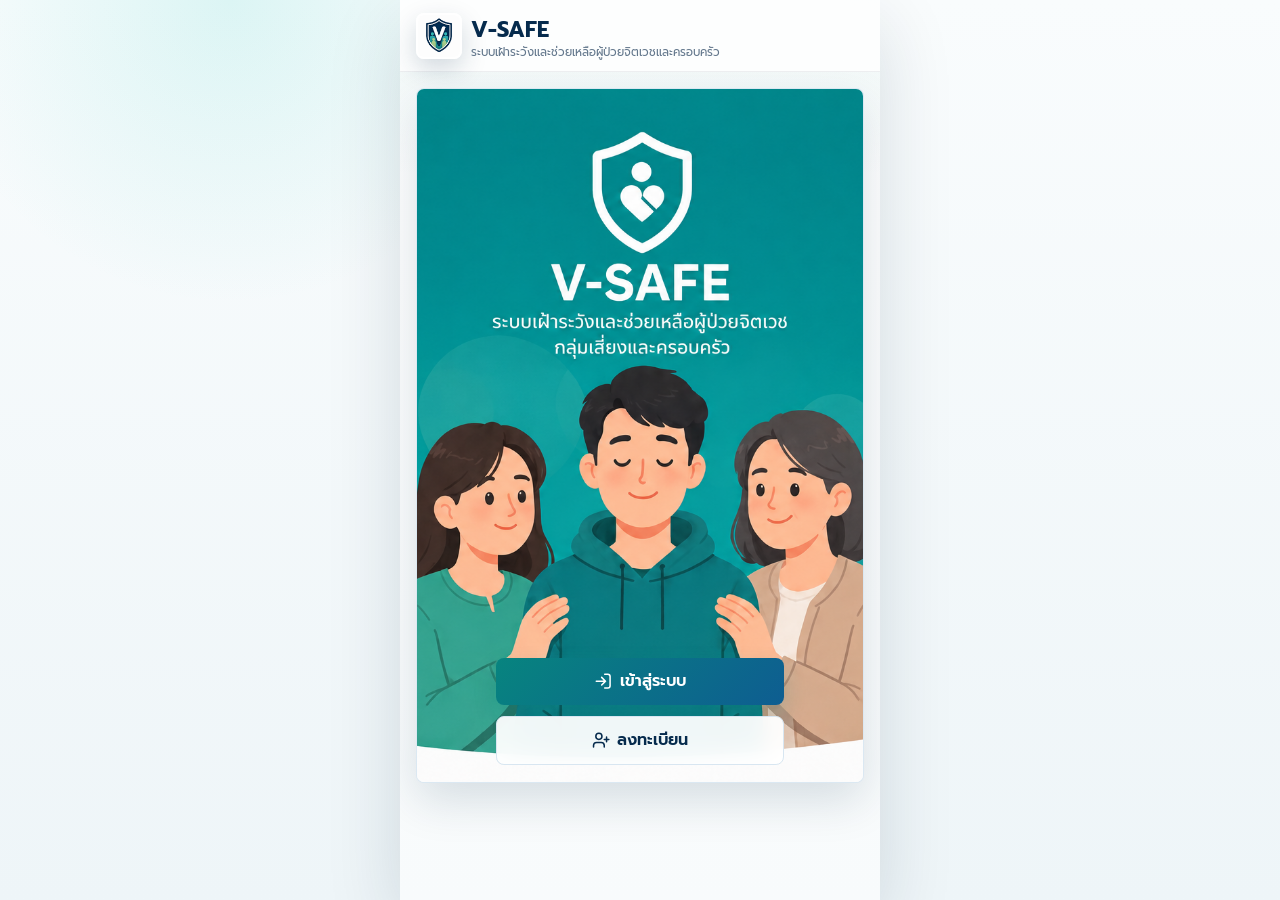
==== index.html @ 69fa8e4b "Update index.html" ====
<!doctype html>
<html lang="th">
  <head>
    <meta charset="utf-8" />
    <meta name="viewport" content="width=device-width, initial-scale=1, viewport-fit=cover" />
    <meta name="theme-color" content="#06345c" />
    <title>V-SAFE| FAMILY APP</title>
    <link rel="preconnect" href="https://fonts.googleapis.com" />
    <link rel="preconnect" href="https://fonts.gstatic.com" crossorigin />
    <link href="https://fonts.googleapis.com/css2?family=Prompt:wght@300;400;500;600;700;800;900&display=swap" rel="stylesheet" />
    <link rel="manifest" href="./manifest.webmanifest" />
    <link rel="apple-touch-icon" href="./icon%20app.png" />
    <link rel="stylesheet" href="./styles.css?v=13" />
    <style>
      /* =========================================
         CSS สำหรับจัดการคลังความรู้ 3x3
         ========================================= */
      .knowledge-section {
        padding: 0 1.25rem 1.5rem 1.25rem;
      }
      .knowledge-title {
        font-size: 1.15rem;
        color: var(--navy);
        margin-bottom: 1rem;
        display: flex;
        align-items: center;
        gap: 0.5rem;
        font-weight: 600;
      }
      .knowledge-grid {
        display: grid;
        grid-template-columns: repeat(3, 1fr);
        gap: 0.75rem;
      }
      .knowledge-icon-btn {
        display: flex;
        flex-direction: column;
        align-items: center;
        justify-content: center;
        text-decoration: none;
        background: #ffffff;
        padding: 1.25rem 0.5rem; /* ปรับ Padding ให้ปุ่มดูเต็มและกว้างขึ้น */
        border-radius: 1.25rem;
        box-shadow: 0 6px 16px rgba(15, 118, 110, 0.06);
        border: 1px solid rgba(15, 118, 110, 0.08);
        transition: all 0.2s ease;
        cursor: pointer;
      }
      .knowledge-icon-btn:hover, .knowledge-icon-btn:active {
        transform: translateY(-3px);
        box-shadow: 0 8px 20px rgba(15, 118, 110, 0.15);
        border-color: #0f766e;
      }
      .knowledge-icon-btn img {
        width: 4.8rem; /* ขยายภาพให้ใหญ่ขึ้นเต็มบล็อก */
        height: 4.8rem;
        object-fit: contain;
        margin-bottom: 0.8rem;
      }
      .knowledge-icon-btn span {
        font-size: 0.95rem; /* ขยายข้อความให้ใหญ่และอ่านง่ายขึ้น */
        font-weight: 700;
        color: #0f766e; /* ใช้สีเขียวมรกตให้เข้ากับแบนเนอร์ */
        text-align: center;
        line-height: 1.2;
      }

      /* =========================================
         CSS สำหรับกล่อง UI Tip ท้ายหน้า (Footer)
         ========================================= */
      .footer-tip-container {
        padding: 0 1.25rem 2rem 1.25rem;
      }
      .footer-tip-card {
        background: linear-gradient(135deg, #ffffff 0%, #f0fdfa 100%);
        border: 1px solid rgba(15, 118, 110, 0.15);
        border-radius: 1.25rem;
        padding: 1.5rem 1rem;
        display: flex;
        flex-direction: column;
        align-items: center;
        text-align: center;
        gap: 0.8rem;
        box-shadow: 0 4px 15px rgba(15, 118, 110, 0.05);
      }
      .footer-tip-card img {
        width: 4rem; /* ขนาดโลโก้ รพ. */
        height: auto;
        filter: drop-shadow(0 2px 5px rgba(0,0,0,0.1));
      }
      .footer-tip-card p {
        margin: 0;
        color: #0f766e;
        font-size: 1rem;
        font-weight: 600;
        line-height: 1.5;
      }
      .footer-tip-card small {
        color: #64748b;
        font-size: 0.8rem;
        font-weight: 400;
      }
      /* =========================================
         สไตล์สำหรับหนังสือแสดงความยินยอม (Consent)
         ========================================= */
      .consent-wrapper {
        background: white;
        border-radius: 1rem;
        padding: 1rem;
        box-shadow: 0 4px 15px rgba(0, 0, 0, 0.05);
        border: 1px solid #e2e8f0;
        margin-bottom: 1.5rem;
      }
      
      /* กล่องเลื่อนได้ */
      .consent-scrollbox {
      max-height: 55vh; /* เพิ่มความสูงเป็น 55vh เพื่อให้มีพื้นที่แสดงทั้งเนื้อหาและจุดกดยินยอม */
      overflow-y: auto;
      background: #f8fafc;
      border: 1px solid #e2e8f0; /* ปรับสีขอบให้ซอฟต์ลงและเนียนตาขึ้น */
      border-radius: 0.75rem;
      padding: 1.25rem;
      margin-bottom: 1rem;
      font-size: 0.95rem;
      line-height: 1.6;
      color: #334155;
      box-shadow: inset 0 2px 6px rgba(0, 0, 0, 0.03); /* เพิ่มเงาด้านในเบาๆ ให้ดูเป็นกล่องที่เลื่อนได้ชัดเจนขึ้น */
    }
    
    /* เพิ่มส่วนนี้หากต้องการให้แถบ Scrollbar ดูสวยงามขึ้นบนมือถือ/เว็บ */
    .consent-scrollbox::-webkit-scrollbar {
      width: 6px;
    }
    .consent-scrollbox::-webkit-scrollbar-track {
      background: transparent;
    }
    .consent-scrollbox::-webkit-scrollbar-thumb {
      background: #cbd5e1;
      border-radius: 4px;
    }
      
      .consent-scrollbox h4 {
        color: #0f766e;
        margin: 1.2rem 0 0.5rem 0;
        font-size: 1.05rem;
      }
      
      .consent-scrollbox ul {
        padding-left: 1.5rem;
        margin-top: 0.5rem;
      }
      
      /* Checkbox & Radio Styles */
      .consent-checkbox-group, .consent-radio-group {
        display: flex;
        flex-direction: column;
        gap: 0.8rem;
        margin-bottom: 1rem;
      }
      
      .custom-check-label, .custom-radio-label {
        display: flex;
        align-items: flex-start;
        gap: 0.75rem;
        font-size: 0.95rem;
        color: #1e293b;
        cursor: pointer;
        line-height: 1.4;
        padding: 0.5rem;
        border-radius: 0.5rem;
        transition: background 0.2s;
      }
      
      .custom-check-label:hover, .custom-radio-label:hover {
        background: #f1f5f9;
      }
      
      .custom-check-label input[type="checkbox"], 
      .custom-radio-label input[type="radio"] {
        width: 1.2rem;
        height: 1.2rem;
        margin-top: 0.15rem;
        accent-color: #0f766e; /* ใช้สีเขียวมรกต */
        cursor: pointer;
      }
      
      /* เน้นสี Radio Button */
      .custom-radio-label.agree {
        background: #f0fdfa;
        border: 1px solid #ccfbf1;
        font-weight: 600;
      }
      .custom-radio-label.disagree {
        background: #fef2f2;
        border: 1px solid #fee2e2;
        color: #dc2626;
      }
      
      /* ปิดปุ่ม ถัดไป ให้ออกสีเทาจางเมื่อไม่ได้กรอกครบ */
      #step1NextBtn:disabled {
        background: #cbd5e1 !important;
        color: #64748b !important;
        cursor: not-allowed;
        box-shadow: none !important;
      }
    </style>
  </head>
  <body class="app-body user-app">
    <div class="mobile-shell">
      <svg class="icon-sprite" aria-hidden="true">
        <symbol id="i-login" viewBox="0 0 24 24"><path d="M10 17l5-5-5-5M15 12H3"/><path d="M14 3h4a3 3 0 0 1 3 3v12a3 3 0 0 1-3 3h-4"/></symbol>
        <symbol id="i-user-plus" viewBox="0 0 24 24"><path d="M16 21v-2a4 4 0 0 0-4-4H6a4 4 0 0 0-4 4v2"/><circle cx="9" cy="7" r="4"/><path d="M19 8v6M22 11h-6"/></symbol>
        <symbol id="i-shield" viewBox="0 0 24 24"><path d="M12 22s8-4 8-10V5l-8-3-8 3v7c0 6 8 10 8 10z"/><path d="M9 12l2 2 4-5"/></symbol>
        <symbol id="i-clipboard" viewBox="0 0 24 24"><path d="M9 3h6l1 2h3v16H5V5h3l1-2z"/><path d="M9 12h6M9 16h6"/></symbol>
        <symbol id="i-phone" viewBox="0 0 24 24"><path d="M22 16.9v3a2 2 0 0 1-2.2 2 19.8 19.8 0 0 1-8.6-3.1 19.5 19.5 0 0 1-6-6A19.8 19.8 0 0 1 2.1 4.2 2 2 0 0 1 4.1 2h3a2 2 0 0 1 2 1.7c.1 1 .4 1.9.7 2.8a2 2 0 0 1-.5 2.1L8.1 9.9a16 16 0 0 0 6 6l1.3-1.3a2 2 0 0 1 2.1-.5c.9.3 1.8.6 2.8.7a2 2 0 0 1 1.7 2.1z"/></symbol>
        <symbol id="i-chart" viewBox="0 0 24 24"><path d="M3 3v18h18"/><path d="M7 15l4-4 3 3 5-7"/></symbol>
        <symbol id="i-book" viewBox="0 0 24 24"><path d="M4 19.5A2.5 2.5 0 0 1 6.5 17H20"/><path d="M4 4.5A2.5 2.5 0 0 1 6.5 2H20v20H6.5A2.5 2.5 0 0 1 4 19.5z"/></symbol>
        <symbol id="i-plus" viewBox="0 0 24 24"><path d="M12 5v14M5 12h14"/></symbol>
        <symbol id="i-home" viewBox="0 0 24 24"><path d="M3 11l9-8 9 8"/><path d="M5 10v11h14V10"/><path d="M9 21v-6h6v6"/></symbol>
        <symbol id="i-nurse" viewBox="0 0 24 24"><path d="M7 10V5l5-2 5 2v5"/><path d="M9 6h6M12 4v4"/><circle cx="12" cy="12" r="4"/><path d="M4 21a8 8 0 0 1 16 0"/></symbol>
        <symbol id="i-ambulance" viewBox="0 0 24 24"><path d="M4 17H3V7h10v10H8"/><path d="M13 10h4l4 4v3h-2"/><circle cx="6" cy="17" r="2"/><circle cx="17" cy="17" r="2"/><path d="M8 10h4M10 8v4"/></symbol>
        <symbol id="i-police" viewBox="0 0 24 24"><path d="M12 3l7 3v5c0 5-3.5 8.5-7 10-3.5-1.5-7-5-7-10V6l7-3z"/><path d="M9 10h6M10 14h4"/></symbol>
        <symbol id="i-eye" viewBox="0 0 24 24"><path d="M2 12s3.5-7 10-7 10 7 10 7-3.5 7-10 7-10-7-10-7z"/><circle cx="12" cy="12" r="3"/></symbol>
      </svg>
      <header class="app-header">
        <div class="brand-lockup">
          <img src="./icon%20app.png" alt="อุ่นใจ" class="brand-mark" style="border-radius: 0.5rem;" />
          <div style="display: flex; flex-direction: column; justify-content: center; overflow: hidden;">
            <h1 style="line-height: 1.4; padding-top: 0.2rem; margin: 0; font-size: 1.35rem; color: var(--navy);">V-SAFE</h1>
            <p style="white-space: normal; line-height: 1.3; font-size: 0.72rem; color: var(--muted); margin: 0; padding-right: 0.5rem;">ระบบเฝ้าระวังและช่วยเหลือผู้ป่วยจิตเวชและครอบครัว</p>
          </div>
        </div>
        <div class="header-actions">
          <span id="sessionUserChip" class="session-chip hidden"></span>
          <button id="logoutBtn" class="ghost-link hidden" type="button">ออก</button>
        </div>
      </header>

      <section id="authGate" class="auth-gate">
        <div class="cover-card">
          <img src="./VSAFE.png" alt="V-SAFEร่วมดูแลอย่างปลอดภัย" />
          <div class="cover-actions">
            <button class="primary-btn wide" data-auth-mode="login" type="button"><svg class="btn-icon"><use href="#i-login"></use></svg>เข้าสู่ระบบ</button>
            <button class="secondary-btn wide" data-auth-mode="register" type="button"><svg class="btn-icon"><use href="#i-user-plus"></use></svg>ลงทะเบียน</button>
          </div>
        </div>

        <div class="auth-switch" role="tablist" aria-label="เลือกการเข้าใช้งาน">
          <button class="active" data-auth-mode="login" type="button"><svg><use href="#i-login"></use></svg>เข้าสู่ระบบ</button>
          <button data-auth-mode="register" type="button"><svg><use href="#i-user-plus"></use></svg>ลงทะเบียน</button>
        </div>

        <form id="loginFormUser" class="auth-card login-card-user">
          <button class="auth-back" data-auth-back type="button">กลับ</button>
          <div class="clean-form-head">
            <span><svg><use href="#i-login"></use></svg></span>
            <div>
              <h2>เข้าสู่ระบบ</h2>
              <p>ใช้บัญชีผู้ดูแลที่ลงทะเบียนไว้</p>
            </div>
          </div>
          <label>Username
            <input name="username" autocomplete="username" required />
          </label>
          <label>Password
            <input name="password" type="password" autocomplete="current-password" required />
          </label>
          <button class="primary-btn wide" type="submit"><svg class="btn-icon"><use href="#i-login"></use></svg>เข้าสู่ระบบ</button>
          <p id="rememberedUserText" class="auth-note"></p>
        </form>

        <form id="registerAccountForm" class="auth-card register-wizard">
          <button class="auth-back" data-auth-back type="button">กลับ</button>
          
          <div class="register-hero">
            <div>
              <h2>ลงทะเบียนผู้ดูแล</h2>
            </div>
          </div>
          
          <div class="wizard-progress" aria-label="ขั้นตอนการลงทะเบียน">
            <div class="active" data-step-dot="1"><span>1</span><strong>ยินยอม</strong></div>
            <div data-step-dot="2"><span>2</span><strong>บัญชี</strong></div>
            <div data-step-dot="3"><span>3</span><strong>ผู้ดูแล</strong></div>
            <div data-step-dot="4"><span>4</span><strong>ผู้ป่วย</strong></div>
            <div data-step-dot="5"><span>5</span><strong>พื้นที่</strong></div>
          </div>

          <div class="form-card auth-inner-card register-step active" data-register-step="1">
            <div class="consent-wrapper">
              
              <div class="consent-scrollbox">
                <h3 style="text-align: center; color: #0f766e; margin-top: 0;">หนังสือแสดงความยินยอมการใช้งาน<br>V-SAFE Application<br><small style="font-weight: 400; color: #64748b;">(V-SAFE Application Consent Form)</small></h3>
                
                <p>V-SAFE Application เป็นระบบสนับสนุนการดูแลผู้ป่วยจิตเวชกลุ่มเสี่ยงสูงต่อการก่อความรุนแรง (Serious Mental Illness with High Risk to Violence: SMI-V) ที่พัฒนาขึ้นเพื่อส่งเสริมความรู้และทักษะของญาติผู้ดูแล สนับสนุนการเฝ้าระวังความเสี่ยง และเชื่อมโยงการเข้าถึงความช่วยเหลือด้านสุขภาพจิตอย่างทันท่วงที</p>
            
                <h4>1. วัตถุประสงค์ของการใช้งาน</h4>
                <p>ระบบ V-SAFE มีวัตถุประสงค์เพื่อ</p>
                <ul>
                  <li>สนับสนุนการดูแลผู้ป่วยจิตเวชในชุมชนอย่างต่อเนื่อง</li>
                  <li>ส่งเสริมความรู้และทักษะของญาติผู้ดูแลในการสังเกตอาการเตือนและการจัดการพฤติกรรมก้าวร้าวเบื้องต้น</li>
                  <li>สนับสนุนการเฝ้าระวังความเสี่ยงและการเข้าถึงความช่วยเหลือด้านสุขภาพจิต</li>
                  <li>เพิ่มความปลอดภัยของผู้ป่วย ครอบครัว และชุมชน</li>
                </ul>
            
                <h4>2. ข้อมูลที่อาจมีการจัดเก็บในระบบ</h4>
                <p>ข้อมูลที่บันทึกในระบบอาจประกอบด้วย</p>
                <ul>
                  <li>ข้อมูลทั่วไปของผู้ป่วย</li>
                  <li>ข้อมูลของญาติหรือผู้ดูแล</li>
                  <li>ข้อมูลการติดตามอาการและพฤติกรรม</li>
                  <li>ข้อมูลการประเมินความเสี่ยงและสัญญาณเตือน</li>
                  <li>ข้อมูลการใช้บริการภายในระบบ</li>
                </ul>
            
                <h4>3. การใช้ข้อมูล</h4>
                <p>ข้อมูลที่ได้รับจะถูกนำไปใช้เพื่อ</p>
                <ul>
                  <li>การดูแลรักษาและติดตามผู้ป่วย</li>
                  <li>การประสานงานระหว่างครอบครัว ชุมชน และทีมสุขภาพจิต</li>
                  <li>การพัฒนาคุณภาพระบบบริการสุขภาพจิต</li>
                  <li>การประเมินประสิทธิภาพของระบบ V-SAFE</li>
                </ul>
                <p>โดยจะไม่เปิดเผยข้อมูลแก่บุคคลภายนอกที่ไม่เกี่ยวข้อง เว้นแต่ได้รับความยินยอมจากเจ้าของข้อมูล หรือเป็นไปตามที่กฎหมายกำหนด</p>
            
                <h4>4. การคุ้มครองข้อมูลส่วนบุคคล</h4>
                <p>ระบบ V-SAFE ให้ความสำคัญต่อการคุ้มครองข้อมูลส่วนบุคคลตามพระราชบัญญัติคุ้มครองข้อมูลส่วนบุคคล พ.ศ. 2562 (PDPA)<br>ข้อมูลของท่านจะถูกจัดเก็บอย่างปลอดภัย และจำกัดสิทธิ์การเข้าถึงเฉพาะบุคลากรที่เกี่ยวข้องกับการดูแลผู้ป่วยตามความจำเป็นเท่านั้น</p>
            
                <h4>5. สิทธิของผู้ใช้งาน</h4>
                <p>ท่านมีสิทธิ</p>
                <ul>
                  <li>รับทราบรายละเอียดเกี่ยวกับการเก็บและใช้ข้อมูล</li>
                  <li>ขอแก้ไขข้อมูลที่ไม่ถูกต้อง</li>
                  <li>ถอนความยินยอมในการใช้งานระบบได้ทุกเมื่อ</li>
                </ul>
                <p>ทั้งนี้ การถอนความยินยอมอาจส่งผลให้ไม่สามารถใช้งานระบบ V-SAFE ได้ต่อไป</p>
            
                <h4>6. ข้อจำกัดของระบบ</h4>
                <p>V-SAFE Application เป็นเครื่องมือสนับสนุนการให้ความรู้ การพัฒนาทักษะผู้ดูแล การเฝ้าระวังความเสี่ยง และการเชื่อมโยงความช่วยเหลือด้านสุขภาพจิต<br>ระบบนี้ไม่ใช่เครื่องมือวินิจฉัยโรค และไม่สามารถทดแทนการประเมิน การวินิจฉัย หรือการตัดสินใจทางการแพทย์โดยบุคลากรสุขภาพได้<br><strong>หากผู้ป่วยมีความเสี่ยงทำร้ายตนเอง ผู้อื่น หรือเกิดภาวะฉุกเฉิน ควรรีบติดต่อหน่วยบริการสุขภาพหรือหน่วยงานฉุกเฉินโดยทันที</strong></p>
                <hr style="border: 0; border-top: 1px solid #cbd5e1; margin: 1.5rem 0;"><div class="consent-checkbox-group">
                <label class="custom-check-label">
                    <input type="checkbox" id="consentCheck1" class="consent-input">
                    <span>ข้าพเจ้าได้อ่านและเข้าใจรายละเอียดการใช้งาน V-SAFE Application รวมถึงการเก็บ ใช้ และคุ้มครองข้อมูลส่วนบุคคลแล้ว</span>
                </label>
                <label class="custom-check-label">
                    <input type="checkbox" id="consentCheck2" class="consent-input">
                    <span>ข้าพเจ้ายินยอมให้มีการเก็บและใช้ข้อมูลตามวัตถุประสงค์ที่กำหนด เพื่อประโยชน์ในการดูแลผู้ป่วยและการพัฒนาระบบบริการสุขภาพจิต</span>
                </label>
            </div>

            <div class="consent-radio-group" style="margin-top: 1.5rem;">
                <label class="custom-radio-label agree">
                    <input type="radio" name="consentRadio" value="agree" id="consentRadioAgree" class="consent-input">
                    <span>ยินยอมเข้าร่วมใช้งาน V-SAFE Application</span>
                </label>
                <label class="custom-radio-label disagree" style="margin-top: 0.5rem;">
                    <input type="radio" name="consentRadio" value="disagree" id="consentRadioDisagree" class="consent-input">
                    <span>ไม่ยินยอมเข้าร่วมใช้งาน V-SAFE Application</span>
                </label>
            </div>
            </div>
    </div>
    
    <div class="wizard-actions single">
        <button class="primary-btn wide" data-register-next id="step1NextBtn" disabled type="button">ถัดไป</button>
    </div>
</div>

          <div class="form-card auth-inner-card register-step" data-register-step="2">
            <h3>สร้างบัญชีผู้ดูแล</h3>
            <input name="authProvider" type="hidden" value="password" />
            <div class="social-signup" aria-label="สร้างบัญชีด้วยบัญชีภายนอก">
              <button class="social-btn facebook" data-social-provider="facebook" type="button"><span>f</span>Facebook</button>
              <button class="social-btn line" data-social-provider="line" type="button"><span>LINE</span>Line</button>
              <button class="social-btn google" data-social-provider="google" type="button"><span>G</span>Google</button>
              <button class="social-btn apple" data-social-provider="apple" type="button"><span></span>Apple</button>
            </div>
            <p id="socialSignupNote" class="auth-note"></p>
            <label>Username
              <input name="username" autocomplete="username" required />
            </label>
            <div class="field-grid two">
              <label>Password
                <input name="password" type="password" autocomplete="new-password" minlength="4" required />
              </label>
              <label>ยืนยัน Password
                <input name="confirmPassword" type="password" autocomplete="new-password" minlength="4" required />
              </label>
            </div>
            <div class="wizard-actions">
              <button class="secondary-btn" data-register-prev type="button">ย้อนกลับ</button>
              <button class="primary-btn" data-register-next type="button">ถัดไป</button>
            </div>
          </div>

          <div class="form-card auth-inner-card register-step" data-register-step="3">
            <h3>ข้อมูลผู้ดูแล</h3>
            <div class="field-grid two">
              <label>คำนำหน้า
                <select name="prefix" required>
                  <option value="">เลือก</option>
                  <option>นาย</option>
                  <option>นาง</option>
                  <option>นางสาว</option>
                  <option>อื่นๆ</option>
                </select>
              </label>
              <label>เพศ
                <select name="gender" required>
                  <option value="">เลือก</option>
                  <option>ชาย</option>
                  <option>หญิง</option>
                </select>
              </label>
            </div>
            <label>ชื่อ-สกุล
              <input name="fullName" required />
            </label>
            <div class="field-grid two">
              <label>ความสัมพันธ์กับผู้ป่วย
                <select name="relationship" required>
                  <option value="">เลือก</option>
                  <option>บิดา/มารดา</option>
                  <option>คู่สมรส</option>
                  <option>บุตร</option>
                  <option>พี่/น้อง</option>
                  <option>อื่นๆ</option>
                </select>
              </label>
              <label>เบอร์โทรศัพท์
                <input name="phone" inputmode="tel" placeholder="08x-xxx-xxxx" required />
              </label>
            </div>
            <div class="wizard-actions">
              <button class="secondary-btn" data-register-prev type="button">ย้อนกลับ</button>
              <button class="primary-btn" data-register-next type="button">ถัดไป</button>
            </div>
          </div>

          <div class="form-card auth-inner-card register-step" data-register-step="4">
            <h3>ข้อมูลผู้ป่วย</h3>
            <label>รหัสผู้ป่วย
              <input id="authPatientCodeLookup" name="patientCode" placeholder="กรอกรหัสผู้ป่วย" />
            </label>
            <button type="button" class="secondary-btn" id="authLookupPatient"><svg class="btn-icon"><use href="#i-shield"></use></svg>ตรวจสอบรหัสผู้ป่วย</button>
            <div id="authPatientPreview" class="lookup-preview muted-box">กรอกรหัสผู้ป่วยเพื่อดึงข้อมูลมาตรวจสอบ</div>
            <div id="authPatientEdit" class="patient-edit-grid hidden">
              <label>HN
                <input name="reviewHn" readonly />
              </label>
              <label>คำนำหน้า
                <input name="reviewPrefix" />
              </label>
              <label>ชื่อ-สกุล
                <input name="reviewFullName" />
              </label>
              <label>เพศ
                <select name="reviewGender">
                  <option>ชาย</option>
                  <option>หญิง</option>
                </select>
              </label>
              <label>การวินิจฉัย
                <input name="reviewDx" />
              </label>
              <label>วันที่จำหน่าย
                <input name="reviewDischargeDate" type="date" />
              </label>
            </div>
            <div id="authPatientChips" class="patient-mini-list"></div>
            <button type="button" class="secondary-btn" id="authAddPatient"><svg class="btn-icon"><use href="#i-plus"></use></svg>เพิ่มผู้ป่วย</button>
            <div class="wizard-actions">
              <button class="secondary-btn" data-register-prev type="button">ย้อนกลับ</button>
              <button class="primary-btn" data-register-next type="button">ถัดไป</button>
            </div>
          </div>

          <div class="form-card auth-inner-card register-step" data-register-step="5">
            <h3>ข้อมูลที่อยู่และพื้นที่บริการ</h3>
            <div class="field-grid three">
              <label>จังหวัด
                <select name="province" required>
                  <option value="">-- เลือกจังหวัด --</option>
                </select>
              </label>
              <label>อำเภอ
                <select name="district" required>
                  <option value="">-- เลือกอำเภอ --</option>
                </select>
              </label>
              <label>ตำบล
                <select name="subdistrict" required>
                  <option value="">-- เลือกตำบล --</option>
                </select>
              </label>
            </div>
            <div id="authCaseManagerPreview" class="muted-box">ระบบจะแสดงข้อมูลโรงพยาบาลในพื้นที่ หลังเลือกอำเภอ</div>
            <div class="wizard-actions">
              <button class="secondary-btn" data-register-prev type="button">ย้อนกลับ</button>
              <button class="primary-btn" type="submit"><svg class="btn-icon"><use href="#i-user-plus"></use></svg>ลงทะเบียนและเข้าสู่ระบบ</button>
            </div>
          </div>
        </form>
      </section>

      <main id="appMain" class="hidden">
        
        <section id="view-home" class="view active">
          
          <div style="background: linear-gradient(145deg, #0f766e 0%, #115e59 100%); border-radius: 0 0 1.75rem 1.75rem; padding: 2.2rem 1.25rem; position: relative; overflow: hidden; box-shadow: 0 10px 30px rgba(15, 118, 110, 0.25);">
            
            <img src="./VSAFE2.png" alt="" style="position: absolute; top: 0; left: 0; width: 100%; height: 100%; object-fit: cover; object-position: center top; opacity: 0.12; mix-blend-mode: screen; pointer-events: none; z-index: 1;" />
            
            <div style="position: absolute; inset: 0; background: linear-gradient(to bottom, rgba(15,118,110,0.1) 0%, rgba(17,94,89,0.7) 100%); z-index: 1; pointer-events: none;"></div>

            <div style="position: relative; z-index: 2; margin-bottom: 1.25rem;">
              <h2 style="font-size: 1.75rem; font-weight: 700; margin: 0; line-height: 1.4; color: white; text-shadow: 0 2px 8px rgba(0,0,0,0.3); letter-spacing: 0.2px;">
                รู้ไว ช่วยทัน<br>อุ่นใจทั้งครอบครัว
              </h2>
            </div>

            <div style="display: flex; gap: 0.75rem; position: relative; z-index: 2; margin-bottom: 1.75rem;">
              
              <button type="button" onclick="document.querySelector('[data-nav=\'assessment\']')?.click()" style="flex: 1; display: flex; align-items: center; justify-content: center; gap: 0.4rem; background: rgba(255, 255, 255, 0.95); color: #0f766e; border: none; padding: 0.8rem 0.5rem; border-radius: 1rem; font-family: inherit; font-weight: 700; font-size: 0.95rem; box-shadow: 0 4px 15px rgba(0,0,0,0.15); cursor: pointer; transition: transform 0.2s;">
                <svg style="width: 1.2rem; height: 1.2rem; color: #0f766e;"><use href="#i-clipboard"></use></svg>
                เริ่มประเมิน
              </button>
              
              <button type="button" id="homeSos" style="flex: 1; display: flex; align-items: center; justify-content: center; gap: 0.4rem; background: linear-gradient(135deg, #ff4b40 0%, #d9261c 100%); color: white; border: none; padding: 0.8rem 0.5rem; border-radius: 1rem; font-family: inherit; font-weight: 700; font-size: 0.95rem; box-shadow: 0 4px 15px rgba(217, 38, 28, 0.4); cursor: pointer; transition: transform 0.2s;">
                <svg style="width: 1.2rem; height: 1.2rem; color: white;"><use href="#i-phone"></use></svg>
                SOS ฉุกเฉิน
              </button>
              
            </div>

            <div style="background: rgba(255, 255, 255, 0.12); backdrop-filter: blur(25px); -webkit-backdrop-filter: blur(25px); border: 1px solid rgba(255, 255, 255, 0.2); border-radius: 1.25rem; padding: 1.25rem; position: relative; z-index: 3; box-shadow: 0 10px 32px rgba(0,0,0,0.15);">
              
              <div style="display: flex; align-items: center; justify-content: space-between; border-bottom: 1px solid rgba(255, 255, 255, 0.18); padding-bottom: 0.8rem; margin-bottom: 1rem;">
                <div style="display: flex; align-items: center; gap: 0.5rem;">
                  <svg style="color: #4cd964; width: 1.2rem; height: 1.2rem;" fill="none" stroke="currentColor" viewBox="0 0 24 24" stroke-width="2.5"><path d="M9 12l2 2 4-4m5.618-4.016A11.955 11.955 0 0112 2.944a11.955 11.955 0 01-8.618 3.04A12.02 12.02 0 003 9c0 5.591 3.824 10.29 9 11.622 5.176-1.332 9-6.03 9-11.622 0-1.042-.233-2.047-.652-2.952z"></path></svg>
                  <h3 style="margin: 0; font-size: 1.05rem; font-weight: 600; color: white; text-shadow: 0 1px 4px rgba(0,0,0,0.2);">ผู้ป่วยในความดูแล</h3>
                </div>
                <span style="font-size: 0.72rem; color: rgba(255,255,255,0.95); background: rgba(0,0,0,0.25); padding: 3px 10px; border-radius: 1rem; font-weight: 500; letter-spacing: 0.3px;">Real-time</span>
              </div>
              
              <div id="homePatientList"></div>
            </div>
          </div>

          <div style="padding: 0 1.25rem; margin-top: -0.5rem; margin-bottom: 1.5rem; position: relative; z-index: 5;">
            <div style="background: white; border-radius: 1rem; padding: 1.2rem; display: flex; align-items: center; justify-content: space-between; box-shadow: 0 4px 20px rgba(15, 118, 110, 0.08); border: 1px solid rgba(15, 118, 110, 0.1);">
              
              <div style="display: flex; align-items: center; gap: 0.8rem;">
                <div style="background: #e6faf6; color: #0f766e; width: 3rem; height: 3rem; border-radius: 0.75rem; display: flex; align-items: center; justify-content: center; flex-shrink: 0;">
                  <svg style="width: 1.5rem; height: 1.5rem;" fill="none" stroke="currentColor" viewBox="0 0 24 24"><path stroke-linecap="round" stroke-linejoin="round" stroke-width="2" d="M8 7V3m8 4V3m-9 8h10M5 21h14a2 2 0 002-2V7a2 2 0 00-2-2H5a2 2 0 00-2 2v12a2 2 0 002 2z"></path></svg>
                </div>
                <div>
                  <h3 style="margin: 0; font-size: 1rem; color: #1e293b; font-weight: 600;">ประเมินครั้งถัดไป</h3>
                  <p style="margin: 0.2rem 0 0; font-size: 0.8rem; color: #64748b;" id="nextAssessmentStatus">กำลังคำนวณรอบ...</p>
                </div>
              </div>

              <div style="text-align: right;">
                <strong style="display: block; font-size: 1.15rem; color: #0f766e;" id="nextAssessmentDateText">--/--/----</strong>
                <span style="font-size: 0.75rem; font-weight: 500;" id="nextAssessmentCountdown"></span>
              </div>
              
            </div>
          </div>

          <div class="knowledge-section">
            <h3 class="knowledge-title" style="padding-left: 1.25rem;">
              <svg style="color: #0f766e; width: 1.4rem; height: 1.4rem;"><use href="#i-book"></use></svg> 
              คลังความรู้สำหรับผู้ดูแล
            </h3>
            <div class="knowledge-grid" style="padding: 0 1.25rem;">
              <a href="javascript:void(0)" class="knowledge-icon-btn" onclick="document.querySelector('[data-nav=\'knowledge\']')?.click()">
                <img src="./1.รู้โรค.png" alt="รู้โรค">
                <span>รู้โรค</span>
              </a>
              <a href="javascript:void(0)" class="knowledge-icon-btn" onclick="document.querySelector('[data-nav=\'knowledge\']')?.click()">
                <img src="./2.อารมณ์ดี.png" alt="อารมณ์ดี">
                <span>อารมณ์ดี</span>
              </a>
              <a href="javascript:void(0)" class="knowledge-icon-btn" onclick="document.querySelector('[data-nav=\'knowledge\']')?.click()">
                <img src="./3.คุยกัน.png" alt="คุยกัน">
                <span>คุยกัน</span>
              </a>
              <a href="javascript:void(0)" class="knowledge-icon-btn" onclick="document.querySelector('[data-nav=\'knowledge\']')?.click()">
                <img src="./4.กิจวัตร.png" alt="กิจวัตร">
                <span>กิจวัตร</span>
              </a>
              <a href="javascript:void(0)" class="knowledge-icon-btn" onclick="document.querySelector('[data-nav=\'knowledge\']')?.click()">
                <img src="./5.ปลอดยา.png" alt="ปลอดยา">
                <span>ปลอดยา</span>
              </a>
              <a href="javascript:void(0)" class="knowledge-icon-btn" onclick="document.querySelector('[data-nav=\'knowledge\']')?.click()">
                <img src="./6.ใจสบาย.png" alt="ใจสบาย">
                <span>ใจสบาย</span>
              </a>
              <a href="javascript:void(0)" class="knowledge-icon-btn" onclick="document.querySelector('[data-nav=\'knowledge\']')?.click()">
                <img src="./7.ตกลงกัน.png" alt="ตกลงกัน">
                <span>ตกลงกัน</span>
              </a>
              <a href="javascript:void(0)" class="knowledge-icon-btn" onclick="document.querySelector('[data-nav=\'knowledge\']')?.click()">
                <img src="./8.ปลอดภัย.png" alt="ปลอดภัย">
                <span>ปลอดภัย</span>
              </a>
              <a href="javascript:void(0)" class="knowledge-icon-btn" onclick="document.querySelector('[data-nav=\'knowledge\']')?.click()">
                <img src="./9.อยู่ร่วมกัน.png" alt="อยู่ร่วมกัน">
                <span>อยู่ร่วมกัน</span>
              </a>
            </div>
          </div>

          <div class="footer-tip-container">
            <div class="footer-tip-card">
              <img src="./nph logo.png" alt="NPH Logo">
              <div>
                <p>เพราะทุกคนคือคนสำคัญ <br>เราพร้อมอยู่เคียงข้างคุณในทุก ๆ วัน</p>
                <small>โรงพยาบาลจิตเวชนครสวรรค์ราชนครินทร์</small>
              </div>
            </div>
          </div>

        </section>

        <section id="view-register" class="view">
          <div class="section-title">
            <p class="eyebrow">Patient Linkage</p>
            <h2>เพิ่มผู้ป่วยในความดูแล</h2>
          </div>
          <div id="linkedPatientList" class="patient-list expanded"></div>
          <div id="patientDetailPanel" class="patient-detail-panel hidden"></div>
          <button id="showAddPatientForm" class="secondary-btn wide patient-add-button" type="button"><svg class="btn-icon"><use href="#i-plus"></use></svg>เพิ่มผู้ป่วยใหม่</button>

          <form id="caregiverForm" class="stack-form add-patient-form hidden">
            <div class="form-card">
              <h3>1. ตรวจสอบรหัสผู้ป่วย</h3>
              <label>รหัสผู้ป่วยที่ดูแล
                <input id="patientCodeLookup" name="patientCode" placeholder="กรอกรหัสผู้ป่วย" required />
              </label>
              <button type="button" class="primary-btn" id="lookupPatient">ตรวจสอบข้อมูล</button>
              <div id="patientPreview" class="lookup-preview muted-box">กรอกรหัสผู้ป่วยเพื่อดึงข้อมูลจากฐานข้อมูล</div>
            </div>

            <div class="form-card">
              <h3>2. ข้อมูลความสัมพันธ์และผู้ดูแล</h3>
              <div class="field-grid two">
                <label>คำนำหน้า
                  <select name="prefix" required>
                    <option value="">เลือก</option>
                    <option>นาย</option>
                    <option>นาง</option>
                    <option>นางสาว</option>
                    <option>อื่นๆ</option>
                  </select>
                </label>
                <label>เพศ
                  <select name="gender" required>
                    <option value="">เลือก</option>
                    <option>ชาย</option>
                    <option>หญิง</option>
                  </select>
                </label>
              </div>
              <label>ชื่อ-สกุล
                <input name="fullName" required />
              </label>
              <div class="field-grid two">
                <label>ความสัมพันธ์
                  <select name="relationship" id="relationship" required>
                    <option value="">เลือก</option>
                    <option>บิดา/มารดา</option>
                    <option>คู่สมรส</option>
                    <option>บุตร</option>
                    <option>พี่/น้อง</option>
                    <option>อื่นๆ</option>
                  </select>
                </label>
                <label>เบอร์โทรศัพท์
                  <input name="phone" inputmode="tel" placeholder="08x-xxx-xxxx" required />
                </label>
              </div>
              <label class="hidden" id="otherRelationWrap">ระบุความสัมพันธ์
                <input name="relationshipOther" />
              </label>
            </div>

            <div class="form-card">
              <h3>3. ที่อยู่และพื้นที่บริการ</h3>
              <div class="field-grid two">
                <label>จังหวัด
                  <select name="province" id="provinceSelect" required></select>
                </label>
                <label>อำเภอ
                  <select name="district" id="districtSelect" required></select>
                </label>
              </div>
              <div class="field-grid two">
                <label>ตำบล
                  <select name="subdistrict" id="subdistrictSelect" required></select>
                </label>
                <label>รหัสไปรษณีย์
                  <input name="zipcode" id="zipcodeInput" inputmode="numeric" readonly />
                </label>
              </div>
              <label>รายละเอียดที่อยู่
                <textarea name="addressLine" rows="2" placeholder="บ้านเลขที่ หมู่ ซอย ถนน"></textarea>
              </label>
              <div id="caseManagerPreview" class="muted-box">ระบบจะแสดงข้อมูลโรงพยาบาลในพื้นที่ หลังเลือกอำเภอ</div>
            </div>

            <button class="primary-btn wide" type="submit"><svg class="btn-icon"><use href="#i-plus"></use></svg>เพิ่มผู้ป่วยในบัญชีนี้</button>
          </form>
        </section>

        <section id="view-assessment" class="view">
          <div class="section-title">
            <p class="eyebrow">Baseline / Dynamic Risk Assessment</p>
            <h2>แบบคัดกรองความเสี่ยง 10 ข้อ</h2>
            <p>ตอบจากอาการในช่วง 1 สัปดาห์ที่ผ่านมา</p>
          </div>

          <form id="assessmentForm" class="assessment-card">
            <label>เลือกผู้ป่วยในความดูแล
              <select name="patientCode" id="assessmentPatientCode" required></select>
            </label>
            <div id="assessmentItems" class="assessment-list"></div>
            <div class="score-footer">
              <span>คะแนนรวม</span>
              <strong id="liveScore">0 / 20</strong>
            </div>
            <button class="primary-btn wide" type="submit">ประเมินผล</button>
          </form>
        </section>

        <section id="view-history" class="view">
          <div class="section-title">
            <p class="eyebrow">Trend Monitoring</p>
            <h2>ประวัติการประเมิน</h2>
          </div>
          <div id="historyList" class="timeline-list"></div>
        </section>

        <section id="view-knowledge" class="view">
          <div class="section-title">
            <p class="eyebrow">Caregiver Knowledge</p>
            <h2>เนื้อหาคลังความรู้</h2>
          </div>
          <div id="knowledgeList" class="knowledge-list muted-box">
             อยู่ระหว่างการพัฒนาเนื้อหาโดยผู้ดูแลระบบ
          </div>
        </section>

        <section id="view-help" class="view">
          <div class="section-title">
            <p class="eyebrow">Emergency Contact</p>
            <h2>ช่องทางขอความช่วยเหลือ</h2>
          </div>
          <div id="helpContacts" class="contact-list"></div>
        </section>
      </main>

      <nav class="bottom-nav" aria-label="เมนูหลัก">
        <button class="active" data-nav="home"><span><svg><use href="#i-home"></use></svg></span>หน้าแรก</button>
        <button data-nav="register"><span><svg><use href="#i-plus"></use></svg></span>ผู้ป่วย</button>
        <button data-nav="assessment"><span><svg><use href="#i-clipboard"></use></svg></span>ประเมิน</button>
        <button data-nav="history"><span><svg><use href="#i-chart"></use></svg></span>ประวัติ</button>
        <button data-nav="help"><span><svg><use href="#i-phone"></use></svg></span>ช่วยเหลือ</button>
      </nav>
    </div>

    <dialog id="resultDialog" class="result-dialog">
      <div id="resultContent"></div>
    </dialog>

    <dialog id="dueAssessmentDialog" class="result-dialog">
      <div style="padding: 1.5rem 1rem; text-align: center;">
        <div style="background: #e6faf6; color: #0f766e; width: 4.5rem; height: 4.5rem; border-radius: 50%; display: flex; align-items: center; justify-content: center; margin: 0 auto 1rem; box-shadow: 0 4px 15px rgba(15, 118, 110, 0.15);">
          <svg style="width: 2.2rem; height: 2.2rem;" fill="none" stroke="currentColor" viewBox="0 0 24 24" stroke-width="2"><path stroke-linecap="round" stroke-linejoin="round" d="M9 5H7a2 2 0 00-2 2v12a2 2 0 002 2h10a2 2 0 002-2V7a2 2 0 00-2-2h-2M9 5a2 2 0 002 2h2a2 2 0 002-2M9 5a2 2 0 012-2h2a2 2 0 012 2m-6 9l2 2 4-4"></path></svg>
        </div>
        
        <h2 style="color: #0f766e; margin: 0 0 0.5rem; font-size: 1.3rem;">ครบรอบกำหนดประเมิน</h2>
        <p style="color: #475569; margin: 0 0 1.5rem; line-height: 1.6; font-size: 0.95rem;">
          วันนี้ผู้ป่วยเป็นอย่างไรบ้าง? <br>
          ถึงรอบประเมินอาการของ <strong id="duePatientName">ผู้ป่วย</strong> แล้ว
        </p>
        
        <div style="display: flex; gap: 0.5rem; flex-direction: column;">
          <button class="primary-btn wide" id="btnStartDueAssessment" style="background: #0f766e; font-size: 1rem; padding: 0.8rem;">เริ่มประเมิน</button>
          <button class="ghost-link" id="btnCloseDueDialog" style="color: #64748b; font-size: 0.9rem;">ไว้ทีหลัง</button>
        </div>
      </div>
    </dialog>

    <script src="./app.js?v=15"></script>
  </body>
</html>
---- styles.css ----
:root {
  --navy: #062b4d;
  --navy-2: #031a31;
  --blue: #0e5d91;
  --teal: #07847f;
  --aqua: #43d0c6;
  --green: #138a43;
  --green-soft: #e8f8ee;
  --yellow: #d79608;
  --yellow-soft: #fff4d8;
  --red: #d3202f;
  --red-soft: #fff0f2;
  --orange: #ef7b22;
  --sky: #eef8ff;
  --surface: #ffffff;
  --surface-2: #f7fbff;
  --ink: #142233;
  --muted: #63778c;
  --line: #d8e6f1;
  --shadow-sm: 0 8px 22px rgba(7, 42, 73, 0.08);
  --shadow-md: 0 18px 46px rgba(7, 42, 73, 0.14);
  --shadow-lg: 0 28px 70px rgba(3, 26, 49, 0.22);
  --soft-teal: #e6faf6;
  --soft-blue: #eaf6ff;
  --soft-pink: #fff2f6;
  font-family: "Prompt", "Noto Sans Thai", "Tahoma", sans-serif;
}

* {
  box-sizing: border-box;
}

html {
  min-height: 100%;
  background: #eff6fb;
}

body {
  margin: 0;
  color: var(--ink);
  font-weight: 400;
  font-family: "Prompt", "Noto Sans Thai", "Tahoma", sans-serif;
  background:
    linear-gradient(135deg, rgba(6, 43, 77, 0.05) 25%, transparent 25%) 0 0 / 24px 24px,
    radial-gradient(circle at 12% 0%, rgba(67, 208, 198, 0.28), transparent 24rem),
    radial-gradient(circle at 88% 8%, rgba(14, 93, 145, 0.16), transparent 24rem),
    linear-gradient(180deg, #f9fcff 0%, #eef6fb 100%);
}

.icon-sprite {
  position: absolute;
  width: 0;
  height: 0;
  overflow: hidden;
}

svg {
  width: 1.15em;
  height: 1.15em;
  stroke: currentColor;
  stroke-width: 2;
  stroke-linecap: round;
  stroke-linejoin: round;
  fill: none;
}

.btn-icon {
  flex: 0 0 auto;
  margin-right: 0.45rem;
}

button,
input,
select,
textarea {
  font: inherit;
}

button {
  cursor: pointer;
}

img {
  display: block;
  max-width: 100%;
}

.hidden {
  display: none !important;
}

.eyebrow {
  margin: 0 0 0.32rem;
  color: var(--teal);
  font-size: 0.76rem;
  font-weight: 600;
  letter-spacing: 0;
  text-transform: uppercase;
}

.mobile-shell {
  position: relative;
  width: min(100%, 480px);
  min-height: 100vh;
  margin: 0 auto;
  overflow: hidden;
  background:
    linear-gradient(180deg, rgba(255, 255, 255, 0.96), rgba(247, 251, 255, 0.92)),
    white;
  box-shadow: var(--shadow-lg);
  padding: env(safe-area-inset-top) 1rem calc(6.2rem + env(safe-area-inset-bottom));
}

.mobile-shell::before {
  content: "";
  position: absolute;
  inset: 0 0 auto;
  height: 15rem;
  pointer-events: none;
  background:
    radial-gradient(circle at 22% 22%, rgba(67, 208, 198, 0.26), transparent 9rem),
    linear-gradient(135deg, rgba(6, 43, 77, 0.08), transparent);
}

.app-header,
.admin-topbar,
.brand-lockup,
.table-toolbar,
.card-title {
  display: flex;
  align-items: center;
  justify-content: space-between;
  gap: 1rem;
}

.app-header {
  position: sticky;
  top: 0;
  z-index: 20;
  margin: 0 -1rem;
  padding: 0.72rem 1rem;
  border-bottom: 1px solid rgba(216, 230, 241, 0.85);
  background: rgba(255, 255, 255, 0.88);
  backdrop-filter: blur(18px);
}

.brand-lockup {
  justify-content: flex-start;
}

.brand-lockup h1,
.admin-topbar h2,
.section-title h2,
.hero-panel h2 {
  margin: 0;
  color: var(--navy);
  line-height: 1.08;
}

.brand-lockup h1 {
  font-size: 1.75rem;
  font-weight: 700;
  letter-spacing: 0;
}

.brand-lockup p {
  margin: 0;
  color: var(--muted);
  font-size: 0.82rem;
  font-weight: 400;
}

.brand-mark {
  width: 3.45rem;
  height: 3.45rem;
  border: 2px solid rgba(255, 255, 255, 0.88);
  border-radius: 1rem;
  object-fit: cover;
  box-shadow: 0 10px 26px rgba(6, 43, 77, 0.18);
}

.brand-lockup.compact .brand-mark {
  width: 3.1rem;
  height: 3.1rem;
}

.ghost-link {
  display: inline-flex;
  align-items: center;
  justify-content: center;
  min-height: 2.36rem;
  color: var(--navy);
  border: 1px solid rgba(6, 43, 77, 0.12);
  border-radius: 999px;
  padding: 0.46rem 0.72rem;
  text-decoration: none;
  font-size: 0.78rem;
  font-weight: 600;
  background: rgba(255, 255, 255, 0.78);
  box-shadow: var(--shadow-sm);
}

.header-actions {
  display: flex;
  align-items: center;
  flex-shrink: 0;
  gap: 0.4rem;
}

.user-app .brand-lockup {
  min-width: 0;
  flex: 1;
  gap: 0.58rem;
}

.user-app .brand-mark {
  width: 2.85rem;
  height: 2.85rem;
  border-radius: 0.8rem;
}

.user-app .brand-lockup .eyebrow {
  display: none;
}

.user-app .brand-lockup h1 {
  font-size: 1.58rem;
  white-space: nowrap;
}

.user-app .brand-lockup p:not(.eyebrow) {
  font-size: 0.72rem;
  white-space: nowrap;
}

.session-chip {
  max-width: 5.8rem;
  overflow: hidden;
  border: 1px solid rgba(7, 132, 127, 0.16);
  border-radius: 999px;
  padding: 0.46rem 0.64rem;
  color: var(--teal);
  background: var(--green-soft);
  font-size: 0.76rem;
  font-weight: 500;
  text-overflow: ellipsis;
  white-space: nowrap;
}

.view,
.admin-view {
  display: none;
}

.view.active,
.admin-view.active {
  display: block;
  animation: viewIn 0.28s ease both;
}

button,
a,
.patient-card,
.timeline-item,
.contact-item,
.assessment-item,
.action-card {
  transition:
    transform 0.18s ease,
    box-shadow 0.18s ease,
    border-color 0.18s ease,
    background 0.18s ease,
    color 0.18s ease;
}

button:active,
a:active {
  transform: scale(0.98);
}

.action-card:hover,
.patient-card:hover,
.timeline-item:hover,
.contact-item:hover {
  transform: translateY(-2px);
  box-shadow: var(--shadow-md);
}

@keyframes viewIn {
  from {
    opacity: 0;
    transform: translateY(0.5rem);
  }
  to {
    opacity: 1;
    transform: translateY(0);
  }
}

.auth-gate {
  position: relative;
  z-index: 1;
  display: grid;
  gap: 0.85rem;
  padding-top: 0.95rem;
}

.auth-gate.form-open .cover-card {
  display: none;
}

.auth-switch {
  display: none !important;
}

.cover-card {
  position: relative;
  overflow: hidden;
  border: 1px solid rgba(216, 230, 241, 0.9);
  border-radius: 8px;
  background: white;
  box-shadow: var(--shadow-md);
}

.cover-card img {
  width: 100%;
  aspect-ratio: 9 / 14;
  object-fit: cover;
  object-position: center;
}

.cover-actions {
  position: absolute;
  left: 50%;
  bottom: 1.1rem;
  display: grid;
  width: min(78%, 18rem);
  gap: 0.7rem;
  transform: translateX(-50%);
}

.cover-actions .secondary-btn {
  background: rgba(255, 255, 255, 0.94);
  backdrop-filter: blur(10px);
}

.auth-hero,
.auth-card {
  border: 1px solid rgba(216, 230, 241, 0.9);
  border-radius: 8px;
  background: rgba(255, 255, 255, 0.94);
  box-shadow: var(--shadow-sm);
}

.auth-hero {
  position: relative;
  overflow: hidden;
  padding: 1.1rem;
  color: white;
  background:
    linear-gradient(135deg, rgba(3, 26, 49, 0.98), rgba(7, 132, 127, 0.92)),
    var(--navy);
}

.auth-hero::after {
  content: "";
  position: absolute;
  right: -3rem;
  bottom: -3rem;
  width: 11rem;
  height: 11rem;
  border-radius: 50%;
  background: rgba(255, 255, 255, 0.12);
}

.auth-hero img {
  width: 4.8rem;
  height: 4.8rem;
  margin-bottom: 0.65rem;
  border-radius: 1rem;
  box-shadow: 0 12px 26px rgba(0, 0, 0, 0.18);
}

.auth-hero h2 {
  position: relative;
  z-index: 1;
  margin: 0;
  color: white;
  font-size: 1.65rem;
  line-height: 1.14;
}

.auth-hero p {
  position: relative;
  z-index: 1;
  margin: 0.6rem 0 0;
  color: rgba(255, 255, 255, 0.82);
  line-height: 1.56;
}

.auth-hero .eyebrow {
  color: #9af1e7;
}

.auth-switch {
  display: grid;
  grid-template-columns: 1fr 1fr;
  gap: 0.5rem;
  padding: 0.35rem;
  border: 1px solid var(--line);
  border-radius: 8px;
  background: rgba(255, 255, 255, 0.72);
}

.auth-switch button {
  display: inline-flex;
  align-items: center;
  justify-content: center;
  min-height: 2.85rem;
  border: 0;
  border-radius: 8px;
  color: var(--muted);
  background: transparent;
  font-weight: 600;
}

.auth-switch button svg {
  margin-right: 0.42rem;
}

.auth-switch button.active {
  color: white;
  background: linear-gradient(135deg, var(--teal), var(--blue));
  box-shadow: 0 10px 22px rgba(7, 132, 127, 0.18);
}

.auth-card {
  display: none;
  gap: 0.85rem;
  padding: 1rem;
}

.auth-card.active {
  display: grid;
}

.auth-back {
  justify-self: start;
  border: 0;
  border-radius: 999px;
  padding: 0.42rem 0.72rem;
  color: var(--teal);
  background: var(--soft-teal);
  font-weight: 500;
}

.clean-form-head {
  display: grid;
  grid-template-columns: 3rem 1fr;
  gap: 0.75rem;
  align-items: center;
  padding: 0.35rem 0 0.2rem;
}

.clean-form-head span {
  display: grid;
  width: 3rem;
  height: 3rem;
  place-items: center;
  border-radius: 999px;
  color: var(--teal);
  background: var(--soft-teal);
}

.clean-form-head h2 {
  margin: 0;
  color: var(--navy);
  font-size: 1.45rem;
  font-weight: 600;
}

.clean-form-head p {
  margin: 0.16rem 0 0;
  color: var(--muted);
  font-size: 0.9rem;
  font-weight: 300;
}

.auth-inner-card {
  margin: 0;
}

.register-hero {
  margin: -1rem -1rem 0;
  padding: 1rem 1rem 0.8rem;
  color: var(--navy);
  background:
    radial-gradient(circle at 85% 20%, rgba(67, 208, 198, 0.28), transparent 5rem),
    linear-gradient(135deg, #f4fffd, #ffffff);
}

.register-hero h2,
.register-hero p {
  margin: 0;
  color: var(--navy);
}

.register-hero h2 {
  font-weight: 600;
}

.register-hero p:last-child {
  margin-top: 0.4rem;
  color: rgba(255, 255, 255, 0.82);
  line-height: 1.55;
}

.register-hero .eyebrow {
  color: #c8fff7;
}

.wizard-progress {
    display: grid !important;
    grid-template-columns: repeat(5, 1fr) !important; /* บังคับ 5 คอลัมน์ */
    gap: 0 !important;
    width: 100%;
}

.wizard-progress div {
    display: flex;
    flex-direction: column;
    align-items: center;
}

.wizard-progress div::before {
  content: "";
  position: absolute;
  top: 1.05rem;
  left: -50%;
  width: 100%;
  height: 0.2rem;
  background: #d9e1e8;
}

.wizard-progress div strong {
    font-size: 0.6rem !important; /* ปรับขนาดตัวอักษรให้เล็กลงเพื่อไม่ให้เบียดกัน */
    white-space: nowrap;
    margin-top: 4px;
}

.wizard-progress div:first-child::before {
  display: none;
}

.wizard-progress span {
  position: relative;
  z-index: 1;
  display: grid;
  width: 2.2rem;
  height: 2.2rem;
  place-items: center;
  border-radius: 999px;
  color: white;
  background: #aeb8c2;
  font-size: 1rem;
  font-weight: 600;
}

.wizard-progress .active,
.wizard-progress .done {
  color: var(--teal);
}

.wizard-progress .active span,
.wizard-progress .done span {
  background: linear-gradient(135deg, var(--teal), var(--aqua));
}

.wizard-progress .done::before,
.wizard-progress .active::before {
  background: var(--teal);
}

.register-step {
  display: none;
}

.register-step.active {
  display: grid;
}

.wizard-actions {
  display: grid;
  grid-template-columns: 0.82fr 1.18fr;
  gap: 0.65rem;
  margin-top: 0.4rem;
}

.wizard-actions.single {
  grid-template-columns: 1fr;
}

.patient-mini-list {
  display: grid;
  gap: 0.5rem;
}

.patient-edit-grid {
  display: grid;
  grid-template-columns: 1fr;
  gap: 0.65rem;
  border: 1px solid rgba(7, 132, 127, 0.18);
  border-radius: 8px;
  padding: 0.75rem;
  background: linear-gradient(180deg, #f4fffd, #ffffff);
}

.patient-mini {
  display: grid;
  grid-template-columns: 2rem 1fr auto;
  align-items: center;
  gap: 0.55rem;
  border: 1px solid var(--line);
  border-radius: 8px;
  padding: 0.55rem;
  background: #f8fcff;
}

.patient-mini span {
  display: grid;
  width: 2rem;
  height: 2rem;
  place-items: center;
  border-radius: 999px;
  color: white;
  background: var(--teal);
  font-weight: 600;
}

.patient-mini strong {
  color: var(--navy);
  font-size: 0.9rem;
  font-weight: 500;
}

.patient-mini button {
  border: 0;
  border-radius: 999px;
  padding: 0.35rem 0.55rem;
  color: var(--red);
  background: var(--red-soft);
  font-weight: 500;
}

.auth-note {
  margin: 0;
  color: var(--muted);
  font-size: 0.86rem;
  text-align: center;
}

.social-signup {
  display: grid;
  grid-template-columns: repeat(2, 1fr);
  gap: 0.55rem;
}

.social-btn {
  display: inline-flex;
  align-items: center;
  justify-content: flex-start;
  min-height: 2.8rem;
  gap: 0.52rem;
  border: 1px solid var(--line);
  border-radius: 8px;
  padding: 0.55rem 0.7rem;
  color: var(--navy);
  background: white;
  font-weight: 500;
  box-shadow: none;
}

.social-btn span {
  display: grid;
  width: 1.8rem;
  height: 1.8rem;
  place-items: center;
  border-radius: 999px;
  color: white;
  font-size: 0.82rem;
  font-weight: 600;
}

.social-btn.facebook span {
  background: #1877f2;
}

.social-btn.line span {
  background: #06c755;
  font-size: 0.6rem;
}

.social-btn.google span {
  color: #4285f4;
  background: #ffffff;
  border: 1px solid #dce5ef;
}

.social-btn.apple span {
  background: #111827;
  font-size: 1rem;
}

.social-btn.selected {
  border-color: rgba(7, 132, 127, 0.48);
  background: var(--soft-teal);
  box-shadow: 0 10px 22px rgba(7, 132, 127, 0.12);
}

.hero-panel,
.info-panel,
.form-card,
.assessment-card,
.admin-card,
.action-card,
.login-card,
.result-dialog > div,
.hospital-band,
.service-flow article {
  background: var(--surface);
  border: 1px solid rgba(216, 230, 241, 0.9);
  border-radius: 8px;
  box-shadow: var(--shadow-sm);
}

.hero-panel {
  position: relative;
  display: grid;
  grid-template-columns: 1fr 8.6rem;
  align-items: center;
  gap: 0.85rem;
  min-height: 18rem;
  margin: 0.95rem 0 0;
  overflow: hidden;
  padding: 1.15rem;
  color: white;
  border: 0;
  background:
    linear-gradient(135deg, rgba(3, 26, 49, 0.98), rgba(6, 67, 103, 0.98) 45%, rgba(7, 132, 127, 0.96)),
    var(--navy);
  box-shadow: var(--shadow-md);
}

.clean-home-hero {
  grid-template-columns: 1fr 7.6rem;
  min-height: 13.6rem;
  padding: 1rem;
  background:
    radial-gradient(circle at 88% 14%, rgba(255, 255, 255, 0.18), transparent 5rem),
    linear-gradient(135deg, #068f89 0%, #05746f 48%, #075080 100%);
}

.clean-home-hero::after {
  opacity: 0.25;
}

.hero-panel::before {
  content: "";
  position: absolute;
  inset: auto -5rem -5rem auto;
  width: 14rem;
  height: 14rem;
  border-radius: 50%;
  background: rgba(67, 208, 198, 0.24);
}

.hero-panel::after {
  content: "";
  position: absolute;
  right: 1rem;
  bottom: 0.7rem;
  width: 9rem;
  height: 2.5rem;
  opacity: 0.65;
  background:
    linear-gradient(#b8e2f4, #b8e2f4) 0 68% / 100% 1px no-repeat,
    linear-gradient(90deg, transparent 0 8%, rgba(255, 255, 255, 0.5) 8% 12%, transparent 12% 20%) 0 0 / 2rem 100%;
}

.hero-copy,
.hero-visual {
  position: relative;
  z-index: 1;
}

.hero-brand-line {
  color: white;
  font-size: 2.35rem;
  font-weight: 700;
  line-height: 1;
  letter-spacing: 0;
}

.hero-panel h2 {
  color: white;
  font-size: 1.32rem;
  font-weight: 500;
  margin-top: 0.34rem;
}

.hero-panel p {
  margin: 0.72rem 0 0;
  color: rgba(255, 255, 255, 0.86);
  line-height: 1.55;
  font-size: 0.92rem;
}

.hero-panel .eyebrow {
  color: #9af1e7;
}

.hero-actions {
  display: grid;
  grid-template-columns: 1fr;
  gap: 0.48rem;
  width: min(100%, 13rem);
  margin-top: 1rem;
}

.hero-actions .secondary-btn {
  color: white;
  border-color: rgba(255, 255, 255, 0.28);
  background: rgba(255, 255, 255, 0.1);
}

.hero-visual {
  display: grid;
  place-items: center;
}

.hero-illustration {
  width: 7.35rem;
  aspect-ratio: 9 / 14;
  object-fit: cover;
  object-position: center;
  border: 4px solid rgba(255, 255, 255, 0.86);
  border-radius: 1.05rem;
  box-shadow: 0 18px 34px rgba(3, 26, 49, 0.26);
}

.phone-mock {
  position: relative;
  display: grid;
  width: 7.65rem;
  min-height: 13.8rem;
  justify-items: center;
  align-content: start;
  gap: 0.38rem;
  border: 0.42rem solid #111925;
  border-radius: 1.35rem;
  padding: 1.05rem 0.54rem 0.65rem;
  color: var(--navy);
  background: linear-gradient(180deg, #ffffff, #eef8ff);
  box-shadow: 0 16px 36px rgba(0, 0, 0, 0.32);
}

.phone-speaker {
  position: absolute;
  top: 0.35rem;
  width: 2rem;
  height: 0.26rem;
  border-radius: 999px;
  background: #202938;
}

.phone-mock img {
  width: 3.3rem;
  height: 3.3rem;
  border-radius: 0.75rem;
}

.phone-mock strong {
  font-size: 1.1rem;
  color: var(--navy);
}

.phone-mock span {
  color: var(--muted);
  font-size: 0.72rem;
  font-weight: 500;
}

.mini-zone {
  width: 100%;
  min-height: 1.5rem;
  border-radius: 8px;
  color: white;
  text-align: center;
  font-size: 0.68rem;
  font-weight: 600;
  line-height: 1.5rem;
}

.mini-zone.green {
  background: var(--green);
}

.mini-zone.yellow {
  background: var(--yellow);
}

.mini-zone.red {
  background: var(--red);
}

.quick-grid {
  display: grid;
  grid-template-columns: repeat(3, 1fr);
  gap: 0.65rem;
  margin: 0.85rem 0;
}

.action-card {
  position: relative;
  min-height: 8.65rem;
  overflow: hidden;
  padding: 0.78rem 0.62rem;
  text-align: left;
  border-color: rgba(216, 230, 241, 0.9);
  background:
    linear-gradient(180deg, rgba(255, 255, 255, 0.96), rgba(247, 251, 255, 0.96)),
    white;
}

.action-card:nth-child(1) {
  border-color: rgba(7, 132, 127, 0.2);
  background: linear-gradient(180deg, #ffffff, var(--soft-teal));
}

.action-card:nth-child(2) {
  border-color: rgba(14, 93, 145, 0.18);
  background: linear-gradient(180deg, #ffffff, var(--soft-blue));
}

.action-card::after {
  content: "";
  position: absolute;
  right: -1.6rem;
  bottom: -1.8rem;
  width: 5.2rem;
  height: 5.2rem;
  border-radius: 50%;
  background: rgba(14, 93, 145, 0.08);
}

.action-card strong,
.action-card small {
  position: relative;
  z-index: 1;
  display: block;
}

.action-card strong {
  margin-top: 0.65rem;
  color: var(--navy);
  line-height: 1.24;
  font-weight: 600;
}

.action-card small {
  margin-top: 0.25rem;
  color: var(--muted);
  line-height: 1.35;
  font-weight: 300;
}

.action-card.danger {
  border-color: #f0bdc2;
  background: linear-gradient(180deg, #fff8f9, var(--red-soft));
}

.action-card.danger::after {
  background: rgba(211, 32, 47, 0.12);
}

.icon-circle {
  position: relative;
  z-index: 1;
  display: grid;
  width: 2.55rem;
  height: 2.55rem;
  place-items: center;
  border: 3px solid white;
  border-radius: 999px;
  color: white;
  font-size: 0.78rem;
  font-weight: 600;
  box-shadow: 0 8px 18px rgba(6, 43, 77, 0.18);
}

.icon-circle svg {
  width: 1.25rem;
  height: 1.25rem;
}

.icon-circle.teal {
  background: var(--teal);
}

.icon-circle.green {
  background: var(--green);
}

.icon-circle.red {
  background: var(--red);
}

.zone-strip {
  display: grid;
  grid-template-columns: repeat(3, 1fr);
  gap: 0.55rem;
  margin-bottom: 0.85rem;
}

.patient-panel {
  margin: 0.85rem 0;
  padding: 0.85rem;
  border: 1px solid rgba(216, 230, 241, 0.9);
  border-radius: 8px;
  background:
    linear-gradient(180deg, rgba(255, 255, 255, 0.96), rgba(247, 251, 255, 0.96)),
    white;
  box-shadow: var(--shadow-sm);
}

.patient-panel h3 {
  display: inline-flex;
  align-items: center;
  gap: 0.42rem;
  margin: 0 0 0.65rem;
  color: var(--navy);
  font-weight: 600;
}

.patient-panel h3 svg {
  color: var(--teal);
}

.patient-detail-panel {
  margin: 0.75rem 0;
}

.patient-detail-card {
  overflow: hidden;
  border: 1px solid var(--line);
  border-radius: 8px;
  padding: 0.85rem;
  background: white;
  box-shadow: var(--shadow-sm);
  animation: viewIn 0.24s ease both;
}

.patient-detail-card.green {
  border-color: #a9deba;
  background: linear-gradient(180deg, #ffffff, var(--green-soft));
}

.patient-detail-card.yellow {
  border-color: #efcb76;
  background: linear-gradient(180deg, #ffffff, var(--yellow-soft));
}

.patient-detail-card.red {
  border-color: #f0a9b0;
  background: linear-gradient(180deg, #ffffff, var(--red-soft));
}

.detail-head {
  display: grid;
  grid-template-columns: 2.8rem 1fr auto;
  align-items: center;
  gap: 0.7rem;
}

.detail-icon {
  display: grid;
  width: 2.8rem;
  height: 2.8rem;
  place-items: center;
  border-radius: 999px;
  color: white;
  background: linear-gradient(135deg, var(--teal), var(--blue));
}

.detail-head strong {
  display: block;
  color: var(--navy);
  font-weight: 600;
}

.detail-head small,
.detail-manager {
  color: var(--muted);
}

.detail-head em {
  border-radius: 999px;
  padding: 0.35rem 0.55rem;
  color: white;
  font-size: 0.72rem;
  font-style: normal;
  font-weight: 600;
  background: var(--teal);
}

.patient-detail-card.green .detail-head em {
  background: var(--green);
}

.patient-detail-card.yellow .detail-head em {
  background: var(--yellow);
}

.patient-detail-card.red .detail-head em {
  background: var(--red);
}

.detail-grid {
  display: grid;
  grid-template-columns: repeat(2, 1fr);
  gap: 0.55rem;
  margin: 0.8rem 0;
}

.detail-grid span {
  border: 1px solid rgba(216, 230, 241, 0.82);
  border-radius: 8px;
  padding: 0.58rem;
  color: var(--muted);
  background: rgba(255, 255, 255, 0.72);
  font-size: 0.78rem;
}

.detail-grid b {
  display: block;
  color: var(--navy);
  font-weight: 500;
}

.detail-manager {
  display: flex;
  align-items: center;
  gap: 0.45rem;
  border-top: 1px solid rgba(216, 230, 241, 0.75);
  padding-top: 0.7rem;
  line-height: 1.45;
}

.detail-manager svg {
  color: var(--teal);
}

.patient-add-button {
  margin: 0.45rem 0 0.85rem;
}

.patient-list {
  display: grid;
  gap: 0.58rem;
}

.patient-list.expanded {
  margin-bottom: 0.85rem;
}

.patient-card {
  position: relative;
  display: grid;
  grid-template-columns: 2.2rem 1fr auto;
  align-items: center;
  gap: 0.65rem;
  width: 100%;
  min-height: 4.6rem;
  border: 1px solid var(--line);
  border-radius: 8px;
  padding: 0.68rem;
  text-align: left;
  background: white;
}

.patient-card.active {
  border-color: rgba(7, 132, 127, 0.55);
  background: linear-gradient(135deg, #ffffff, #eefbf8);
  box-shadow: 0 10px 22px rgba(7, 132, 127, 0.12);
}

.patient-number {
  display: grid;
  width: 2.2rem;
  height: 2.2rem;
  place-items: center;
  grid-row: span 2;
  border-radius: 999px;
  color: white;
  font-weight: 600;
  background: linear-gradient(135deg, var(--teal), var(--blue));
}

.patient-card strong {
  color: var(--navy);
  line-height: 1.2;
  font-weight: 500;
}

.patient-card small {
  color: var(--muted);
  line-height: 1.35;
}

.patient-card em {
  grid-row: span 2;
  align-self: center;
  border-radius: 999px;
  padding: 0.38rem 0.58rem;
  color: white;
  font-size: 0.7rem;
  font-style: normal;
  font-weight: 600;
  white-space: nowrap;
}

.patient-card em.green {
  background: var(--green);
}

.patient-card em.yellow {
  background: var(--yellow);
}

.patient-card em.red {
  background: var(--red);
}

.zone-chip {
  position: relative;
  overflow: hidden;
  min-height: 4.2rem;
  border: 1px solid var(--line);
  border-radius: 8px;
  padding: 0.7rem;
  background: white;
}

.zone-chip::before {
  content: "";
  position: absolute;
  top: 0;
  left: 0;
  width: 100%;
  height: 0.28rem;
}

.zone-chip b,
.zone-chip span {
  display: block;
}

.zone-chip b {
  color: var(--navy);
  text-transform: uppercase;
  font-weight: 600;
}

.zone-chip span {
  margin-top: 0.15rem;
  color: var(--muted);
  font-size: 0.9rem;
  font-weight: 500;
}

.zone-chip.green {
  border-color: #a9deba;
  background: var(--green-soft);
}

.zone-chip.green::before {
  background: var(--green);
}

.zone-chip.yellow {
  border-color: #efcb76;
  background: var(--yellow-soft);
}

.zone-chip.yellow::before {
  background: var(--yellow);
}

.zone-chip.red {
  border-color: #f0a9b0;
  background: var(--red-soft);
}

.zone-chip.red::before {
  background: var(--red);
}

.service-flow {
  display: grid;
  gap: 0.55rem;
  margin: 0.85rem 0;
}

.service-flow article {
  position: relative;
  display: grid;
  grid-template-columns: 2.5rem 1fr;
  column-gap: 0.75rem;
  align-items: center;
  min-height: 4.15rem;
  padding: 0.72rem;
}

.service-flow span {
  display: grid;
  width: 2.5rem;
  height: 2.5rem;
  place-items: center;
  grid-row: span 2;
  border-radius: 999px;
  color: white;
  font-weight: 600;
  background: linear-gradient(135deg, var(--green), var(--teal));
}

.service-flow strong {
  color: var(--navy);
  font-weight: 600;
}

.service-flow small {
  color: var(--muted);
  line-height: 1.45;
}

.info-panel,
.form-card,
.assessment-card {
  padding: 1rem;
  margin: 0.85rem 0;
}

.info-panel {
  background:
    linear-gradient(90deg, rgba(238, 248, 255, 0.96), rgba(255, 255, 255, 0.96)),
    white;
}

.info-panel h3,
.form-card h3,
.admin-card h3 {
  margin: 0 0 0.7rem;
  color: var(--navy);
  font-weight: 600;
}

.info-panel p,
.section-title p {
  margin: 0;
  color: var(--muted);
  line-height: 1.6;
}

.next-card {
  display: flex;
  align-items: center;
  justify-content: space-between;
  gap: 1rem;
  margin-top: 0.8rem;
  padding: 0.72rem 0.8rem;
  border: 1px solid #bcddec;
  border-radius: 8px;
  background: linear-gradient(135deg, #ffffff, var(--sky));
}

.next-card strong {
  color: var(--teal);
  font-weight: 600;
}

.hospital-band {
  display: grid;
  grid-template-columns: 3.2rem 1fr;
  align-items: center;
  gap: 0.75rem;
  margin-top: 0.85rem;
  padding: 0.78rem;
  background:
    linear-gradient(90deg, rgba(6, 43, 77, 0.96), rgba(14, 93, 145, 0.92)),
    var(--navy);
  color: white;
}

.hospital-band img {
  border-radius: 8px;
  padding: 0.25rem;
  background: white;
}

.hospital-band strong,
.hospital-band span {
  display: block;
}

.hospital-band span {
  color: rgba(255, 255, 255, 0.78);
  font-size: 0.85rem;
}

.section-title {
  position: relative;
  margin: 1rem 0;
  padding: 0.25rem 0 0.15rem 0.8rem;
}

.section-title::before {
  content: "";
  position: absolute;
  left: 0;
  top: 0.34rem;
  bottom: 0.22rem;
  width: 0.28rem;
  border-radius: 999px;
  background: linear-gradient(var(--teal), var(--green));
}

.section-title h2 {
  font-size: 1.55rem;
  font-weight: 600;
}

.stack-form {
  display: grid;
  gap: 0.8rem;
}

.form-card {
  position: relative;
  overflow: hidden;
}

.form-card::before,
.admin-card::before {
  content: "";
  position: absolute;
  inset: 0 0 auto;
  height: 0.28rem;
  background: linear-gradient(90deg, var(--teal), var(--blue));
}

label {
  display: grid;
  gap: 0.38rem;
  color: var(--navy);
  font-weight: 500;
}

input,
select,
textarea {
  width: 100%;
  min-height: 2.85rem;
  border: 1px solid #cddde9;
  border-radius: 8px;
  padding: 0.68rem 0.78rem;
  color: var(--ink);
  background: #fbfdff;
  outline: none;
}

textarea {
  resize: vertical;
}

input:focus,
select:focus,
textarea:focus {
  border-color: var(--teal);
  box-shadow: 0 0 0 4px rgba(7, 132, 127, 0.12);
}

.field-grid {
  display: grid;
  gap: 0.75rem;
}

.field-grid.two,
.field-grid.three {
  grid-template-columns: 1fr;
}

.muted-box {
  color: var(--muted);
  border: 1px dashed #b7cad8;
  border-radius: 8px;
  padding: 0.8rem;
  background: linear-gradient(180deg, #ffffff, #f6fbff);
  line-height: 1.55;
}

.primary-btn,
.danger-btn,
.secondary-btn {
  display: inline-flex;
  align-items: center;
  justify-content: center;
  min-height: 2.85rem;
  border: 0;
  border-radius: 8px;
  padding: 0.72rem 1rem;
  color: white;
  font-weight: 600;
  text-decoration: none;
  box-shadow: 0 10px 22px rgba(7, 132, 127, 0.2);
}

.primary-btn {
  background: linear-gradient(135deg, var(--teal), var(--blue));
}

.primary-btn.wide,
.danger-btn.wide {
  width: 100%;
}

.danger-btn {
  background: linear-gradient(135deg, var(--red), #9c1220);
  box-shadow: 0 10px 22px rgba(211, 32, 47, 0.22);
}

.secondary-btn {
  color: var(--navy);
  border: 1px solid var(--line);
  background: white;
  box-shadow: none;
}

.assessment-card {
  position: relative;
  background:
    linear-gradient(180deg, #ffffff, #f9fcff),
    white;
}

.assessment-list {
  display: grid;
  gap: 0.75rem;
  margin-top: 0.8rem;
}

.assessment-item {
  position: relative;
  overflow: hidden;
  border: 1px solid var(--line);
  border-radius: 8px;
  padding: 0.82rem;
  background: #fbfdff;
}

.assessment-item::before {
  content: "";
  position: absolute;
  left: 0;
  top: 0;
  bottom: 0;
  width: 0.26rem;
  background: linear-gradient(var(--teal), var(--green));
}

.assessment-item h3 {
  margin: 0 0 0.3rem;
  color: var(--navy);
  font-size: 1rem;
}

.assessment-item p {
  margin: 0 0 0.68rem;
  color: var(--muted);
  line-height: 1.55;
}

.score-options {
  display: grid;
  grid-template-columns: repeat(3, 1fr);
  gap: 0.4rem;
}

.score-options label {
  display: flex;
  align-items: center;
  justify-content: center;
  min-height: 2.55rem;
  border: 1px solid var(--line);
  border-radius: 8px;
  color: var(--ink);
  background: white;
  font-size: 0.82rem;
  text-align: center;
}

.score-options input {
  position: absolute;
  opacity: 0;
  pointer-events: none;
}

.score-option {
  position: relative;
  flex-direction: column;
  gap: 0.18rem;
  opacity: 0.78;
}

.score-option span {
  display: grid;
  width: 1.7rem;
  height: 1.7rem;
  place-items: center;
  border-radius: 999px;
  color: white;
  font-weight: 600;
}

.score-0 {
  border-color: #b7e3c4 !important;
  color: #0e6f38 !important;
  background: #f0fbf4 !important;
}

.score-0 span {
  background: var(--green);
}

.score-1 {
  border-color: #f0d28a !important;
  color: #965f00 !important;
  background: #fff8e8 !important;
}

.score-1 span {
  background: var(--yellow);
}

.score-2 {
  border-color: #f1b4ba !important;
  color: #a61824 !important;
  background: #fff4f5 !important;
}

.score-2 span {
  background: var(--red);
}

.score-option:has(input:checked) {
  opacity: 1;
  border-width: 2px;
  transform: translateY(-1px);
  box-shadow: 0 10px 20px rgba(6, 43, 77, 0.12);
}

.score-0:has(input:checked) {
  color: white !important;
  border-color: #0f7d3d !important;
  background: linear-gradient(135deg, #149447, #0c6f35) !important;
  box-shadow: 0 14px 26px rgba(19, 138, 67, 0.24);
}

.score-1:has(input:checked) {
  color: white !important;
  border-color: #b97300 !important;
  background: linear-gradient(135deg, #e1a112, #b86b00) !important;
  box-shadow: 0 14px 26px rgba(215, 150, 8, 0.26);
}

.score-2:has(input:checked) {
  color: white !important;
  border-color: #b91525 !important;
  background: linear-gradient(135deg, #e2303f, #a80f1d) !important;
  box-shadow: 0 14px 26px rgba(211, 32, 47, 0.28);
}

.score-option:has(input:checked) span {
  color: currentColor;
  background: rgba(255, 255, 255, 0.2);
  border: 1px solid rgba(255, 255, 255, 0.42);
}

.score-footer {
  position: sticky;
  bottom: 5.05rem;
  z-index: 5;
  display: flex;
  align-items: center;
  justify-content: space-between;
  margin: 1rem 0;
  padding: 0.85rem;
  border: 1px solid #a7d9bd;
  border-radius: 8px;
  background: rgba(232, 248, 238, 0.96);
  backdrop-filter: blur(12px);
  box-shadow: 0 10px 24px rgba(19, 138, 67, 0.12);
}

.score-footer strong {
  color: var(--green);
  font-size: 1.35rem;
}

.bottom-nav {
  position: fixed;
  right: 50%;
  bottom: 0;
  z-index: 25;
  display: grid;
  width: min(100%, 480px);
  grid-template-columns: repeat(5, 1fr);
  transform: translateX(50%);
  border-top: 1px solid rgba(216, 230, 241, 0.9);
  background: rgba(255, 255, 255, 0.94);
  padding: 0.44rem 0.4rem calc(0.46rem + env(safe-area-inset-bottom));
  box-shadow: 0 -12px 30px rgba(6, 43, 77, 0.14);
  backdrop-filter: blur(18px);
}

.bottom-nav button {
  display: grid;
  place-items: center;
  gap: 0.1rem;
  border: 0;
  border-radius: 8px;
  color: var(--muted);
  background: transparent;
  font-size: 0.72rem;
  font-weight: 500;
}

.bottom-nav button span {
  display: grid;
  width: 1.85rem;
  height: 1.85rem;
  place-items: center;
  border-radius: 999px;
  font-size: 1rem;
}

.bottom-nav svg {
  width: 1.05rem;
  height: 1.05rem;
}

.bottom-nav button.active {
  color: var(--teal);
  background: var(--sky);
}

.bottom-nav button.active span {
  color: white;
  background: var(--teal);
}

.timeline-list,
.knowledge-list,
.contact-list,
/* --- ส่วนรายการแจ้งเตือน (Alert Feed) --- */
.alert-feed-container {
    display: flex;
    flex-direction: column;
    gap: 0.5rem; /* ระยะห่างระหว่างรายการให้น้อยลง */
    padding: 0.5rem;
}

.alert-item {
    display: flex;
    align-items: center;
    /* เปลี่ยนจากสีขาวเป็นโทนสีน้ำเงินเข้มโปร่งแสง */
    background: rgba(30, 41, 59, 0.7); 
    /* เพิ่มขอบจางๆ ให้ดูมีมิติ */
    border: 1px solid rgba(255, 255, 255, 0.1); 
    border-left: 6px solid #cbd5e1;
    border-radius: 0.5rem;
    padding: 0.6rem 1rem;
    color: #f1f5f9; /* เปลี่ยนสีตัวอักษรเป็นสีขาว/เทาสว่าง */
    transition: transform 0.1s ease;
}

/* สีขอบซ้ายตามระดับความเสี่ยง */
.alert-item.alert-red { border-left-color: #ef4444; }
.alert-item.alert-yellow { border-left-color: #f59e0b; }

/* จุดสถานะสี (Status Dot) */
.status-dot {
    width: 10px;
    height: 10px;
    border-radius: 50%;
    margin-right: 0.75rem;
    flex-shrink: 0;
}
.alert-red .status-dot { background: #ef4444; }
.alert-yellow .status-dot { background: #f59e0b; }

/* ข้อมูลผู้ป่วย (ชิดซ้าย) */
.alert-info {
    display: flex;
    flex-direction: column;
    text-align: left;
    flex: 1; /* ขยายส่วนนี้ให้กว้างที่สุด */
}
.alert-info strong {
    font-size: 0.9rem;
    color: #ffffff; /* เปลี่ยนเป็นสีขาว */
    line-height: 1.2;
}

.alert-info small {
    font-size: 0.75rem;
    color: #cbd5e1; /* เปลี่ยนเป็นสีเทาสว่าง */
    margin-top: 2px;
}

/* วันที่-เวลา (ชิดขวาสุด) */
.alert-timestamp {
    font-size: 0.75rem;
    color: #94a3b8; /* สีเทาสำหรับเวลา */
    white-space: nowrap;
    margin-left: 1rem;
    text-align: right;
}
/* เพิ่มเติม: สีพื้นหลังสำหรับบล็อกแจ้งเตือน */
.bg-red-alert { 
    background: rgba(239, 68, 68, 0.15) !important; 
}
.bg-yellow-alert { 
    background: rgba(245, 158, 11, 0.15) !important; 
}

.timeline-item {
  position: relative;
  display: grid;
  grid-template-columns: 2.55rem 1fr;
  gap: 0 0.65rem;
  width: 100%;
  border: 1px solid var(--line);
  text-align: left;
}

.timeline-item strong,
.timeline-item p,
.timeline-item small {
  grid-column: 2;
}

.timeline-icon {
  display: grid;
  width: 2.55rem;
  height: 2.55rem;
  place-items: center;
  grid-row: span 3;
  border-radius: 999px;
  color: white;
  background: var(--teal);
}

.timeline-item.green {
  border-color: #a9deba;
  background: linear-gradient(180deg, #ffffff, var(--green-soft));
}

.timeline-item.green .timeline-icon {
  background: var(--green);
}

.timeline-item.yellow {
  border-color: #efcb76;
  background: linear-gradient(180deg, #ffffff, var(--yellow-soft));
}

.timeline-item.yellow .timeline-icon {
  background: var(--yellow);
}

.timeline-item.red {
  border-color: #f0a9b0;
  background: linear-gradient(180deg, #ffffff, var(--red-soft));
}

.timeline-item.red .timeline-icon {
  background: var(--red);
}

.timeline-item strong,
.knowledge-item strong,
.contact-item strong {
  color: var(--navy);
}

.knowledge-item p,
.timeline-item p,
.alert-item p {
  margin: 0.2rem 0 0;
  color: var(--muted);
  line-height: 1.5;
}

.contact-item {
  display: grid;
  grid-template-columns: 3rem 1fr auto;
  align-items: center;
  gap: 0.75rem;
  overflow: hidden;
}

.contact-icon {
  display: grid;
  width: 3rem;
  height: 3rem;
  place-items: center;
  border-radius: 999px;
  color: white;
  background: linear-gradient(135deg, var(--teal), var(--blue));
  box-shadow: 0 8px 18px rgba(6, 43, 77, 0.14);
}

.contact-icon img {
  width: 2.35rem;
  height: 2.35rem;
  object-fit: contain;
  border-radius: 999px;
  background: white;
}

.contact-item.nurse {
  background: linear-gradient(180deg, #ffffff, var(--soft-teal));
}

.contact-item.ambulance {
  background: linear-gradient(180deg, #ffffff, var(--red-soft));
}

.contact-item.ambulance .contact-icon {
  background: var(--red);
}

.contact-item.police {
  background: linear-gradient(180deg, #ffffff, var(--soft-blue));
}

.contact-item.police .contact-icon {
  background: var(--blue);
}

.contact-item.hospital {
  background: linear-gradient(180deg, #ffffff, #eef7ff);
}

.contact-item.mental {
  background: linear-gradient(180deg, #ffffff, #f0f8ff);
}

.contact-item a {
  color: white;
  border-radius: 8px;
  padding: 0.55rem 0.8rem;
  text-decoration: none;
  font-weight: 600;
  background: linear-gradient(135deg, var(--teal), var(--blue));
}

.readonly-answer-list {
  display: grid;
  gap: 0.45rem;
  margin: 1rem 0;
  padding: 0;
  list-style: none;
}

.readonly-answer-list li {
  display: flex;
  align-items: center;
  justify-content: space-between;
  gap: 0.8rem;
  border: 1px solid var(--line);
  border-radius: 8px;
  padding: 0.62rem 0.7rem;
  color: var(--muted);
  background: #fbfdff;
}

.readonly-answer-list b {
  display: grid;
  width: 1.85rem;
  height: 1.85rem;
  place-items: center;
  border-radius: 999px;
  color: white;
  background: var(--teal);
  font-weight: 600;
}

.user-app {
  background:
    radial-gradient(circle at 18% 0%, rgba(67, 208, 198, 0.16), transparent 19rem),
    linear-gradient(180deg, #f9fcfd 0%, #eef5f8 100%);
}

.user-app .mobile-shell {
  background:
    linear-gradient(180deg, rgba(255, 255, 255, 0.98), rgba(248, 251, 252, 0.98)),
    #f8fbfc;
  box-shadow: 0 24px 70px rgba(15, 38, 55, 0.14);
}

.user-app .mobile-shell::before {
  height: 11rem;
  background: linear-gradient(180deg, rgba(7, 132, 127, 0.08), transparent);
}

.user-app .app-header {
  border-bottom-color: rgba(15, 38, 55, 0.07);
  background: rgba(255, 255, 255, 0.86);
}

.user-app .hero-panel,
.user-app .info-panel,
.user-app .form-card,
.user-app .assessment-card,
.user-app .action-card,
.user-app .patient-panel,
.user-app .patient-card,
.user-app .timeline-item,
.user-app .knowledge-item,
.user-app .contact-item,
.user-app .service-flow article,
.user-app .hospital-band {
  border-color: rgba(15, 38, 55, 0.08);
  box-shadow: 0 12px 30px rgba(15, 38, 55, 0.055);
}

.user-app .clean-home-hero {
  min-height: 13rem;
  border: 1px solid rgba(255, 255, 255, 0.24);
  background:
    linear-gradient(135deg, rgba(0, 141, 132, 0.96), rgba(6, 67, 103, 0.96)),
    #07847f;
  box-shadow: 0 20px 44px rgba(7, 132, 127, 0.2);
}

.user-app .hero-panel::before,
.user-app .hero-panel::after,
.user-app .action-card::after {
  display: none;
}

.user-app .hero-brand-line {
  font-size: 2.15rem;
}

.user-app .action-card {
  background: rgba(255, 255, 255, 0.88);
}

.user-app .action-card:nth-child(1) {
  background: linear-gradient(180deg, #ffffff, #edf9f6);
}

.user-app .action-card:nth-child(2) {
  background: linear-gradient(180deg, #ffffff, #eef7fc);
}

.user-app .action-card.danger {
  background: linear-gradient(180deg, #ffffff, #fff1f3);
}

.user-app .assessment-item {
  background: #ffffff;
}

.user-app .assessment-item::before {
  width: 0.2rem;
  background: #d9e8ee;
}

.user-app .contact-list {
  gap: 0.7rem;
}

.user-app .contact-item {
  min-height: 5.4rem;
  border-color: rgba(15, 38, 55, 0.08);
  background: rgba(255, 255, 255, 0.92);
}

.user-app .contact-item.nurse,
.user-app .contact-item.ambulance,
.user-app .contact-item.police,
.user-app .contact-item.hospital,
.user-app .contact-item.mental {
  background: linear-gradient(180deg, #ffffff, #f7fafb);
}

.user-app .contact-icon {
  width: 3.25rem;
  height: 3.25rem;
  color: var(--navy);
  background: #f4f8fa;
  border: 1px solid rgba(15, 38, 55, 0.08);
  box-shadow: none;
}

.user-app .contact-icon img {
  width: 2.72rem;
  height: 2.72rem;
  border-radius: 0.9rem;
  background: transparent;
}

.user-app .contact-item a {
  border-radius: 8px;
  background: #0b6d72;
  box-shadow: 0 8px 18px rgba(11, 109, 114, 0.14);
}

.user-app .bottom-nav {
  border-top-color: rgba(15, 38, 55, 0.08);
  background: rgba(255, 255, 255, 0.9);
  box-shadow: 0 -16px 40px rgba(15, 38, 55, 0.1);
}

dialog {
  width: min(calc(100% - 2rem), 460px);
  border: 0;
  padding: 0;
  background: transparent;
}

dialog::backdrop {
  background: rgba(3, 26, 49, 0.62);
  backdrop-filter: blur(4px);
}

.result-dialog > div,
.sos-modal {
  padding: 1rem;
}

.result-header {
  border-radius: 8px;
  padding: 1rem;
  color: white;
}

.result-header.green {
  background: linear-gradient(135deg, var(--green), #0d5f2d);
}

.result-header.yellow {
  background: linear-gradient(135deg, var(--yellow), var(--orange));
}

.result-header.red {
  background: linear-gradient(135deg, var(--red), #9c1220);
}

.result-header p,
.result-header h2 {
  margin: 0;
  color: white;
}

.result-header span {
  display: block;
  margin-top: 0.45rem;
  color: rgba(255, 255, 255, 0.88);
}

.advice-list {
  margin: 1rem 0;
  padding-left: 1.2rem;
  line-height: 1.7;
}

.dialog-actions {
  display: grid;
  grid-template-columns: 1fr 1fr;
  gap: 0.65rem;
}

.dialog-actions.single {
  grid-template-columns: 1fr;
}

.admin-body {
  min-height: 100vh;
  background:
    radial-gradient(circle at 82% 0%, rgba(67, 208, 198, 0.18), transparent 28rem),
    linear-gradient(180deg, #eef6fb, #e7f0f7);
  font-family: "Prompt", "Noto Sans Thai", "Tahoma", sans-serif;
}

.admin-body {
  background:
    radial-gradient(circle at 12% 0%, rgba(67, 208, 198, 0.12), transparent 24rem),
    linear-gradient(180deg, #f8fbfc, #eef5f8);
}

.login-screen {
  display: grid;
  min-height: 100vh;
  place-items: center;
  padding: 1rem;
}

.login-card {
  position: relative;
  display: grid;
  width: min(100%, 400px);
  gap: 0.85rem;
  overflow: hidden;
  padding: 1.25rem;
  border: 0;
}

.login-card::before {
  content: "";
  position: absolute;
  inset: 0 0 auto;
  height: 0.38rem;
  background: linear-gradient(90deg, var(--teal), var(--green), var(--yellow), var(--red));
}

.login-card img {
  width: 5.4rem;
  filter: drop-shadow(0 12px 24px rgba(6, 43, 77, 0.18));
}

.login-card h1 {
  margin: 0;
  color: var(--navy);
  font-size: 2rem;
}

.login-card small {
  color: var(--muted);
}

.admin-layout {
  display: grid;
  min-height: 100vh;
  grid-template-columns: 286px 1fr;
  transition: grid-template-columns 0.22s ease;
}

.admin-layout.sidebar-collapsed {
  grid-template-columns: 88px 1fr;
}

.admin-sidebar {
  position: sticky;
  top: 0;
  height: 100vh;
  overflow: hidden;
  padding: 1rem;
  border-right: 1px solid rgba(15, 38, 55, 0.08);
  background: rgba(255, 255, 255, 0.88);
  color: var(--navy);
  box-shadow: 18px 0 44px rgba(15, 38, 55, 0.06);
  backdrop-filter: blur(20px);
}

.admin-sidebar::after {
  display: none;
}

.sidebar-head {
  position: relative;
  z-index: 1;
  display: flex;
  align-items: center;
  justify-content: space-between;
  gap: 0.75rem;
}

.sidebar-toggle {
  display: grid;
  width: 2.45rem;
  height: 2.45rem;
  place-items: center;
  border: 1px solid rgba(15, 38, 55, 0.08);
  border-radius: 8px;
  color: var(--navy);
  background: #f7fafb;
}

.admin-sidebar .brand-lockup {
  position: relative;
  z-index: 1;
}

.admin-sidebar .brand-lockup h1,
.admin-sidebar .brand-lockup p {
  color: var(--navy);
}

.admin-sidebar .brand-lockup p {
  color: var(--muted);
}

.side-nav {
  position: relative;
  z-index: 1;
  display: grid;
  gap: 0.55rem;
  margin: 1.4rem 0;
}

.side-nav button {
  display: grid;
  grid-template-columns: 2.15rem 1fr;
  align-items: center;
  gap: 0.62rem;
  min-height: 3rem;
  border: 1px solid transparent;
  border-radius: 8px;
  color: #4f6578;
  text-align: left;
  padding: 0 0.72rem;
  background: transparent;
  font-weight: 500;
}

.side-nav button svg {
  justify-self: center;
  width: 1.12rem;
  height: 1.12rem;
}

.side-nav button.active,
.side-nav button:hover {
  color: var(--teal);
  border-color: rgba(7, 132, 127, 0.14);
  background: #ecfaf7;
}

.admin-sidebar .ghost-link {
  position: relative;
  z-index: 1;
  display: block;
  color: var(--navy);
  text-align: center;
  border-color: rgba(15, 38, 55, 0.08);
  background: #f7fafb;
}

.sidebar-collapsed .admin-sidebar {
  padding-inline: 0.74rem;
}

.sidebar-collapsed .sidebar-brand-text,
.sidebar-collapsed .side-nav span,
.sidebar-collapsed .admin-sidebar .ghost-link {
  display: none;
}

.sidebar-collapsed .sidebar-head {
  justify-content: center;
}

.sidebar-collapsed .brand-mark {
  width: 2.7rem;
  height: 2.7rem;
}

.sidebar-collapsed .sidebar-toggle {
  position: absolute;
  right: -0.2rem;
  top: 3.35rem;
  width: 2.15rem;
  height: 2.15rem;
}

.sidebar-collapsed .side-nav button {
  grid-template-columns: 1fr;
  justify-items: center;
  padding: 0;
}

.admin-main {
  padding: 1.05rem;
  min-width: 0;
}

.admin-topbar {
  margin-bottom: 1rem;
  padding: 1rem;
  border: 1px solid rgba(15, 38, 55, 0.08);
  border-radius: 8px;
  background: rgba(255, 255, 255, 0.9);
  box-shadow: 0 12px 30px rgba(15, 38, 55, 0.055);
}

.admin-topbar h2 {
  font-size: clamp(1.45rem, 2.4vw, 2.25rem);
}

.topbar-subtitle {
  display: block;
  margin-top: 0.28rem;
  color: var(--muted);
  font-weight: 400;
}

.clock-card {
  min-width: 13rem;
  border: 1px solid rgba(15, 38, 55, 0.08);
  border-radius: 8px;
  padding: 0.72rem 0.9rem;
  text-align: right;
  background: white;
  box-shadow: none;
}

.clock-card span,
.clock-card strong {
  display: block;
}

.clock-card span {
  color: var(--muted);
  font-size: 0.85rem;
  font-weight: 400;
}

.clock-card strong {
  color: var(--navy);
  font-size: 1.45rem;
}

.command-banner {
  display: flex;
  align-items: center;
  justify-content: space-between;
  gap: 1rem;
  margin-bottom: 0.82rem;
  padding: 0.95rem 1rem;
  border: 1px solid rgba(211, 32, 47, 0.18);
  border-radius: 8px;
  color: white;
  background: linear-gradient(135deg, #0b5f70, #074f70);
  box-shadow: 0 18px 44px rgba(7, 79, 112, 0.16);
}

.command-banner p {
  margin: 0.25rem 0 0;
  color: rgba(255, 255, 255, 0.78);
  line-height: 1.5;
}

.live-dot {
  display: inline-block;
  width: 0.72rem;
  height: 0.72rem;
  margin-right: 0.45rem;
  border-radius: 999px;
  background: #50ff96;
  box-shadow: 0 0 0 8px rgba(80, 255, 150, 0.16);
}

.overview-grid {
  display: grid;
  grid-template-columns: repeat(4, minmax(0, 1fr));
  gap: 0.82rem;
  margin-bottom: 0.82rem;
}

.metric-card {
  position: relative;
  min-height: 8.4rem;
  overflow: hidden;
  border-radius: 8px;
  padding: 1rem;
  color: white;
  background: linear-gradient(135deg, var(--navy), var(--blue));
  box-shadow: 0 16px 36px rgba(15, 38, 55, 0.08);
}

.metric-card::after {
  content: "";
  position: absolute;
  right: -1.8rem;
  bottom: -2.4rem;
  width: 8rem;
  height: 8rem;
  border-radius: 50%;
  background: rgba(255, 255, 255, 0.14);
}

.metric-card span,
.metric-card strong {
  position: relative;
  z-index: 1;
  display: block;
}

.metric-card span {
  opacity: 0.86;
  font-weight: 500;
}

.metric-card strong {
  margin-top: 0.25rem;
  font-size: clamp(2.2rem, 4vw, 3.25rem);
  line-height: 1;
}

.metric-card.green {
  background: linear-gradient(135deg, var(--green), #0b6930);
}

.metric-card.yellow {
  background: linear-gradient(135deg, var(--yellow), var(--orange));
}

.metric-card.red {
  background: linear-gradient(135deg, var(--red), #9c1220);
}

.dashboard-grid {
  display: grid;
  grid-template-columns: minmax(0, 1.32fr) minmax(340px, 0.78fr);
  gap: 0.82rem;
  margin-bottom: 0.82rem;
}

.admin-card {
  position: relative;
  overflow: hidden;
  padding: 1rem;
  border-color: rgba(15, 38, 55, 0.08);
  background: rgba(255, 255, 255, 0.92);
  box-shadow: 0 12px 30px rgba(15, 38, 55, 0.055);
}

.admin-card.narrow {
  max-width: 820px;
}

.card-title {
  position: relative;
  z-index: 1;
}

.card-title span,
.table-toolbar p {
  color: var(--muted);
  font-size: 0.86rem;
  font-weight: 400;
}

.admin-section-head {
  position: relative;
  z-index: 1;
  display: flex;
  align-items: center;
  justify-content: space-between;
  gap: 1rem;
  margin-bottom: 0.9rem;
}

.admin-section-head.compact {
  align-items: flex-start;
}

.admin-section-head h3 {
  margin: 0;
  color: var(--navy);
  font-size: 1.45rem;
  font-weight: 600;
}

.admin-section-head span {
  display: block;
  margin-top: 0.22rem;
  color: var(--muted);
  font-size: 0.9rem;
}

.admin-form-card {
  animation: viewIn 0.24s ease both;
}

.admin-data-table {
  width: 100%;
  min-width: 860px;
  border-collapse: separate;
  border-spacing: 0;
}

.admin-data-table th,
.admin-data-table td {
  border-bottom: 1px solid rgba(15, 38, 55, 0.08);
  padding: 0.78rem 0.64rem;
  text-align: left;
  vertical-align: middle;
}

.admin-data-table th {
  color: #647789;
  font-size: 0.76rem;
  font-weight: 600;
  background: #f7fafb;
}

.admin-data-table tbody tr:hover {
  background: #fbfdfd;
}

.trend-card canvas {
  position: relative;
  z-index: 1;
  width: 100%;
  height: 320px;
}

.risk-map {
  position: relative;
  min-height: 320px;
  overflow: hidden;
  border: 1px solid #bad2e3;
  border-radius: 8px;
  background:
    linear-gradient(135deg, rgba(238, 248, 255, 0.94), rgba(232, 248, 238, 0.82)),
    radial-gradient(circle at 22% 30%, #b9d9a4 0 10%, transparent 10.5%),
    radial-gradient(circle at 72% 42%, #b9d9a4 0 12%, transparent 12.5%),
    radial-gradient(circle at 50% 72%, #dec37d 0 9%, transparent 9.5%);
}

.risk-map::before {
  content: "";
  position: absolute;
  inset: 2rem 2.6rem;
  border: 2px solid rgba(6, 43, 77, 0.16);
  border-radius: 45% 55% 48% 52%;
  background:
    linear-gradient(120deg, transparent 0 44%, rgba(6, 43, 77, 0.14) 44% 45%, transparent 45% 100%),
    rgba(255, 255, 255, 0.44);
}

.risk-map::after {
  content: "Nakhon Sawan Area Map";
  position: absolute;
  left: 0.85rem;
  bottom: 0.75rem;
  color: rgba(6, 43, 77, 0.42);
  font-weight: 500;
}

.map-pin {
  position: absolute;
  display: grid;
  width: 2.45rem;
  height: 2.45rem;
  place-items: center;
  transform: translate(-50%, -50%);
  border: 3px solid white;
  border-radius: 999px 999px 999px 0;
  color: white;
  font-size: 0.78rem;
  font-weight: 600;
  box-shadow: 0 9px 20px rgba(7, 42, 73, 0.28);
}

.map-pin.green {
  background: var(--green);
}

.map-pin.yellow {
  background: var(--yellow);
}

.map-pin.red {
  background: var(--red);
}

.filters {
  display: flex;
  flex-wrap: wrap;
  justify-content: flex-end;
  gap: 0.45rem;
}

.filter-btn {
  min-height: 2.42rem;
  border: 1px solid var(--line);
  border-radius: 8px;
  padding: 0 0.72rem;
  color: var(--navy);
  background: white;
  font-weight: 500;
}

.filter-btn.active {
  color: white;
  background: var(--navy);
}

.filter-btn.red {
  color: var(--red);
}

.filter-btn.yellow {
  color: var(--yellow);
}

.filter-btn.green {
  color: var(--green);
}

.filters input {
  max-width: 18rem;
  min-height: 2.42rem;
}

.table-wrap {
  position: relative;
  z-index: 1;
  overflow-x: auto;
}

.priority-table {
  width: 100%;
  min-width: 900px;
  border-collapse: separate;
  border-spacing: 0;
}

.priority-table th,
.priority-table td {
  border-bottom: 1px solid var(--line);
  padding: 0.74rem 0.58rem;
  text-align: left;
  vertical-align: middle;
}

.priority-table th {
  color: var(--muted);
  font-size: 0.76rem;
  font-weight: 600;
  text-transform: uppercase;
  background: #f6fbff;
}

.priority-table tbody tr:hover {
  background: #fbfdff;
}

.risk-badge,
.status-pill {
  display: inline-flex;
  align-items: center;
  min-height: 1.78rem;
  border-radius: 999px;
  padding: 0 0.62rem;
  color: white;
  font-size: 0.74rem;
  font-weight: 600;
}

.risk-badge.green {
  background: var(--green);
}

.risk-badge.yellow {
  background: var(--yellow);
}

.risk-badge.red {
  background: var(--red);
}

.priority-table select {
  min-height: 2.25rem;
  padding: 0.35rem 0.55rem;
}

.status-pill {
  color: var(--navy);
  border: 1px solid var(--line);
  background: #f7fbff;
}

.row-actions {
  display: flex;
  gap: 0.4rem;
}

.row-actions a,
.row-actions button {
  display: inline-grid;
  min-width: 2.28rem;
  min-height: 2.28rem;
  place-items: center;
  border: 1px solid var(--line);
  border-radius: 8px;
  color: var(--navy);
  text-decoration: none;
  background: white;
  font-weight: 600;
}

.row-actions svg {
  width: 1.05rem;
  height: 1.05rem;
}

.row-actions button[data-delete-cm],
.row-actions button[data-delete-admin-patient] {
  color: var(--red);
}

.row-actions button[data-delete-cm]:hover,
.row-actions button[data-delete-admin-patient]:hover {
  color: white;
  background: var(--red);
}

.row-actions a:hover,
.row-actions button:hover {
  color: white;
  background: var(--teal);
}

.alert-item {
  display: grid;
  grid-template-columns: auto 1fr auto;
  align-items: center;
  gap: 0.8rem;
}

.alert-dot {
  width: 0.9rem;
  height: 0.9rem;
  border-radius: 999px;
}

.alert-dot.red {
  background: var(--red);
  box-shadow: 0 0 0 8px rgba(211, 32, 47, 0.12);
}

.alert-dot.yellow {
  background: var(--yellow);
  box-shadow: 0 0 0 8px rgba(215, 150, 8, 0.12);
}

.sos-modal {
  border-radius: 8px;
  text-align: center;
  color: var(--ink);
  background: white;
}

.admin-detail-dialog {
  width: min(calc(100% - 2rem), 780px);
}

.admin-detail-dialog > div {
  padding: 1rem;
  border: 1px solid rgba(15, 38, 55, 0.08);
  border-radius: 8px;
  background: white;
  box-shadow: 0 24px 70px rgba(3, 26, 49, 0.2);
}

.admin-dialog-close {
  float: right;
  border: 1px solid rgba(15, 38, 55, 0.08);
  border-radius: 8px;
  padding: 0.5rem 0.74rem;
  color: var(--navy);
  background: #f7fafb;
  font-weight: 500;
}

.detail-summary {
  margin-bottom: 1rem;
  border-radius: 8px;
  padding: 1rem;
  color: white;
  background: linear-gradient(135deg, var(--navy), var(--blue));
}

.detail-summary.green {
  background: linear-gradient(135deg, var(--green), #0d6e36);
}

.detail-summary.yellow {
  background: linear-gradient(135deg, var(--yellow), var(--orange));
}

.detail-summary.red {
  background: linear-gradient(135deg, var(--red), #9c1220);
}

.detail-summary.teal {
  background: linear-gradient(135deg, var(--teal), var(--blue));
}

.detail-summary h2,
.detail-summary p {
  margin: 0.25rem 0 0;
  color: white;
}

.detail-avatar {
  display: inline-grid;
  width: 2.35rem;
  height: 2.35rem;
  place-items: center;
  border-radius: 999px;
  color: var(--teal);
  background: white;
  font-weight: 600;
}

.detail-grid-admin {
  display: grid;
  grid-template-columns: repeat(2, minmax(0, 1fr));
  gap: 0.65rem;
  margin: 1rem 0;
}

.detail-grid-admin article,
.caregiver-detail-list article,
.mini-table-list article {
  border: 1px solid rgba(15, 38, 55, 0.08);
  border-radius: 8px;
  padding: 0.74rem;
  background: #f9fbfc;
}

.detail-grid-admin span,
.caregiver-detail-list span,
.caregiver-detail-list small,
.mini-table-list span {
  display: block;
  color: var(--muted);
  line-height: 1.45;
}

.detail-grid-admin strong,
.caregiver-detail-list strong,
.mini-table-list strong {
  display: block;
  color: var(--navy);
  font-weight: 600;
}

.caregiver-detail-list,
.mini-table-list {
  display: grid;
  gap: 0.6rem;
}

.mini-table-list article {
  display: grid;
  grid-template-columns: 7rem 1fr auto;
  align-items: center;
  gap: 0.7rem;
}

.mini-table-list em {
  border-radius: 999px;
  padding: 0.28rem 0.52rem;
  color: white;
  font-size: 0.72rem;
  font-style: normal;
  font-weight: 600;
}

.mini-table-list em.green {
  background: var(--green);
}

.mini-table-list em.yellow {
  background: var(--yellow);
}

.mini-table-list em.red {
  background: var(--red);
}

.dashboard-mode .admin-main {
  background:
    radial-gradient(circle at 18% 8%, rgba(52, 211, 153, 0.08), transparent 22rem),
    linear-gradient(180deg, #061827, #071e31 42%, #061827);
}

.dashboard-mode .admin-topbar {
  display: none;
}

.dashboard-mode .admin-sidebar {
  border-right-color: rgba(101, 137, 161, 0.18);
  background: rgba(6, 24, 39, 0.95);
  box-shadow: 18px 0 44px rgba(0, 0, 0, 0.18);
}

.dashboard-mode .admin-sidebar .brand-lockup h1,
.dashboard-mode .admin-sidebar .brand-lockup p,
.dashboard-mode .sidebar-toggle,
.dashboard-mode .admin-sidebar .ghost-link {
  color: white;
}

.dashboard-mode .sidebar-toggle,
.dashboard-mode .admin-sidebar .ghost-link {
  border-color: rgba(159, 190, 213, 0.16);
  background: rgba(255, 255, 255, 0.06);
}

.dashboard-mode .side-nav button {
  color: rgba(214, 231, 244, 0.68);
}

.dashboard-mode .side-nav button.active,
.dashboard-mode .side-nav button:hover {
  color: #8af7df;
  border-color: rgba(67, 208, 198, 0.22);
  background: rgba(67, 208, 198, 0.1);
}

.monitor-board {
  display: grid;
  gap: 0.75rem;
  min-height: calc(100vh - 2.1rem);
  border: 1px solid rgba(99, 140, 170, 0.18);
  border-radius: 8px;
  padding: 0.9rem;
  color: #d6e7f4;
  background:
    linear-gradient(180deg, rgba(6, 28, 47, 0.96), rgba(5, 22, 37, 0.98)),
    #061827;
  box-shadow: 0 24px 80px rgba(0, 0, 0, 0.24);
}

.monitor-hero {
  display: grid;
  grid-template-columns: 220px 1fr 76px;
  align-items: center;
  gap: 1rem;
  border: 1px solid rgba(99, 140, 170, 0.18);
  border-radius: 8px;
  padding: 0.8rem 0.9rem;
  background: linear-gradient(135deg, rgba(8, 38, 64, 0.95), rgba(5, 24, 41, 0.95));
}

.monitor-brand {
  display: grid;
  grid-template-columns: 4.2rem 1fr;
  align-items: center;
  gap: 0.75rem;
  border-right: 1px solid rgba(159, 190, 213, 0.18);
  padding-right: 1rem;
}

.monitor-brand img {
  width: 4.1rem;
  height: 4.1rem;
  border-radius: 0.8rem;
}

.monitor-brand strong {
  display: block;
  color: #20d0bd;
  font-size: 2rem;
  line-height: 1;
}

.monitor-brand span,
.monitor-title span,
.monitor-title p {
  color: rgba(214, 231, 244, 0.72);
}

.monitor-title h2 {
  margin: 0;
  color: white;
  font-size: clamp(1.1rem, 2.2vw, 1.85rem);
  line-height: 1.2;
}

.monitor-title p {
  margin: 0.25rem 0;
  font-size: 1.1rem;
}

.monitor-logo {
  width: 4.5rem;
  height: 4.5rem;
  justify-self: end;
  border-radius: 999px;
  background: white;
}

.monitor-meta {
  display: grid;
  grid-template-columns: 1fr 1.25fr 0.8fr 1.8fr;
  gap: 0.55rem;
}

.monitor-meta div {
  min-height: 3.45rem;
  border: 1px solid rgba(99, 140, 170, 0.18);
  border-radius: 8px;
  padding: 0.58rem 0.75rem;
  background: rgba(8, 38, 64, 0.62);
}

.monitor-meta span,
.monitor-meta strong {
  display: block;
}

.monitor-meta span {
  color: rgba(214, 231, 244, 0.58);
  font-size: 0.78rem;
}

.monitor-meta strong {
  color: white;
  font-size: 1rem;
  font-weight: 600;
}

.monitor-unit {
  text-align: right;
}

.monitor-section,
.monitor-card {
  border: 1px solid rgba(99, 140, 170, 0.18);
  border-radius: 8px;
  background: rgba(7, 31, 52, 0.74);
  box-shadow: inset 0 1px 0 rgba(255, 255, 255, 0.03);
}

.monitor-section {
  padding: 0.7rem;
}

.monitor-section-head h3,
.monitor-card-head h3 {
  margin: 0;
  color: #dff3ff;
  font-size: 1rem;
  font-weight: 600;
}

.monitor-card-head {
  display: flex;
  align-items: center;
  justify-content: space-between;
  gap: 0.8rem;
  padding: 0.72rem 0.82rem 0;
}

.monitor-card-head span,
.monitor-link {
  color: rgba(214, 231, 244, 0.64);
  font-size: 0.82rem;
}

.monitor-link {
  border: 0;
  background: transparent;
}

.monitor-overview {
  grid-template-columns: repeat(4, minmax(0, 1fr));
  margin: 0.65rem 0 0;
}

.monitor-overview .metric-card {
  display: grid;
  grid-template-columns: 3.2rem 1fr auto;
  align-items: center;
  min-height: 6.3rem;
  border: 1px solid rgba(99, 140, 170, 0.18);
  border-radius: 8px;
  padding: 0.85rem;
  background: rgba(12, 48, 78, 0.78);
  box-shadow: none;
}

.monitor-overview .metric-card::after {
  display: none;
}

.monitor-overview .metric-card i {
  display: grid;
  width: 2.8rem;
  height: 2.8rem;
  place-items: center;
  grid-row: span 3;
  border-radius: 999px;
  color: white;
  background: rgba(255, 255, 255, 0.13);
  font-style: normal;
  font-weight: 700;
}

.monitor-overview .metric-card span {
  color: rgba(214, 231, 244, 0.72);
  font-size: 0.86rem;
}

.monitor-overview .metric-card strong {
  color: white;
  font-size: 2.2rem;
}

.monitor-overview .metric-card small {
  color: rgba(214, 231, 244, 0.62);
}

.monitor-overview .metric-card.red {
  background: rgba(105, 25, 34, 0.84);
}

.monitor-overview .metric-card.yellow {
  background: rgba(96, 77, 22, 0.84);
}

.monitor-overview .metric-card.green {
  background: rgba(16, 83, 54, 0.84);
}

.monitor-overview .metric-card.red i {
  color: #ff5d67;
}

.monitor-overview .metric-card.yellow i {
  color: #ffd35c;
}

.monitor-overview .metric-card.green i {
  color: #48df8c;
}

.monitor-top-grid,
.monitor-bottom-grid {
  display: grid;
  grid-template-columns: minmax(0, 1.18fr) minmax(360px, 0.82fr);
  gap: 0.75rem;
}

.monitor-bottom-grid {
  grid-template-columns: minmax(0, 1fr) minmax(390px, 0.95fr);
}

.monitor-bottom-grid.slim {
  grid-template-columns: minmax(0, 0.8fr) minmax(420px, 1.2fr);
}

.monitor-card {
  min-width: 0;
  overflow: hidden;
}

.trend-card canvas {
  display: block;
  height: 300px;
  padding: 0.3rem 0.55rem 0.6rem;
}

.dashboard-alert-feed,
.rescue-log,
.ops-list {
  display: grid;
  gap: 0.46rem;
  padding: 0.75rem 0.82rem 0.82rem;
}

.dashboard-alert-feed article,
.rescue-log article,
.ops-list article {
  display: grid;
  grid-template-columns: 3.2rem 4.8rem 1fr;
  align-items: center;
  gap: 0.5rem;
  border: 1px solid rgba(99, 140, 170, 0.12);
  border-radius: 8px;
  padding: 0.5rem 0.62rem;
  background: rgba(10, 42, 69, 0.72);
}

.dashboard-alert-feed article span {
  display: inline-flex;
  justify-content: center;
  border-radius: 999px;
  padding: 0.22rem 0.4rem;
  color: white;
  font-size: 0.72rem;
  font-weight: 600;
}

.dashboard-alert-feed article.red span {
  background: var(--red);
}

.dashboard-alert-feed article.yellow span {
  background: var(--yellow);
}

.dashboard-alert-feed time,
.rescue-log time {
  color: rgba(214, 231, 244, 0.68);
}

.dashboard-alert-feed strong,
.rescue-log strong {
  color: #eaf7ff;
  font-size: 0.82rem;
}

.dashboard-alert-feed small,
.rescue-log span {
  grid-column: 3;
  color: rgba(214, 231, 244, 0.58);
}

.monitor-empty {
  border: 1px dashed rgba(99, 140, 170, 0.2);
  border-radius: 8px;
  padding: 0.8rem;
  color: rgba(214, 231, 244, 0.64);
  text-align: center;
}

.priority-monitor-card {
  padding-bottom: 0.75rem;
}

.monitor-table-toolbar {
  padding: 0.75rem 0.82rem 0.45rem;
}

.monitor-table-toolbar h3,
.monitor-table-toolbar p {
  color: #dff3ff;
}

.monitor-board .filters input,
.monitor-board .filter-btn,
.monitor-board .priority-table select {
  border-color: rgba(99, 140, 170, 0.22);
  color: #d6e7f4;
  background: rgba(8, 38, 64, 0.72);
}

.monitor-board .filter-btn.active {
  color: #061827;
  background: #5eead4;
}

.monitor-board .table-wrap {
  margin: 0 0.82rem;
}

.monitor-board .priority-table {
  min-width: 860px;
}

.monitor-board .priority-table th,
.monitor-board .priority-table td {
  border-bottom-color: rgba(99, 140, 170, 0.14);
  color: #d6e7f4;
}

.monitor-board .priority-table th {
  color: rgba(214, 231, 244, 0.62);
  background: rgba(8, 38, 64, 0.82);
}

.monitor-board .priority-table tbody tr:hover {
  background: rgba(94, 234, 212, 0.05);
}

.real-risk-map {
  min-height: 420px;
  margin: 0.75rem 0.82rem 0;
  border-color: rgba(99, 140, 170, 0.18);
  background: #0b2032;
}

.real-risk-map::before,
.real-risk-map::after {
  display: none;
}

.osm-tiles,
.osm-tiles img {
  position: absolute;
}

.osm-tiles {
  inset: 0;
  filter: saturate(0.82) brightness(0.62) contrast(1.15);
}

.osm-tiles img {
  width: 256px;
  height: 256px;
}

.real-map-pin {
  position: absolute;
  display: grid;
  min-width: 3.2rem;
  transform: translate(-50%, -78%);
  border: 0;
  background: transparent;
  place-items: center;
  z-index: 2;
}

.real-map-pin span {
  display: grid;
  width: 2.8rem;
  height: 2.8rem;
  place-items: center;
  border: 3px solid rgba(255, 255, 255, 0.9);
  border-radius: 999px 999px 999px 0;
  color: white;
  font-weight: 700;
  transform: rotate(-45deg);
  box-shadow: 0 0 0 8px rgba(255, 255, 255, 0.08), 0 12px 24px rgba(0, 0, 0, 0.28);
}

.real-map-pin b {
  display: block;
  font-size: 0.85rem;
  transform: rotate(45deg);
}

.real-map-pin small {
  margin-top: 0.18rem;
  border-radius: 999px;
  padding: 0.16rem 0.4rem;
  color: white;
  background: rgba(6, 24, 39, 0.72);
  font-size: 0.66rem;
  white-space: nowrap;
}

.real-map-pin.green span {
  background: var(--green);
}

.real-map-pin.yellow span {
  background: var(--yellow);
}

.real-map-pin.red span {
  background: var(--red);
}

.osm-credit {
  position: absolute;
  right: 0.45rem;
  bottom: 0.32rem;
  z-index: 3;
  border-radius: 999px;
  padding: 0.16rem 0.42rem;
  color: #d6e7f4;
  background: rgba(6, 24, 39, 0.72);
  font-size: 0.66rem;
  text-decoration: none;
}

.map-legend {
  display: flex;
  flex-wrap: wrap;
  gap: 0.65rem;
  padding: 0.65rem 0.82rem 0.82rem;
  color: rgba(214, 231, 244, 0.72);
  font-size: 0.78rem;
}

.map-legend span,
.donut-legend span {
  display: inline-flex;
  align-items: center;
  gap: 0.32rem;
}

.map-legend i,
.donut-legend i {
  width: 0.68rem;
  height: 0.68rem;
  border-radius: 999px;
}

.map-legend .red,
.donut-legend .red {
  background: var(--red);
}

.map-legend .yellow,
.donut-legend .yellow {
  background: var(--yellow);
}

.map-legend .green,
.donut-legend .green {
  background: var(--green);
}

.monitor-side-stack {
  display: grid;
  gap: 0.75rem;
}

.dashboard-contact-grid {
  display: grid;
  grid-template-columns: repeat(5, 1fr);
  gap: 0.45rem;
  padding: 0.75rem 0.82rem 0.82rem;
}

.dashboard-contact-grid a {
  display: grid;
  justify-items: center;
  gap: 0.25rem;
  min-height: 5.8rem;
  border: 1px solid rgba(99, 140, 170, 0.14);
  border-radius: 8px;
  padding: 0.55rem 0.35rem;
  color: #d6e7f4;
  text-align: center;
  text-decoration: none;
  background: rgba(8, 38, 64, 0.72);
}

.dashboard-contact-grid img {
  width: 2rem;
  height: 2rem;
  object-fit: contain;
  border-radius: 0.55rem;
}

.dashboard-contact-grid span {
  font-size: 0.72rem;
  line-height: 1.22;
}

.dashboard-contact-grid strong {
  color: white;
  font-size: 0.78rem;
}

.split-card {
  display: grid;
  grid-template-columns: 1fr 1fr;
}

.split-card > div + div {
  border-left: 1px solid rgba(99, 140, 170, 0.14);
}

.ops-list article {
  grid-template-columns: 1fr;
}

.ops-list span {
  color: #d6e7f4;
}

.ops-list strong {
  color: rgba(214, 231, 244, 0.68);
  font-weight: 400;
}

.ops-list i {
  display: inline-block;
  width: 0.55rem;
  height: 0.55rem;
  margin-right: 0.32rem;
  border-radius: 999px;
  background: #35d47a;
  box-shadow: 0 0 0 5px rgba(53, 212, 122, 0.12);
}

.response-donut {
  display: grid;
  grid-template-columns: 8rem 1fr;
  align-items: center;
  gap: 0.8rem;
  padding: 0.82rem;
}

.donut {
  display: grid;
  width: 7.5rem;
  height: 7.5rem;
  place-items: center;
  border-radius: 999px;
  background:
    radial-gradient(circle, #071f34 0 52%, transparent 53%),
    conic-gradient(var(--red) 0 var(--waiting), var(--yellow) var(--waiting) var(--assigned), var(--green) var(--assigned) 360deg);
}

.donut strong,
.donut span {
  grid-area: 1 / 1;
}

.donut strong {
  color: white;
  font-size: 1.6rem;
}

.donut span {
  margin-top: 2.1rem;
  color: rgba(214, 231, 244, 0.64);
  font-size: 0.76rem;
}

.donut-legend {
  display: grid;
  gap: 0.4rem;
  color: rgba(214, 231, 244, 0.68);
  font-size: 0.78rem;
}

.rescue-log article {
  grid-template-columns: 3.2rem 8rem 1fr;
}

.monitor-action-grid {
  display: grid;
  grid-template-columns: repeat(4, 1fr);
  gap: 0.6rem;
  padding: 0.82rem;
}

.monitor-action-grid div {
  display: grid;
  min-height: 5.4rem;
  place-items: center;
  border: 1px solid rgba(99, 140, 170, 0.14);
  border-radius: 8px;
  padding: 0.75rem;
  color: rgba(214, 231, 244, 0.72);
  text-align: center;
  background: rgba(8, 38, 64, 0.72);
}

.siren {
  display: grid;
  width: 5.2rem;
  height: 5.2rem;
  place-items: center;
  margin: 0 auto 0.8rem;
  border-radius: 999px;
  color: white;
  font-size: 3rem;
  font-weight: 700;
  background: var(--red);
  animation: pulse 0.7s infinite alternate;
}

@keyframes pulse {
  from {
    transform: scale(0.98);
    box-shadow: 0 0 0 0 rgba(211, 32, 47, 0.35);
  }
  to {
    transform: scale(1.04);
    box-shadow: 0 0 0 20px rgba(211, 32, 47, 0);
  }
}

@media (min-width: 560px) {
  .field-grid.two {
    grid-template-columns: repeat(2, 1fr);
  }

  .field-grid.three {
    grid-template-columns: repeat(3, 1fr);
  }

  .patient-edit-grid {
    grid-template-columns: repeat(2, 1fr);
  }
}

@media (max-width: 1120px) {
  .dashboard-grid {
    grid-template-columns: 1fr;
  }

  .monitor-hero,
  .monitor-top-grid,
  .monitor-bottom-grid,
  .monitor-bottom-grid.slim {
    grid-template-columns: 1fr;
  }

  .monitor-meta {
    grid-template-columns: repeat(2, 1fr);
  }

  .monitor-overview {
    grid-template-columns: repeat(2, minmax(0, 1fr));
  }

  .dashboard-contact-grid,
  .monitor-action-grid {
    grid-template-columns: repeat(2, 1fr);
  }
}

@media (max-width: 980px) {
  .admin-layout {
    grid-template-columns: 1fr;
  }

  .admin-sidebar {
    position: static;
    height: auto;
  }

  .dashboard-mode .admin-sidebar {
    position: sticky;
    top: 0;
    z-index: 30;
  }

  .side-nav {
    grid-template-columns: repeat(4, 1fr);
  }

  .overview-grid {
    grid-template-columns: repeat(2, 1fr);
  }

  .admin-topbar,
  .table-toolbar,
  .command-banner {
    align-items: flex-start;
    flex-direction: column;
  }
}

@media (max-width: 720px) {
  .admin-main {
    padding: 0.75rem;
  }

  .side-nav,
  .overview-grid {
    grid-template-columns: 1fr;
  }

  .clock-card {
    width: 100%;
    text-align: left;
  }

  .quick-grid {
    grid-template-columns: 1fr;
  }

  .action-card {
    min-height: auto;
  }

  .monitor-board {
    padding: 0.65rem;
  }

  .monitor-hero {
    gap: 0.75rem;
    padding: 0.75rem;
  }

  .monitor-brand {
    grid-template-columns: 3.4rem 1fr;
    border-right: 0;
    padding-right: 0;
  }

  .monitor-brand img {
    width: 3.35rem;
    height: 3.35rem;
  }

  .monitor-brand strong {
    font-size: 1.55rem;
  }

  .monitor-title h2 {
    font-size: 1.05rem;
  }

  .monitor-title p {
    font-size: 0.95rem;
  }

  .monitor-logo {
    justify-self: start;
    width: 3.4rem;
    height: 3.4rem;
  }

  .monitor-meta,
  .monitor-overview,
  .dashboard-contact-grid,
  .split-card,
  .response-donut,
  .monitor-action-grid {
    grid-template-columns: 1fr;
  }

  .monitor-unit {
    text-align: left;
  }

  .monitor-overview .metric-card {
    min-height: 5.4rem;
  }

  .trend-card canvas {
    height: 240px;
  }

  .dashboard-alert-feed article,
  .rescue-log article {
    grid-template-columns: 3.2rem 1fr;
  }

  .dashboard-alert-feed small,
  .rescue-log span {
    grid-column: 2;
  }

  .real-risk-map {
    min-height: 320px;
  }

  .split-card > div + div {
    border-left: 0;
    border-top: 1px solid rgba(99, 140, 170, 0.14);
  }
}

@media (max-width: 410px) {
  .user-app .app-header {
    gap: 0.55rem;
  }

  .user-app .brand-mark {
    width: 2.55rem;
    height: 2.55rem;
  }

  .user-app .brand-lockup h1 {
    font-size: 1.35rem;
  }

  .user-app .brand-lockup p:not(.eyebrow) {
    display: none;
  }

  .session-chip {
    max-width: 4.7rem;
    padding-inline: 0.52rem;
  }

  .ghost-link {
    padding-inline: 0.62rem;
  }

  .hero-panel {
    grid-template-columns: 1fr;
  }

  .hero-visual {
    display: none;
  }

  .zone-strip {
    grid-template-columns: 1fr;
  }
}
#step1NextBtn:disabled {
  background: #cbd5e1 !important;
  color: #64748b !important;
  cursor: not-allowed;
  box-shadow: none !important;
}
/* =========================================
   สไตล์การจัด Layout หน้า Dashboard ใหม่
   ========================================= */
.dashboard-overview-grid {
  display: grid;
  grid-template-columns: repeat(4, 1fr);
  gap: 1.25rem;
  margin-bottom: 1.25rem;
}

.dashboard-main-grid {
  display: grid;
  grid-template-columns: 1.6fr 1fr; /* ให้กราฟกินพื้นที่กว้างกว่าแผนที่เล็กน้อย */
  gap: 1.25rem;
  margin-bottom: 1.25rem;
}

.dashboard-bottom-grid {
  display: flex;
  gap: 1.25rem;
  align-items: stretch;
}

/* ปรับรูปแบบ Alert Feed ให้สวยงามขึ้น */
#alertFeed .alert-item {
  background: #f8fafc;
  border: 1px solid #e2e8f0;
  border-radius: 0.75rem;
  padding: 1rem;
  display: flex;
  flex-direction: column;
  position: relative;
  border-left: 4px solid #cbd5e1;
}
#alertFeed .alert-item:has(.RED) { border-left-color: #ef4444; }
#alertFeed .alert-item:has(.YELLOW) { border-left-color: #f59e0b; }

/* Responsive สำหรับหน้าจอเล็ก (iPad/Mobile) */
@media (max-width: 1024px) {
  .dashboard-overview-grid { grid-template-columns: repeat(2, 1fr); }
  .dashboard-main-grid { grid-template-columns: 1fr; } /* กราฟกับแผนที่เรียงต่อกันบนล่าง */
  .dashboard-bottom-grid { flex-direction: column; } /* ตารางกับแจ้งเตือนเรียงต่อกันบนล่าง */
}
/* =========================================
   สไตล์สำหรับ Interactive Map & Leaflet
   ========================================= */
/* คลาสสำหรับเมื่อแผนที่ขยายเต็มหน้าจอ */
.map-fullscreen-active {
  position: fixed !important;
  inset: 0 !important;
  width: 100vw !important;
  height: 100vh !important;
  z-index: 9999 !important;
  background: white;
  border-radius: 0 !important;
  margin: 0 !important;
  padding: 1rem !important;
}

/* ปรับแต่งไอคอนหมุด (Marker) บนแผนที่ให้สวยงามและตรงสีกลุ่มเสี่ยง */
.custom-leaflet-icon {
  background: transparent;
  border: none;
}
.map-pin-inner {
  width: 36px;
  height: 36px;
  border-radius: 50% 50% 50% 0;
  transform: rotate(-45deg);
  display: flex;
  align-items: center;
  justify-content: center;
  color: white;
  font-weight: bold;
  font-size: 14px;
  box-shadow: 2px 2px 8px rgba(0,0,0,0.3);
  border: 2px solid white;
}
.map-pin-inner span {
  transform: rotate(45deg); /* หมุนตัวเลขกลับให้ตั้งตรง */
}
.pin-red { background: #ef4444; }
.pin-yellow { background: #f59e0b; }
.pin-green { background: #10b981; }

/* ปรับแต่ง Cluster Marker (หมุดแบบรวมกลุ่มเมื่อซูมออก) */
.custom-cluster-icon {
  background: rgba(15, 118, 110, 0.9);
  color: white;
  border-radius: 50%;
  border: 3px solid white;
  font-weight: 700;
  display: flex;
  align-items: center;
  justify-content: center;
  box-shadow: 0 4px 10px rgba(0,0,0,0.2);
}

/* ปรับแต่ง Popup ภายในแผนที่ */
.leaflet-popup-content-wrapper {
  border-radius: 0.75rem;
  padding: 0;
  overflow: hidden;
}
.leaflet-popup-content {
  margin: 0;
  line-height: 1.5;
}
/* สไตล์ปุ่มตำแหน่งปัจจุบัน */
.locate-btn {
    background: white;
    width: 30px;
    height: 30px;
    display: flex;
    align-items: center;
    justify-content: center;
    cursor: pointer;
    border-radius: 4px;
    box-shadow: 0 1px 5px rgba(0,0,0,0.4);
    transition: background 0.2s;
}
.locate-btn:hover { background: #f8f9fa; }
/* =========================================================
   MODERN DIALOG (แทนที่ Alert / Confirm เดิม)
   ========================================================= */
.modern-dialog {
    border: none;
    border-radius: 1.25rem;
    padding: 0;
    background: transparent;
    max-width: 90%;
    width: 360px;
    box-shadow: 0 20px 40px rgba(0, 0, 0, 0.4);
    outline: none;
    top: 50%;
    transform: translateY(-50%);
    margin: 0 auto;
}

.modern-dialog::backdrop {
    background: rgba(15, 23, 42, 0.75);
    backdrop-filter: blur(6px);
}

.modern-dialog-box {
    background: #1e293b;
    color: white;
    padding: 2rem 1.5rem;
    border-radius: 1.25rem;
    text-align: center;
    border: 1px solid rgba(255, 255, 255, 0.1);
    display: flex;
    flex-direction: column;
    align-items: center;
    gap: 0.75rem;
}

.modern-dialog-icon {
    width: 64px;
    height: 64px;
    border-radius: 50%;
    display: flex;
    align-items: center;
    justify-content: center;
    margin-bottom: 0.5rem;
}

.modern-dialog-icon svg {
    width: 32px;
    height: 32px;
}

.modern-dialog-icon.success {
    background: rgba(16, 185, 129, 0.15);
    color: #34d399;
}

.modern-dialog-icon.warning {
    background: rgba(245, 158, 11, 0.15);
    color: #fbbf24;
}

.modern-dialog-icon.info {
    background: rgba(59, 130, 246, 0.15);
    color: #60a5fa;
}

.modern-dialog-box h3 {
    margin: 0;
    font-size: 1.25rem;
    color: #f8fafc;
    font-weight: 700;
}

.modern-dialog-box p {
    margin: 0 0 1rem 0;
    color: #cbd5e1;
    font-size: 0.95rem;
    line-height: 1.5;
}

.modern-dialog-actions {
    display: flex;
    gap: 0.75rem;
    width: 100%;
}

.modern-dialog-actions button {
    flex: 1;
    padding: 0.75rem;
    font-size: 1rem;
}
.detail-grid-admin {
  display: grid;
  grid-template-columns: repeat(auto-fit, minmax(250px, 1fr));
  gap: 1rem;
  margin: 1.5rem 0;
}
.detail-item {
  border-bottom: 1px solid #e2e8f0;
  padding: 0.5rem 0;
}
.detail-summary {
  padding: 1rem;
  border-radius: 0.5rem;
  margin-bottom: 1rem;
}
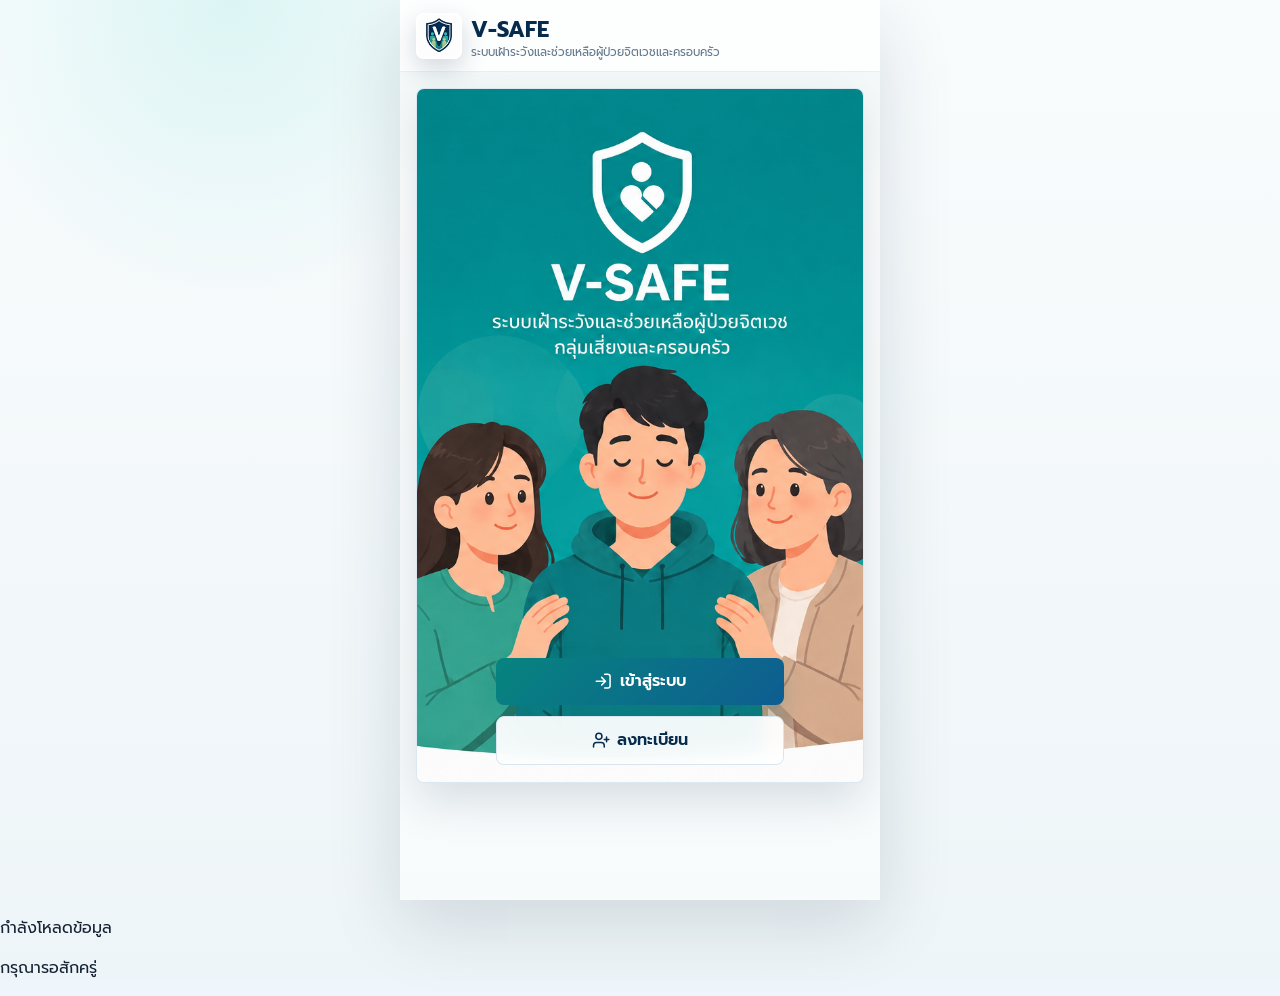
==== commit bba87792: "Update index.html" ====
--- a/index.html
+++ b/index.html
@@ -8,9 +8,11 @@
     <link rel="preconnect" href="https://fonts.googleapis.com" />
     <link rel="preconnect" href="https://fonts.gstatic.com" crossorigin />
     <link href="https://fonts.googleapis.com/css2?family=Prompt:wght@300;400;500;600;700;800;900&display=swap" rel="stylesheet" />
+    <link rel="icon" type="image/png" href="./icon%20app.png" />
+    <link rel="shortcut icon" type="image/png" href="./icon%20app.png" />
     <link rel="manifest" href="./manifest.webmanifest" />
     <link rel="apple-touch-icon" href="./icon%20app.png" />
-    <link rel="stylesheet" href="./styles.css?v=13" />
+    <link rel="stylesheet" href="./styles.css?v=15" />
     <style>
       /* =========================================
          CSS สำหรับจัดการคลังความรู้ 3x3
@@ -493,6 +495,9 @@
                   <option value="">-- เลือกตำบล --</option>
                 </select>
               </label>
+              <label>รหัสไปรษณีย์
+                <input name="zipcode" readonly />
+              </label>
             </div>
             <div id="authCaseManagerPreview" class="muted-box">ระบบจะแสดงข้อมูลโรงพยาบาลในพื้นที่ หลังเลือกอำเภอ</div>
             <div class="wizard-actions">
@@ -746,10 +751,17 @@
         <section id="view-knowledge" class="view">
           <div class="section-title">
             <p class="eyebrow">Caregiver Knowledge</p>
-            <h2>เนื้อหาคลังความรู้</h2>
-          </div>
-          <div id="knowledgeList" class="knowledge-list muted-box">
-             อยู่ระหว่างการพัฒนาเนื้อหาโดยผู้ดูแลระบบ
+            <h2>คลังความรู้สำหรับผู้ดูแล</h2>
+          </div>
+          <!-- Category icon tabs (populated dynamically) -->
+          <div class="knowledge-view-tabs" id="knowledgeViewTabs">
+            <button class="knowledge-view-tab active" data-kcat="ALL">
+              📚<span>ทั้งหมด</span>
+            </button>
+          </div>
+          <!-- Knowledge content area (populated dynamically) -->
+          <div class="km-content-area" id="knowledgeList">
+            <div class="km-user-empty">กำลังโหลดเนื้อหา...</div>
           </div>
         </section>
 
@@ -794,6 +806,6 @@
       </div>
     </dialog>
 
-    <script src="./app.js?v=15"></script>
+    <script src="./app.js?v=21"></script>
   </body>
 </html>
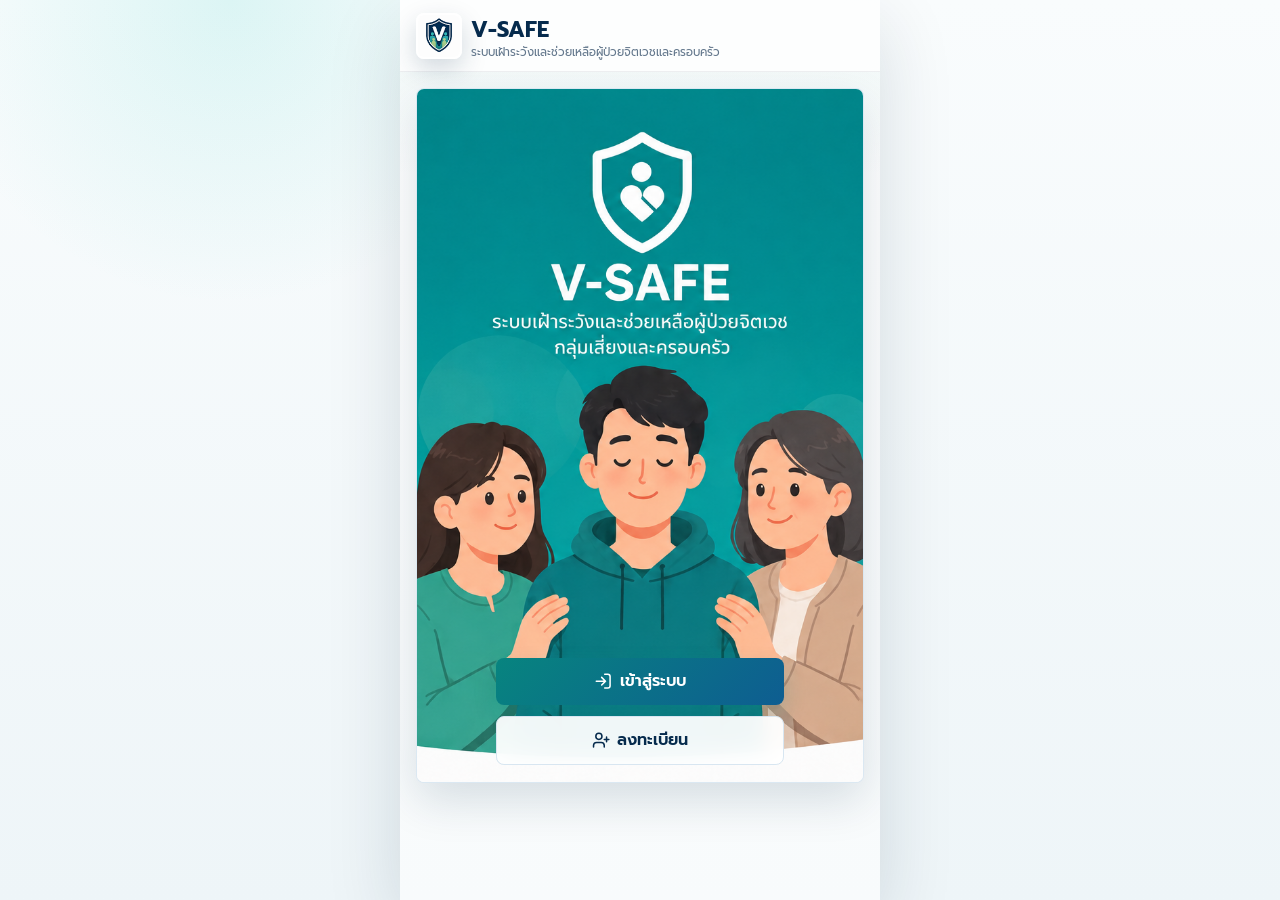
==== commit c4446f12: "Update index.html" ====
--- a/index.html
+++ b/index.html
@@ -12,7 +12,7 @@
     <link rel="shortcut icon" type="image/png" href="./icon%20app.png" />
     <link rel="manifest" href="./manifest.webmanifest" />
     <link rel="apple-touch-icon" href="./icon%20app.png" />
-    <link rel="stylesheet" href="./styles.css?v=15" />
+    <link rel="stylesheet" href="./styles.css?v=18" />
     <style>
       /* =========================================
          CSS สำหรับจัดการคลังความรู้ 3x3
@@ -579,39 +579,39 @@
               คลังความรู้สำหรับผู้ดูแล
             </h3>
             <div class="knowledge-grid" style="padding: 0 1.25rem;">
-              <a href="javascript:void(0)" class="knowledge-icon-btn" onclick="document.querySelector('[data-nav=\'knowledge\']')?.click()">
+              <a href="javascript:void(0)" class="knowledge-icon-btn" onclick="openUserKnowledgeCategory('รู้โรค')">
                 <img src="./1.รู้โรค.png" alt="รู้โรค">
                 <span>รู้โรค</span>
               </a>
-              <a href="javascript:void(0)" class="knowledge-icon-btn" onclick="document.querySelector('[data-nav=\'knowledge\']')?.click()">
+              <a href="javascript:void(0)" class="knowledge-icon-btn" onclick="openUserKnowledgeCategory('อารมณ์ดี')">
                 <img src="./2.อารมณ์ดี.png" alt="อารมณ์ดี">
                 <span>อารมณ์ดี</span>
               </a>
-              <a href="javascript:void(0)" class="knowledge-icon-btn" onclick="document.querySelector('[data-nav=\'knowledge\']')?.click()">
+              <a href="javascript:void(0)" class="knowledge-icon-btn" onclick="openUserKnowledgeCategory('คุยกัน')">
                 <img src="./3.คุยกัน.png" alt="คุยกัน">
                 <span>คุยกัน</span>
               </a>
-              <a href="javascript:void(0)" class="knowledge-icon-btn" onclick="document.querySelector('[data-nav=\'knowledge\']')?.click()">
+              <a href="javascript:void(0)" class="knowledge-icon-btn" onclick="openUserKnowledgeCategory('กิจวัตร')">
                 <img src="./4.กิจวัตร.png" alt="กิจวัตร">
                 <span>กิจวัตร</span>
               </a>
-              <a href="javascript:void(0)" class="knowledge-icon-btn" onclick="document.querySelector('[data-nav=\'knowledge\']')?.click()">
+              <a href="javascript:void(0)" class="knowledge-icon-btn" onclick="openUserKnowledgeCategory('ปลอดยา')">
                 <img src="./5.ปลอดยา.png" alt="ปลอดยา">
                 <span>ปลอดยา</span>
               </a>
-              <a href="javascript:void(0)" class="knowledge-icon-btn" onclick="document.querySelector('[data-nav=\'knowledge\']')?.click()">
+              <a href="javascript:void(0)" class="knowledge-icon-btn" onclick="openUserKnowledgeCategory('ใจสบาย')">
                 <img src="./6.ใจสบาย.png" alt="ใจสบาย">
                 <span>ใจสบาย</span>
               </a>
-              <a href="javascript:void(0)" class="knowledge-icon-btn" onclick="document.querySelector('[data-nav=\'knowledge\']')?.click()">
+              <a href="javascript:void(0)" class="knowledge-icon-btn" onclick="openUserKnowledgeCategory('ตกลงกัน')">
                 <img src="./7.ตกลงกัน.png" alt="ตกลงกัน">
                 <span>ตกลงกัน</span>
               </a>
-              <a href="javascript:void(0)" class="knowledge-icon-btn" onclick="document.querySelector('[data-nav=\'knowledge\']')?.click()">
+              <a href="javascript:void(0)" class="knowledge-icon-btn" onclick="openUserKnowledgeCategory('ปลอดภัย')">
                 <img src="./8.ปลอดภัย.png" alt="ปลอดภัย">
                 <span>ปลอดภัย</span>
               </a>
-              <a href="javascript:void(0)" class="knowledge-icon-btn" onclick="document.querySelector('[data-nav=\'knowledge\']')?.click()">
+              <a href="javascript:void(0)" class="knowledge-icon-btn" onclick="openUserKnowledgeCategory('อยู่ร่วมกัน')">
                 <img src="./9.อยู่ร่วมกัน.png" alt="อยู่ร่วมกัน">
                 <span>อยู่ร่วมกัน</span>
               </a>
@@ -749,9 +749,14 @@
         </section>
 
         <section id="view-knowledge" class="view">
-          <div class="section-title">
-            <p class="eyebrow">Caregiver Knowledge</p>
-            <h2>คลังความรู้สำหรับผู้ดูแล</h2>
+          <div class="section-title" style="display: flex; justify-content: space-between; align-items: center;">
+            <div>
+              <p class="eyebrow">Caregiver Knowledge</p>
+              <h2 style="margin: 0;">คลังความรู้สำหรับผู้ดูแล</h2>
+            </div>
+            <button class="auth-back" onclick="document.querySelector('[data-nav=\'home\']')?.click()" style="cursor: pointer; display: flex; align-items: center; gap: 0.25rem; font-family: inherit;">
+              <span>←</span> กลับหน้าแรก
+            </button>
           </div>
           <!-- Category icon tabs (populated dynamically) -->
           <div class="knowledge-view-tabs" id="knowledgeViewTabs">
@@ -780,11 +785,21 @@
         <button data-nav="assessment"><span><svg><use href="#i-clipboard"></use></svg></span>ประเมิน</button>
         <button data-nav="history"><span><svg><use href="#i-chart"></use></svg></span>ประวัติ</button>
         <button data-nav="help"><span><svg><use href="#i-phone"></use></svg></span>ช่วยเหลือ</button>
+        <button data-nav="knowledge" style="display: none !important;"></button>
       </nav>
     </div>
 
     <dialog id="resultDialog" class="result-dialog">
       <div id="resultContent"></div>
+    </dialog>
+
+    <dialog id="knowledgeDetailDialog" class="result-dialog">
+      <div style="background: white; border-radius: 1.25rem; overflow: hidden; max-width: 100%; box-shadow: 0 20px 25px -5px rgba(0,0,0,0.1), 0 10px 10px -10px rgba(0,0,0,0.04); position: relative;">
+        <button id="btnCloseKmDetail" style="position: absolute; top: 0.75rem; right: 0.75rem; width: 2.2rem; height: 2.2rem; border-radius: 50%; border: none; background: rgba(0,0,0,0.06); color: #475569; font-size: 1.2rem; display: flex; align-items: center; justify-content: center; cursor: pointer; z-index: 10; transition: background 0.2s;">
+          ×
+        </button>
+        <div id="knowledgeDetailContent" style="padding: 1.25rem;"></div>
+      </div>
     </dialog>
 
     <dialog id="dueAssessmentDialog" class="result-dialog">
@@ -806,6 +821,18 @@
       </div>
     </dialog>
 
-    <script src="./app.js?v=21"></script>
+    <!-- Lightbox/Fullscreen Image Viewer -->
+    <div id="kmImageLightbox" class="km-lightbox hidden" role="dialog" aria-hidden="true" aria-label="แสดงรูปภาพขนาดเต็ม">
+      <button class="km-lightbox-close" id="btnLightboxClose" title="ปิด">ปิด</button>
+      <div class="km-lightbox-content">
+        <img id="kmLightboxImage" src="" alt="รูปภาพขนาดเต็ม" />
+      </div>
+      <div class="km-lightbox-controls">
+        <button class="km-lightbox-btn" id="btnLightboxZoomOut">ซูมออก</button>
+        <button class="km-lightbox-btn" id="btnLightboxZoomIn">ซูมเข้า</button>
+      </div>
+    </div>
+
+    <script src="./app.js?v=24"></script>
   </body>
 </html>
--- a/styles.css
+++ b/styles.css
@@ -4043,9 +4043,11 @@
     width: 360px;
     box-shadow: 0 20px 40px rgba(0, 0, 0, 0.4);
     outline: none;
+    position: fixed;
     top: 50%;
-    transform: translateY(-50%);
-    margin: 0 auto;
+    left: 50%;
+    transform: translate(-50%, -50%);
+    margin: 0;
 }
 
 .modern-dialog::backdrop {
@@ -4136,3 +4138,710 @@
   border-radius: 0.5rem;
   margin-bottom: 1rem;
 }
+
+/* =========================================================
+   APP LOADING OVERLAY STYLES
+   ========================================================= */
+.app-loading-overlay {
+  position: fixed;
+  inset: 0;
+  background: rgba(15, 23, 42, 0.7);
+  backdrop-filter: blur(4px);
+  z-index: 99999;
+  display: flex;
+  align-items: center;
+  justify-content: center;
+  opacity: 0;
+  pointer-events: none;
+  transition: opacity 0.3s ease;
+}
+
+.app-loading-overlay.active {
+  opacity: 1;
+  pointer-events: auto;
+}
+
+.app-loading-box {
+  background: #1e293b;
+  color: white;
+  padding: 2rem 2.5rem;
+  border-radius: 1rem;
+  text-align: center;
+  box-shadow: var(--shadow-lg);
+  border: 1px solid rgba(255, 255, 255, 0.1);
+  display: flex;
+  flex-direction: column;
+  align-items: center;
+  gap: 0.75rem;
+  max-width: 90%;
+  width: 320px;
+}
+
+.app-loading-spinner {
+  width: 48px;
+  height: 48px;
+  border: 4px solid rgba(255, 255, 255, 0.1);
+  border-left-color: var(--teal, #07847f);
+  border-radius: 50%;
+  animation: app-spinner-spin 1s linear infinite;
+  margin-bottom: 0.5rem;
+}
+
+.app-loading-message {
+  margin: 0;
+  font-size: 1.15rem;
+  font-weight: 600;
+  color: #f8fafc;
+}
+
+.app-loading-subtext {
+  margin: 0;
+  font-size: 0.85rem;
+  color: #cbd5e1;
+}
+
+@keyframes app-spinner-spin {
+  to {
+    transform: rotate(360deg);
+  }
+}
+
+/* =========================================
+   NEW CLASS FOR "ALL ALERTS" FEED (HIGH CONTRAST LIGHT BG)
+   ========================================= */
+.alert-item-card {
+  display: flex;
+  flex-direction: row;
+  justify-content: space-between;
+  align-items: center;
+  background: #ffffff;
+  border: 1px solid #e2e8f0;
+  border-radius: 0.75rem;
+  padding: 1rem 1.25rem;
+  margin-bottom: 0.75rem;
+  box-shadow: 0 1px 3px rgba(0, 0, 0, 0.05);
+  transition: all 0.2s ease;
+  color: #1e293b;
+}
+
+.alert-item-card.acknowledged {
+  opacity: 0.75;
+  background: #f8fafc;
+}
+
+.alert-item-card:hover {
+  transform: translateY(-2px);
+  box-shadow: 0 4px 6px -1px rgba(0, 0, 0, 0.1), 0 2px 4px -1px rgba(0, 0, 0, 0.06);
+}
+
+/* Borders by Zone */
+.alert-item-card.red {
+  border-left: 6px solid #ef4444;
+  background: rgba(239, 68, 68, 0.02);
+}
+.alert-item-card.red.acknowledged {
+  background: #f8fafc;
+}
+.alert-item-card.yellow {
+  border-left: 6px solid #f59e0b;
+  background: rgba(245, 158, 11, 0.02);
+}
+.alert-item-card.yellow.acknowledged {
+  background: #f8fafc;
+}
+.alert-item-card.green {
+  border-left: 6px solid #10b981;
+  background: rgba(16, 185, 129, 0.02);
+}
+
+.alert-card-main {
+  flex: 1;
+  cursor: pointer;
+  display: flex;
+  flex-direction: column;
+  gap: 0.35rem;
+}
+
+.alert-card-header {
+  display: flex;
+  flex-wrap: wrap;
+  align-items: center;
+  gap: 0.75rem;
+}
+
+.alert-card-header .risk-badge {
+  font-size: 0.75rem;
+  font-weight: 700;
+  padding: 0.25rem 0.5rem;
+  border-radius: 0.375rem;
+  text-transform: uppercase;
+}
+
+.alert-card-header .risk-badge.red {
+  background: #fee2e2;
+  color: #991b1b;
+}
+
+.alert-card-header .risk-badge.yellow {
+  background: #fef3c7;
+  color: #92400e;
+}
+
+.alert-card-header .risk-badge.green {
+  background: #d1fae5;
+  color: #065f46;
+}
+
+.alert-card-header .hn-label {
+  font-size: 0.9rem;
+  color: #475569;
+}
+
+.alert-card-header .hn-label strong {
+  color: #0f172a;
+}
+
+.alert-card-header .score-badge {
+  font-size: 0.9rem;
+  color: #475569;
+}
+
+.alert-card-header .score-badge strong {
+  color: #0f172a;
+}
+
+.alert-card-body {
+  display: flex;
+  flex-wrap: wrap;
+  align-items: center;
+  gap: 1.25rem;
+  font-size: 0.85rem;
+  color: #64748b;
+}
+
+.alert-card-body .area-label {
+  font-weight: 500;
+  color: #334155;
+}
+
+.alert-card-body .date-label {
+  color: #64748b;
+}
+
+.alert-card-actions {
+  display: flex;
+  align-items: center;
+  gap: 0.75rem;
+}
+
+.alert-card-actions .action-btn {
+  font-family: 'Prompt', sans-serif;
+  font-size: 0.85rem;
+  font-weight: 600;
+  padding: 0.5rem 0.85rem;
+  border-radius: 0.5rem;
+  border: none;
+  cursor: pointer;
+  transition: all 0.15s ease;
+  white-space: nowrap;
+}
+
+.alert-card-actions .view-btn {
+  background: #f1f5f9;
+  color: #334155;
+}
+
+.alert-card-actions .view-btn:hover {
+  background: #e2e8f0;
+  color: #0f172a;
+}
+
+.alert-card-actions .primary-btn {
+  background: #0f766e;
+  color: white;
+}
+
+.alert-card-actions .primary-btn:hover {
+  background: #0d6861;
+}
+
+.alert-card-actions .status-badge.acknowledged {
+  color: #16a34a !important;
+  font-weight: 600;
+  padding: 0.4rem 0.75rem !important;
+  background: #dcfce7 !important;
+  border-radius: 0.5rem !important;
+  font-size: 0.85rem !important;
+  display: inline-flex;
+  align-items: center;
+  gap: 0.25rem;
+}
+
+/* Responsive adjustments */
+@media (max-width: 640px) {
+  .alert-item-card {
+    flex-direction: column;
+    align-items: flex-start;
+    gap: 0.75rem;
+  }
+  .alert-card-actions {
+    width: 100%;
+    justify-content: flex-end;
+  }
+}
+
+/* Premium Map Search Bar styles */
+.map-search-bar input {
+  transition: all 0.2s ease-in-out;
+}
+.map-search-bar input:focus {
+  border-color: #0f766e !important;
+  box-shadow: 0 0 0 3px rgba(15, 118, 110, 0.15) !important;
+  outline: none;
+}
+.map-search-bar button {
+  transition: all 0.2s ease-in-out;
+}
+.map-search-bar button:hover {
+  transform: translateY(-1px);
+  box-shadow: 0 4px 6px -1px rgba(0, 0, 0, 0.1), 0 2px 4px -1px rgba(0, 0, 0, 0.06);
+}
+.map-search-bar button:active {
+  transform: translateY(0);
+}
+
+/* =========================================================
+   KNOWLEDGE MANAGEMENT ADMIN STYLES (Admin Panel)
+   ========================================================= */
+
+/* Category Tab Bar */
+.km-tab-bar {
+  display: flex;
+  gap: 0.4rem;
+  flex-wrap: wrap;
+  padding-bottom: 0.75rem;
+  margin-bottom: 0.75rem;
+  border-bottom: 2px solid #e2e8f0;
+}
+.km-tab {
+  padding: 0.4rem 1rem;
+  border-radius: 0.5rem;
+  border: 2px solid transparent;
+  background: #f1f5f9;
+  color: #475569;
+  font-family: 'Prompt', sans-serif;
+  font-size: 0.82rem;
+  font-weight: 600;
+  cursor: pointer;
+  transition: all 0.15s;
+}
+.km-tab:hover { background: #e2e8f0; color: #1e293b; }
+.km-tab.active {
+  background: #0f766e;
+  color: white;
+  border-color: #0f766e;
+}
+
+/* Zone filter buttons (active state via JS) */
+.km-zone-btn.active { opacity: 1; box-shadow: 0 2px 6px rgba(0,0,0,0.18); }
+.km-zone-btn:not(.active) { opacity: 0.6; }
+.km-zone-btn:hover { opacity: 1; transform: translateY(-1px); }
+
+/* Knowledge Content Grid */
+.km-content-grid {
+  display: grid;
+  grid-template-columns: repeat(auto-fill, minmax(280px, 1fr));
+  gap: 1.25rem;
+  margin-bottom: 1.5rem;
+}
+
+/* Knowledge Content Card */
+.km-card {
+  background: white;
+  border-radius: 1rem;
+  border: 1.5px solid #e2e8f0;
+  overflow: hidden;
+  box-shadow: 0 2px 8px rgba(6, 43, 77, 0.06);
+  transition: box-shadow 0.2s, transform 0.2s;
+  display: flex;
+  flex-direction: column;
+}
+.km-card:hover {
+  box-shadow: 0 8px 24px rgba(6, 43, 77, 0.12);
+  transform: translateY(-2px);
+}
+
+/* Zone color accent strip */
+.km-card-accent {
+  height: 4px;
+  width: 100%;
+}
+.km-card-accent.ALL  { background: linear-gradient(90deg, #0f766e, #0284c7); }
+.km-card-accent.GREEN  { background: #16a34a; }
+.km-card-accent.YELLOW { background: #ca8a04; }
+.km-card-accent.RED    { background: #dc2626; }
+.km-card-accent.YELLOW\,RED { background: linear-gradient(90deg, #ca8a04, #dc2626); }
+
+/* Media thumbnail inside card */
+.km-card-thumb {
+  width: 100%;
+  aspect-ratio: 16 / 9;
+  object-fit: cover;
+  background: #f1f5f9;
+  display: flex;
+  align-items: center;
+  justify-content: center;
+  font-size: 2.5rem;
+  color: #94a3b8;
+}
+.km-card-thumb img,
+.km-card-thumb video { width: 100%; height: 100%; object-fit: cover; }
+.km-card-thumb iframe { width: 100%; height: 100%; border: 0; }
+
+/* Card body */
+.km-card-body {
+  padding: 1rem;
+  flex: 1;
+  display: flex;
+  flex-direction: column;
+  gap: 0.4rem;
+}
+.km-card-category {
+  font-size: 0.72rem;
+  font-weight: 700;
+  color: #0f766e;
+  text-transform: uppercase;
+  letter-spacing: 0.03em;
+}
+.km-card-title {
+  font-size: 0.95rem;
+  font-weight: 700;
+  color: #1e293b;
+  margin: 0;
+  line-height: 1.4;
+}
+.km-card-desc {
+  font-size: 0.82rem;
+  color: #64748b;
+  margin: 0;
+  line-height: 1.5;
+  flex: 1;
+  overflow: hidden;
+  display: -webkit-box;
+  -webkit-line-clamp: 2;
+  -webkit-box-orient: vertical;
+}
+
+/* Zone badge on card */
+.km-zone-badge {
+  display: inline-flex;
+  align-items: center;
+  gap: 0.25rem;
+  padding: 0.15rem 0.55rem;
+  border-radius: 9999px;
+  font-size: 0.7rem;
+  font-weight: 700;
+  margin-top: 0.25rem;
+  width: fit-content;
+}
+.km-zone-badge.GREEN  { background: #dcfce7; color: #15803d; }
+.km-zone-badge.YELLOW { background: #fef9c3; color: #a16207; }
+.km-zone-badge.RED    { background: #fee2e2; color: #b91c1c; }
+.km-zone-badge.ALL    { background: #e2e8f0; color: #475569; }
+
+/* Draft status badge */
+.km-status-badge {
+  display: inline-block;
+  padding: 0.1rem 0.5rem;
+  border-radius: 9999px;
+  font-size: 0.68rem;
+  font-weight: 700;
+}
+.km-status-badge.published { background: #d1fae5; color: #065f46; }
+.km-status-badge.draft     { background: #fef3c7; color: #92400e; }
+
+/* Card footer actions */
+.km-card-footer {
+  display: flex;
+  justify-content: flex-end;
+  gap: 0.5rem;
+  padding: 0.6rem 1rem;
+  border-top: 1px solid #f1f5f9;
+  background: #fafcff;
+}
+.km-card-footer button {
+  padding: 0.3rem 0.75rem;
+  border-radius: 0.4rem;
+  font-family: 'Prompt', sans-serif;
+  font-size: 0.78rem;
+  font-weight: 600;
+  cursor: pointer;
+  border: none;
+  transition: all 0.15s;
+}
+.km-btn-edit  { background: #e0f2fe; color: #0369a1; }
+.km-btn-edit:hover  { background: #bae6fd; }
+.km-btn-delete { background: #fee2e2; color: #b91c1c; }
+.km-btn-delete:hover { background: #fecaca; }
+
+/* Empty state */
+.km-empty-state {
+  grid-column: 1 / -1;
+  text-align: center;
+  padding: 3rem 1rem;
+  color: #94a3b8;
+  font-size: 0.95rem;
+}
+
+/* Media section inside form */
+.km-media-section {
+  border: 1.5px dashed #cbd5e1;
+  border-radius: 0.75rem;
+  padding: 1rem;
+  background: #f8fafc;
+  margin-bottom: 0.5rem;
+}
+.km-media-section label { margin-bottom: 0; }
+
+/* Preview boxes */
+.km-preview-box {
+  margin-top: 0.75rem;
+  border-radius: 0.5rem;
+  overflow: hidden;
+  border: 1px solid #e2e8f0;
+  max-height: 200px;
+}
+.km-preview-box img, .km-preview-box video {
+  width: 100%;
+  max-height: 200px;
+  object-fit: contain;
+  display: block;
+}
+
+/* =========================================================
+   KNOWLEDGE VIEW STYLES (User Frontend - index.html)
+   ========================================================= */
+.knowledge-view-tabs {
+  display: flex;
+  gap: 0.5rem;
+  overflow-x: auto;
+  padding: 0 1.25rem 0.75rem;
+  -webkit-overflow-scrolling: touch;
+  scrollbar-width: none;
+}
+.knowledge-view-tabs::-webkit-scrollbar { display: none; }
+
+.knowledge-view-tab {
+  display: flex;
+  flex-direction: column;
+  align-items: center;
+  gap: 0.25rem;
+  padding: 0.5rem 0.75rem;
+  border-radius: 0.75rem;
+  border: 2px solid #e2e8f0;
+  background: white;
+  cursor: pointer;
+  white-space: nowrap;
+  min-width: 5rem;
+  font-family: 'Prompt', sans-serif;
+  font-size: 0.78rem;
+  font-weight: 600;
+  color: #475569;
+  transition: all 0.15s;
+}
+.knowledge-view-tab img {
+  width: 2.4rem;
+  height: 2.4rem;
+  object-fit: cover;
+  border-radius: 50%;
+  margin: 0 auto;
+}
+.knowledge-view-tab.active {
+  background: #0f766e;
+  border-color: #0f766e;
+  color: white;
+  box-shadow: 0 4px 12px rgba(15, 118, 110, 0.25);
+}
+
+/* Knowledge Content Area */
+.km-content-area {
+  padding: 0 1.25rem;
+}
+.km-content-item {
+  background: white;
+  border-radius: 1rem;
+  overflow: hidden;
+  border: 1px solid #e2e8f0;
+  margin-bottom: 1rem;
+  box-shadow: 0 2px 8px rgba(6, 43, 77, 0.06);
+  animation: km-fadeIn 0.3s ease;
+}
+@keyframes km-fadeIn {
+  from { opacity: 0; transform: translateY(8px); }
+  to   { opacity: 1; transform: translateY(0); }
+}
+.km-content-item-media {
+  width: 100%;
+  background: #f1f5f9;
+}
+.km-content-item-media img {
+  width: 100%;
+  max-height: 220px;
+  object-fit: cover;
+  display: block;
+}
+.km-content-item-media video, 
+.km-content-item-media iframe {
+  width: 100%;
+  aspect-ratio: 16 / 9;
+  display: block;
+  border: 0;
+}
+.km-content-item-body {
+  padding: 1rem 1.25rem;
+}
+.km-content-item-title {
+  font-size: 1rem;
+  font-weight: 700;
+  color: #1e293b;
+  margin: 0 0 0.5rem;
+}
+.km-content-item-desc {
+  font-size: 0.85rem;
+  color: #64748b;
+  margin: 0 0 0.5rem;
+  line-height: 1.6;
+}
+.km-content-item-rich {
+  font-size: 0.88rem;
+  color: #334155;
+  line-height: 1.7;
+}
+.km-content-item-rich ul, 
+.km-content-item-rich ol {
+  padding-left: 1.5rem;
+  margin: 0.5rem 0;
+}
+.km-content-item-rich li { margin-bottom: 0.25rem; }
+.km-content-item-rich b, 
+.km-content-item-rich strong { color: #0f172a; }
+
+/* Empty / Loading state for user view */
+.km-user-empty {
+  text-align: center;
+  padding: 2.5rem 1rem;
+  color: #94a3b8;
+  font-size: 0.9rem;
+}
+
+/* =========================================================
+   SIDEBAR FOOTER — User Info + Logout Button
+   ========================================================= */
+
+.admin-sidebar {
+  display: flex;
+  flex-direction: column;
+}
+
+.side-nav {
+  flex: 1; /* push footer to bottom */
+}
+
+.sidebar-footer {
+  display: flex;
+  flex-direction: column;
+  gap: 0.6rem;
+  padding: 1rem 1rem 1.25rem;
+  border-top: 1px solid rgba(255,255,255,0.08);
+  margin-top: auto;
+}
+
+/* User info row */
+.sidebar-user-info {
+  display: flex;
+  align-items: center;
+  gap: 0.65rem;
+  padding: 0.5rem 0;
+}
+
+.sidebar-avatar {
+  width: 2.2rem;
+  height: 2.2rem;
+  border-radius: 50%;
+  background: linear-gradient(135deg, #0ea5e9, #0f766e);
+  color: white;
+  font-family: 'Prompt', sans-serif;
+  font-size: 0.95rem;
+  font-weight: 700;
+  display: flex;
+  align-items: center;
+  justify-content: center;
+  flex-shrink: 0;
+}
+
+.sidebar-username {
+  font-family: 'Prompt', sans-serif;
+  font-size: 0.82rem;
+  font-weight: 700;
+  color: #f1f5f9;
+  margin: 0;
+  line-height: 1.3;
+}
+
+.sidebar-role {
+  font-family: 'Prompt', sans-serif;
+  font-size: 0.7rem;
+  color: #94a3b8;
+  margin: 0;
+}
+
+/* Logout button */
+.logout-btn {
+  display: flex;
+  align-items: center;
+  gap: 0.6rem;
+  width: 100%;
+  padding: 0.6rem 0.9rem;
+  border-radius: 0.65rem;
+  border: 1.5px solid rgba(239, 68, 68, 0.35);
+  background: rgba(239, 68, 68, 0.1);
+  color: #fca5a5;
+  font-family: 'Prompt', sans-serif;
+  font-size: 0.82rem;
+  font-weight: 700;
+  cursor: pointer;
+  transition: all 0.18s ease;
+  text-align: left;
+}
+.logout-btn svg {
+  width: 1rem;
+  height: 1rem;
+  flex-shrink: 0;
+  stroke: #fca5a5;
+}
+.logout-btn:hover {
+  background: rgba(239, 68, 68, 0.22);
+  border-color: rgba(239, 68, 68, 0.6);
+  color: #fff;
+  transform: translateX(2px);
+}
+.logout-btn:hover svg { stroke: #fff; }
+.logout-btn:active { transform: translateX(0); }
+
+/* Hide text labels in collapsed sidebar */
+.sidebar-collapsed .sidebar-footer .sidebar-username,
+.sidebar-collapsed .sidebar-footer .sidebar-role,
+.sidebar-collapsed .sidebar-footer .ghost-link,
+.sidebar-collapsed .logout-btn span {
+  display: none;
+}
+.sidebar-collapsed .logout-btn {
+  justify-content: center;
+  padding: 0.6rem;
+}
+.sidebar-collapsed .sidebar-user-info {
+  justify-content: center;
+}
+.sidebar-collapsed .sidebar-avatar {
+  margin: 0;
+}
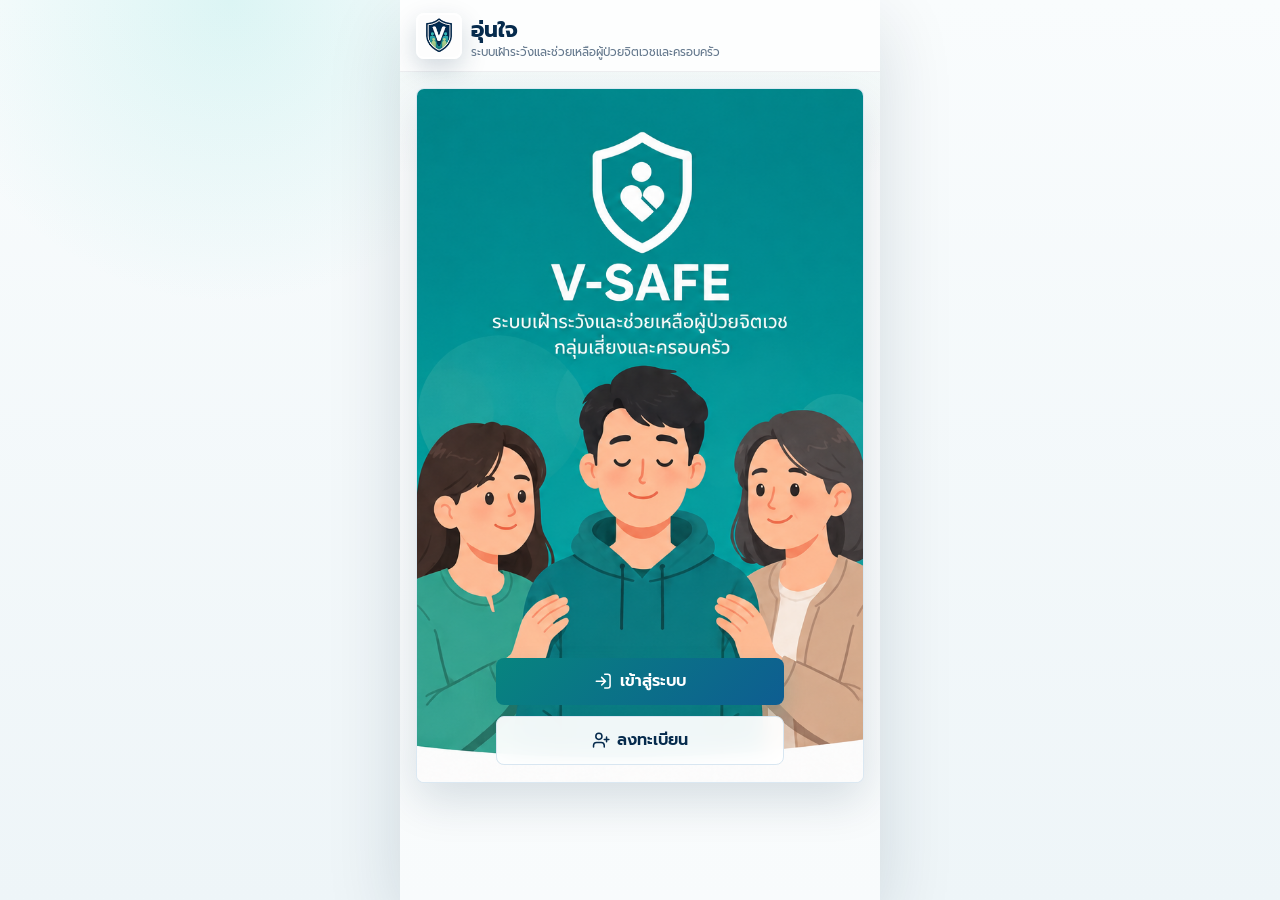
==== commit 959a7cb9: "Update index.html" ====
--- a/index.html
+++ b/index.html
@@ -4,7 +4,7 @@
     <meta charset="utf-8" />
     <meta name="viewport" content="width=device-width, initial-scale=1, viewport-fit=cover" />
     <meta name="theme-color" content="#06345c" />
-    <title>V-SAFE| FAMILY APP</title>
+    <title>อุ่นใจ | FAMILY APP</title>
     <link rel="preconnect" href="https://fonts.googleapis.com" />
     <link rel="preconnect" href="https://fonts.gstatic.com" crossorigin />
     <link href="https://fonts.googleapis.com/css2?family=Prompt:wght@300;400;500;600;700;800;900&display=swap" rel="stylesheet" />
@@ -228,7 +228,7 @@
         <div class="brand-lockup">
           <img src="./icon%20app.png" alt="อุ่นใจ" class="brand-mark" style="border-radius: 0.5rem;" />
           <div style="display: flex; flex-direction: column; justify-content: center; overflow: hidden;">
-            <h1 style="line-height: 1.4; padding-top: 0.2rem; margin: 0; font-size: 1.35rem; color: var(--navy);">V-SAFE</h1>
+            <h1 style="line-height: 1.4; padding-top: 0.2rem; margin: 0; font-size: 1.35rem; color: var(--navy);">อุ่นใจ</h1>
             <p style="white-space: normal; line-height: 1.3; font-size: 0.72rem; color: var(--muted); margin: 0; padding-right: 0.5rem;">ระบบเฝ้าระวังและช่วยเหลือผู้ป่วยจิตเวชและครอบครัว</p>
           </div>
         </div>
@@ -240,7 +240,7 @@
 
       <section id="authGate" class="auth-gate">
         <div class="cover-card">
-          <img src="./VSAFE.png" alt="V-SAFEร่วมดูแลอย่างปลอดภัย" />
+          <img src="./VSAFE.png" alt="อุ่นใจร่วมดูแลอย่างปลอดภัย" />
           <div class="cover-actions">
             <button class="primary-btn wide" data-auth-mode="login" type="button"><svg class="btn-icon"><use href="#i-login"></use></svg>เข้าสู่ระบบ</button>
             <button class="secondary-btn wide" data-auth-mode="register" type="button"><svg class="btn-icon"><use href="#i-user-plus"></use></svg>ลงทะเบียน</button>
@@ -321,12 +321,12 @@
                   <li>การดูแลรักษาและติดตามผู้ป่วย</li>
                   <li>การประสานงานระหว่างครอบครัว ชุมชน และทีมสุขภาพจิต</li>
                   <li>การพัฒนาคุณภาพระบบบริการสุขภาพจิต</li>
-                  <li>การประเมินประสิทธิภาพของระบบ V-SAFE</li>
+                  <li>การประเมินประสิทธิภาพของระบบอุ่นใจ</li>
                 </ul>
                 <p>โดยจะไม่เปิดเผยข้อมูลแก่บุคคลภายนอกที่ไม่เกี่ยวข้อง เว้นแต่ได้รับความยินยอมจากเจ้าของข้อมูล หรือเป็นไปตามที่กฎหมายกำหนด</p>
             
                 <h4>4. การคุ้มครองข้อมูลส่วนบุคคล</h4>
-                <p>ระบบ V-SAFE ให้ความสำคัญต่อการคุ้มครองข้อมูลส่วนบุคคลตามพระราชบัญญัติคุ้มครองข้อมูลส่วนบุคคล พ.ศ. 2562 (PDPA)<br>ข้อมูลของท่านจะถูกจัดเก็บอย่างปลอดภัย และจำกัดสิทธิ์การเข้าถึงเฉพาะบุคลากรที่เกี่ยวข้องกับการดูแลผู้ป่วยตามความจำเป็นเท่านั้น</p>
+                <p>ระบบอุ่นใจ ให้ความสำคัญต่อการคุ้มครองข้อมูลส่วนบุคคลตามพระราชบัญญัติคุ้มครองข้อมูลส่วนบุคคล พ.ศ. 2562 (PDPA)<br>ข้อมูลของท่านจะถูกจัดเก็บอย่างปลอดภัย และจำกัดสิทธิ์การเข้าถึงเฉพาะบุคลากรที่เกี่ยวข้องกับการดูแลผู้ป่วยตามความจำเป็นเท่านั้น</p>
             
                 <h4>5. สิทธิของผู้ใช้งาน</h4>
                 <p>ท่านมีสิทธิ</p>
@@ -335,14 +335,14 @@
                   <li>ขอแก้ไขข้อมูลที่ไม่ถูกต้อง</li>
                   <li>ถอนความยินยอมในการใช้งานระบบได้ทุกเมื่อ</li>
                 </ul>
-                <p>ทั้งนี้ การถอนความยินยอมอาจส่งผลให้ไม่สามารถใช้งานระบบ V-SAFE ได้ต่อไป</p>
+                <p>ทั้งนี้ การถอนความยินยอมอาจส่งผลให้ไม่สามารถใช้งานระบบอุ่นใจ ได้ต่อไป</p>
             
                 <h4>6. ข้อจำกัดของระบบ</h4>
-                <p>V-SAFE Application เป็นเครื่องมือสนับสนุนการให้ความรู้ การพัฒนาทักษะผู้ดูแล การเฝ้าระวังความเสี่ยง และการเชื่อมโยงความช่วยเหลือด้านสุขภาพจิต<br>ระบบนี้ไม่ใช่เครื่องมือวินิจฉัยโรค และไม่สามารถทดแทนการประเมิน การวินิจฉัย หรือการตัดสินใจทางการแพทย์โดยบุคลากรสุขภาพได้<br><strong>หากผู้ป่วยมีความเสี่ยงทำร้ายตนเอง ผู้อื่น หรือเกิดภาวะฉุกเฉิน ควรรีบติดต่อหน่วยบริการสุขภาพหรือหน่วยงานฉุกเฉินโดยทันที</strong></p>
+                <p>อุ่นใจ Application เป็นเครื่องมือสนับสนุนการให้ความรู้ การพัฒนาทักษะผู้ดูแล การเฝ้าระวังความเสี่ยง และการเชื่อมโยงความช่วยเหลือด้านสุขภาพจิต<br>ระบบนี้ไม่ใช่เครื่องมือวินิจฉัยโรค และไม่สามารถทดแทนการประเมิน การวินิจฉัย หรือการตัดสินใจทางการแพทย์โดยบุคลากรสุขภาพได้<br><strong>หากผู้ป่วยมีความเสี่ยงทำร้ายตนเอง ผู้อื่น หรือเกิดภาวะฉุกเฉิน ควรรีบติดต่อหน่วยบริการสุขภาพหรือหน่วยงานฉุกเฉินโดยทันที</strong></p>
                 <hr style="border: 0; border-top: 1px solid #cbd5e1; margin: 1.5rem 0;"><div class="consent-checkbox-group">
                 <label class="custom-check-label">
                     <input type="checkbox" id="consentCheck1" class="consent-input">
-                    <span>ข้าพเจ้าได้อ่านและเข้าใจรายละเอียดการใช้งาน V-SAFE Application รวมถึงการเก็บ ใช้ และคุ้มครองข้อมูลส่วนบุคคลแล้ว</span>
+                    <span>ข้าพเจ้าได้อ่านและเข้าใจรายละเอียดการใช้งานอุ่นใจ Application รวมถึงการเก็บ ใช้ และคุ้มครองข้อมูลส่วนบุคคลแล้ว</span>
                 </label>
                 <label class="custom-check-label">
                     <input type="checkbox" id="consentCheck2" class="consent-input">
@@ -353,11 +353,11 @@
             <div class="consent-radio-group" style="margin-top: 1.5rem;">
                 <label class="custom-radio-label agree">
                     <input type="radio" name="consentRadio" value="agree" id="consentRadioAgree" class="consent-input">
-                    <span>ยินยอมเข้าร่วมใช้งาน V-SAFE Application</span>
+                    <span>ยินยอมเข้าร่วมใช้งานอุ่นใจ Application</span>
                 </label>
                 <label class="custom-radio-label disagree" style="margin-top: 0.5rem;">
                     <input type="radio" name="consentRadio" value="disagree" id="consentRadioDisagree" class="consent-input">
-                    <span>ไม่ยินยอมเข้าร่วมใช้งาน V-SAFE Application</span>
+                    <span>ไม่ยินยอมเข้าร่วมใช้งานอุ่นใจ Application</span>
                 </label>
             </div>
             </div>
@@ -447,26 +447,20 @@
             <button type="button" class="secondary-btn" id="authLookupPatient"><svg class="btn-icon"><use href="#i-shield"></use></svg>ตรวจสอบรหัสผู้ป่วย</button>
             <div id="authPatientPreview" class="lookup-preview muted-box">กรอกรหัสผู้ป่วยเพื่อดึงข้อมูลมาตรวจสอบ</div>
             <div id="authPatientEdit" class="patient-edit-grid hidden">
-              <label>HN
-                <input name="reviewHn" readonly />
-              </label>
-              <label>คำนำหน้า
-                <input name="reviewPrefix" />
-              </label>
-              <label>ชื่อ-สกุล
-                <input name="reviewFullName" />
-              </label>
+              <input type="hidden" name="reviewHn" />
+              <input type="hidden" name="reviewPrefix" />
+              <input type="hidden" name="reviewFullName" />
               <label>เพศ
-                <select name="reviewGender">
+                <select name="reviewGender" disabled>
                   <option>ชาย</option>
                   <option>หญิง</option>
                 </select>
               </label>
               <label>การวินิจฉัย
-                <input name="reviewDx" />
+                <input name="reviewDx" readonly />
               </label>
               <label>วันที่จำหน่าย
-                <input name="reviewDischargeDate" type="date" />
+                <input name="reviewDischargeDate" type="date" readonly />
               </label>
             </div>
             <div id="authPatientChips" class="patient-mini-list"></div>
@@ -520,7 +514,7 @@
 
             <div style="position: relative; z-index: 2; margin-bottom: 1.25rem;">
               <h2 style="font-size: 1.75rem; font-weight: 700; margin: 0; line-height: 1.4; color: white; text-shadow: 0 2px 8px rgba(0,0,0,0.3); letter-spacing: 0.2px;">
-                รู้ไว ช่วยทัน<br>อุ่นใจทั้งครอบครัว
+                ดูแลได้ ปลอดภัย<br>ไม่ลำพัง
               </h2>
             </div>
 
--- a/styles.css
+++ b/styles.css
@@ -4734,6 +4734,84 @@
   font-size: 0.9rem;
 }
 
+/* Simplified Caregiver Knowledge Preview Card Styles */
+.km-content-item-preview {
+  display: flex;
+  gap: 1rem;
+  background: white;
+  border-radius: 1rem;
+  overflow: hidden;
+  border: 1px solid #e2e8f0;
+  margin-bottom: 1rem;
+  padding: 0.85rem;
+  box-shadow: 0 2px 8px rgba(6, 43, 77, 0.04);
+  cursor: pointer;
+  transition: transform 0.2s, box-shadow 0.2s;
+  align-items: center;
+}
+.km-content-item-preview:hover,
+.km-content-item-preview:active {
+  transform: translateY(-2px);
+  box-shadow: 0 4px 16px rgba(15, 118, 110, 0.12);
+  border-color: #0f766e;
+}
+.km-item-thumb {
+  width: 5rem;
+  height: 5rem;
+  border-radius: 0.75rem;
+  overflow: hidden;
+  display: flex;
+  align-items: center;
+  justify-content: center;
+  flex-shrink: 0;
+  background: #f1f5f9;
+}
+.km-item-thumb img {
+  width: 100%;
+  height: 100%;
+  object-fit: cover;
+}
+.km-item-thumb.video-placeholder {
+  background: #fee2e2;
+  color: #ef4444;
+  font-size: 1.25rem;
+}
+.km-item-thumb.video-placeholder .play-icon {
+  font-size: 1.5rem;
+  color: #ef4444;
+  display: block;
+}
+.km-item-thumb.default-placeholder {
+  background: #e6faf6;
+  color: #0f766e;
+  font-size: 1.5rem;
+}
+.km-item-preview-body {
+  flex-grow: 1;
+  min-width: 0;
+}
+.km-item-preview-title {
+  font-size: 0.95rem;
+  font-weight: 700;
+  color: #1e293b;
+  margin: 0 0 0.25rem;
+  line-height: 1.3;
+  word-wrap: break-word;
+}
+.km-item-short-desc {
+  font-size: 0.78rem;
+  color: #64748b;
+  margin: 0 0 0.35rem;
+  line-height: 1.4;
+  word-wrap: break-word;
+}
+.km-read-more {
+  font-size: 0.78rem;
+  font-weight: 700;
+  color: #0f766e;
+  display: inline-block;
+}
+
 /* =========================================================
    SIDEBAR FOOTER — User Info + Logout Button
    ========================================================= */
@@ -4845,3 +4923,97 @@
 .sidebar-collapsed .sidebar-avatar {
   margin: 0;
 }
+
+/* =========================================================
+   LIGHTBOX / FULLSCREEN IMAGE VIEWER
+   ========================================================= */
+.km-lightbox {
+  position: fixed;
+  inset: 0;
+  background: rgba(15, 23, 42, 0.95);
+  z-index: 9999;
+  display: flex;
+  flex-direction: column;
+  align-items: center;
+  justify-content: center;
+  opacity: 0;
+  pointer-events: none;
+  transition: opacity 0.2s ease;
+}
+.km-lightbox.active {
+  opacity: 1;
+  pointer-events: auto;
+}
+.km-lightbox.hidden {
+  display: none !important;
+}
+.km-lightbox-close {
+  position: absolute;
+  top: 1.5rem;
+  right: 1.5rem;
+  background: #ef4444;
+  color: white;
+  border: none;
+  padding: 0.65rem 1.4rem;
+  border-radius: 999px;
+  font-size: 1rem;
+  font-weight: 700;
+  cursor: pointer;
+  box-shadow: 0 4px 14px rgba(239, 68, 68, 0.35);
+  font-family: 'Prompt', sans-serif;
+  z-index: 10001;
+  transition: transform 0.15s, background 0.15s;
+}
+.km-lightbox-close:hover {
+  background: #dc2626;
+  transform: scale(1.05);
+}
+.km-lightbox-close:active {
+  transform: scale(0.95);
+}
+.km-lightbox-content {
+  flex: 1;
+  width: 100%;
+  display: flex;
+  align-items: center;
+  justify-content: center;
+  overflow: hidden;
+  position: relative;
+  touch-action: none;
+}
+.km-lightbox-content img {
+  max-width: 92%;
+  max-height: 75vh;
+  object-fit: contain;
+  transition: transform 0.2s cubic-bezier(0.16, 1, 0.3, 1);
+  user-select: none;
+  -webkit-user-drag: none;
+  border-radius: 0.5rem;
+  box-shadow: 0 10px 25px rgba(0, 0, 0, 0.5);
+}
+.km-lightbox-controls {
+  padding: 1.5rem;
+  display: flex;
+  gap: 1rem;
+  z-index: 10001;
+}
+.km-lightbox-btn {
+  background: rgba(255, 255, 255, 0.12);
+  color: white;
+  border: 1px solid rgba(255, 255, 255, 0.25);
+  padding: 0.75rem 1.75rem;
+  border-radius: 999px;
+  font-size: 0.95rem;
+  font-weight: 600;
+  cursor: pointer;
+  font-family: 'Prompt', sans-serif;
+  transition: background 0.2s, border-color 0.2s, transform 0.15s;
+}
+.km-lightbox-btn:hover {
+  background: rgba(255, 255, 255, 0.22);
+  border-color: rgba(255, 255, 255, 0.45);
+  transform: translateY(-1px);
+}
+.km-lightbox-btn:active {
+  transform: translateY(0);
+}
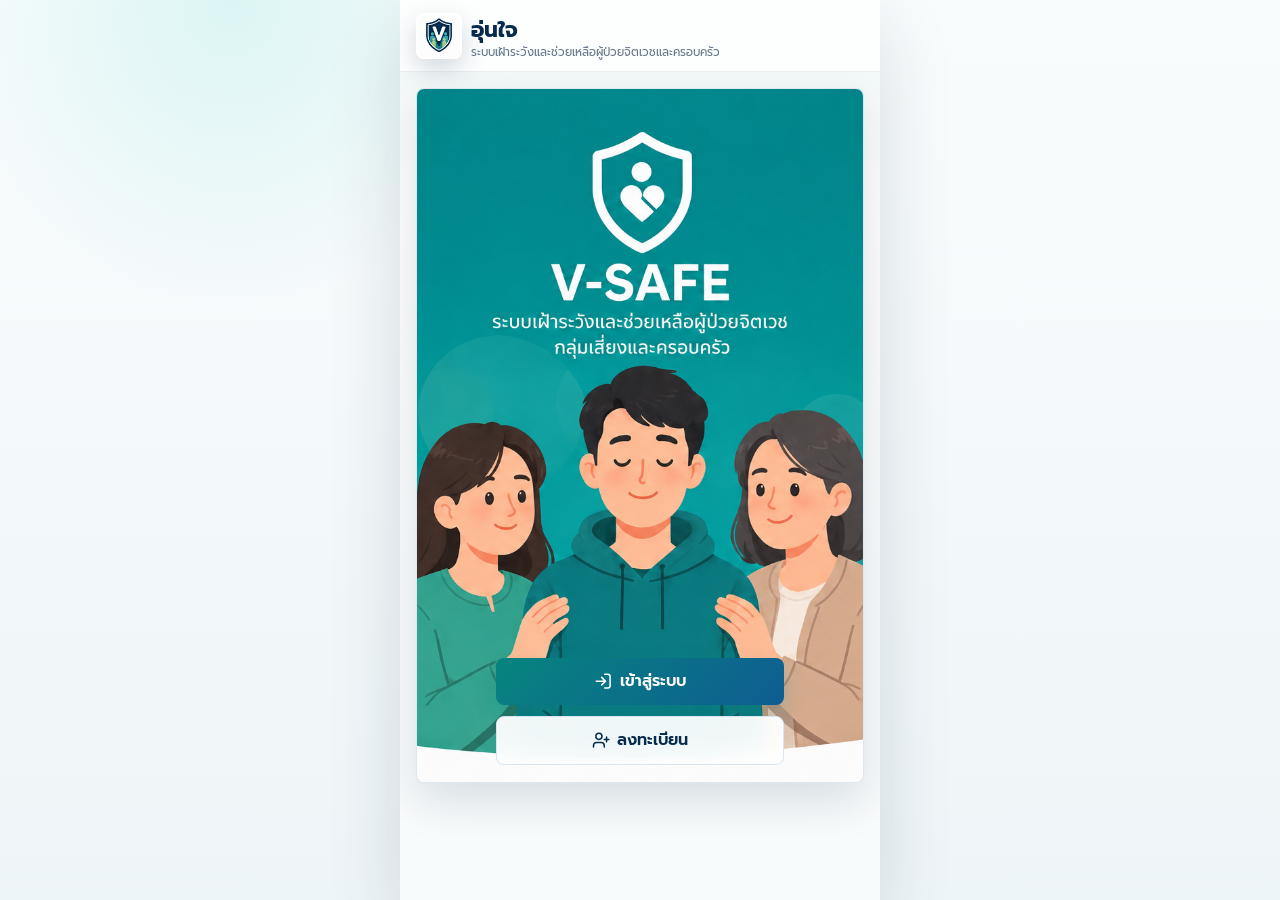
==== commit 6eec6950: "Update index.html" ====
--- a/index.html
+++ b/index.html
@@ -827,6 +827,6 @@
       </div>
     </div>
 
-    <script src="./app.js?v=24"></script>
+    <script src="./app.js?v=25"></script>
   </body>
 </html>
--- a/styles.css
+++ b/styles.css
@@ -4756,6 +4756,7 @@
   border-color: #0f766e;
 }
 .km-item-thumb {
+  position: relative;
   width: 5rem;
   height: 5rem;
   border-radius: 0.75rem;
@@ -4765,6 +4766,22 @@
   justify-content: center;
   flex-shrink: 0;
   background: #f1f5f9;
+}
+.km-item-thumb .play-icon-overlay {
+  position: absolute;
+  background: rgba(0, 0, 0, 0.5);
+  color: white;
+  width: 2rem;
+  height: 2rem;
+  border-radius: 50%;
+  display: flex;
+  align-items: center;
+  justify-content: center;
+  font-size: 0.9rem;
+  pointer-events: none;
+  border: 1.5px solid white;
+  box-shadow: 0 2px 4px rgba(0,0,0,0.3);
+  text-indent: 1px;
 }
 .km-item-thumb img {
   width: 100%;
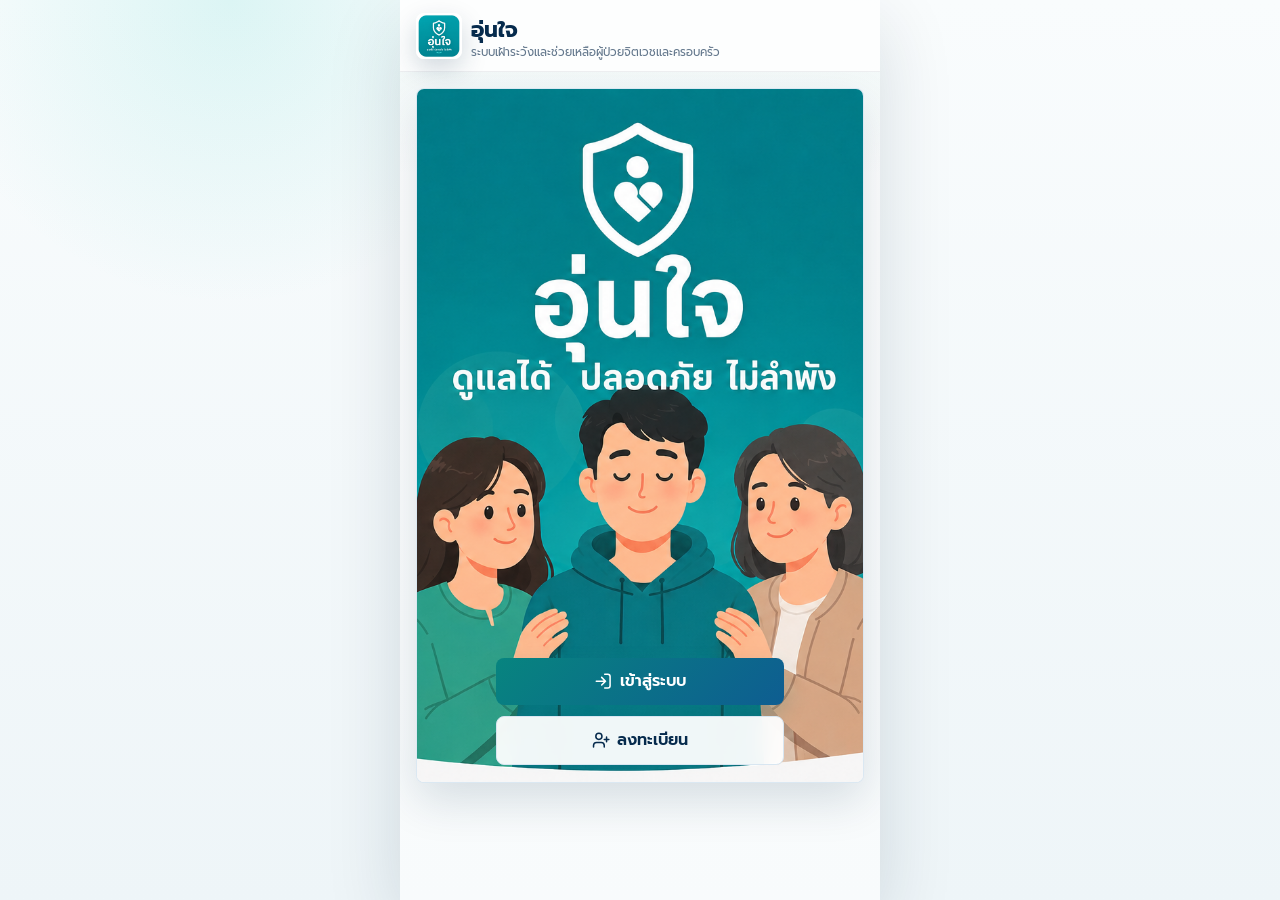
==== commit b14e265c: "Update index.html" ====
--- a/index.html
+++ b/index.html
@@ -792,7 +792,7 @@
         <button id="btnCloseKmDetail" style="position: absolute; top: 0.75rem; right: 0.75rem; width: 2.2rem; height: 2.2rem; border-radius: 50%; border: none; background: rgba(0,0,0,0.06); color: #475569; font-size: 1.2rem; display: flex; align-items: center; justify-content: center; cursor: pointer; z-index: 10; transition: background 0.2s;">
           ×
         </button>
-        <div id="knowledgeDetailContent" style="padding: 1.25rem;"></div>
+        <div id="knowledgeDetailContent"></div>
       </div>
     </dialog>
 
